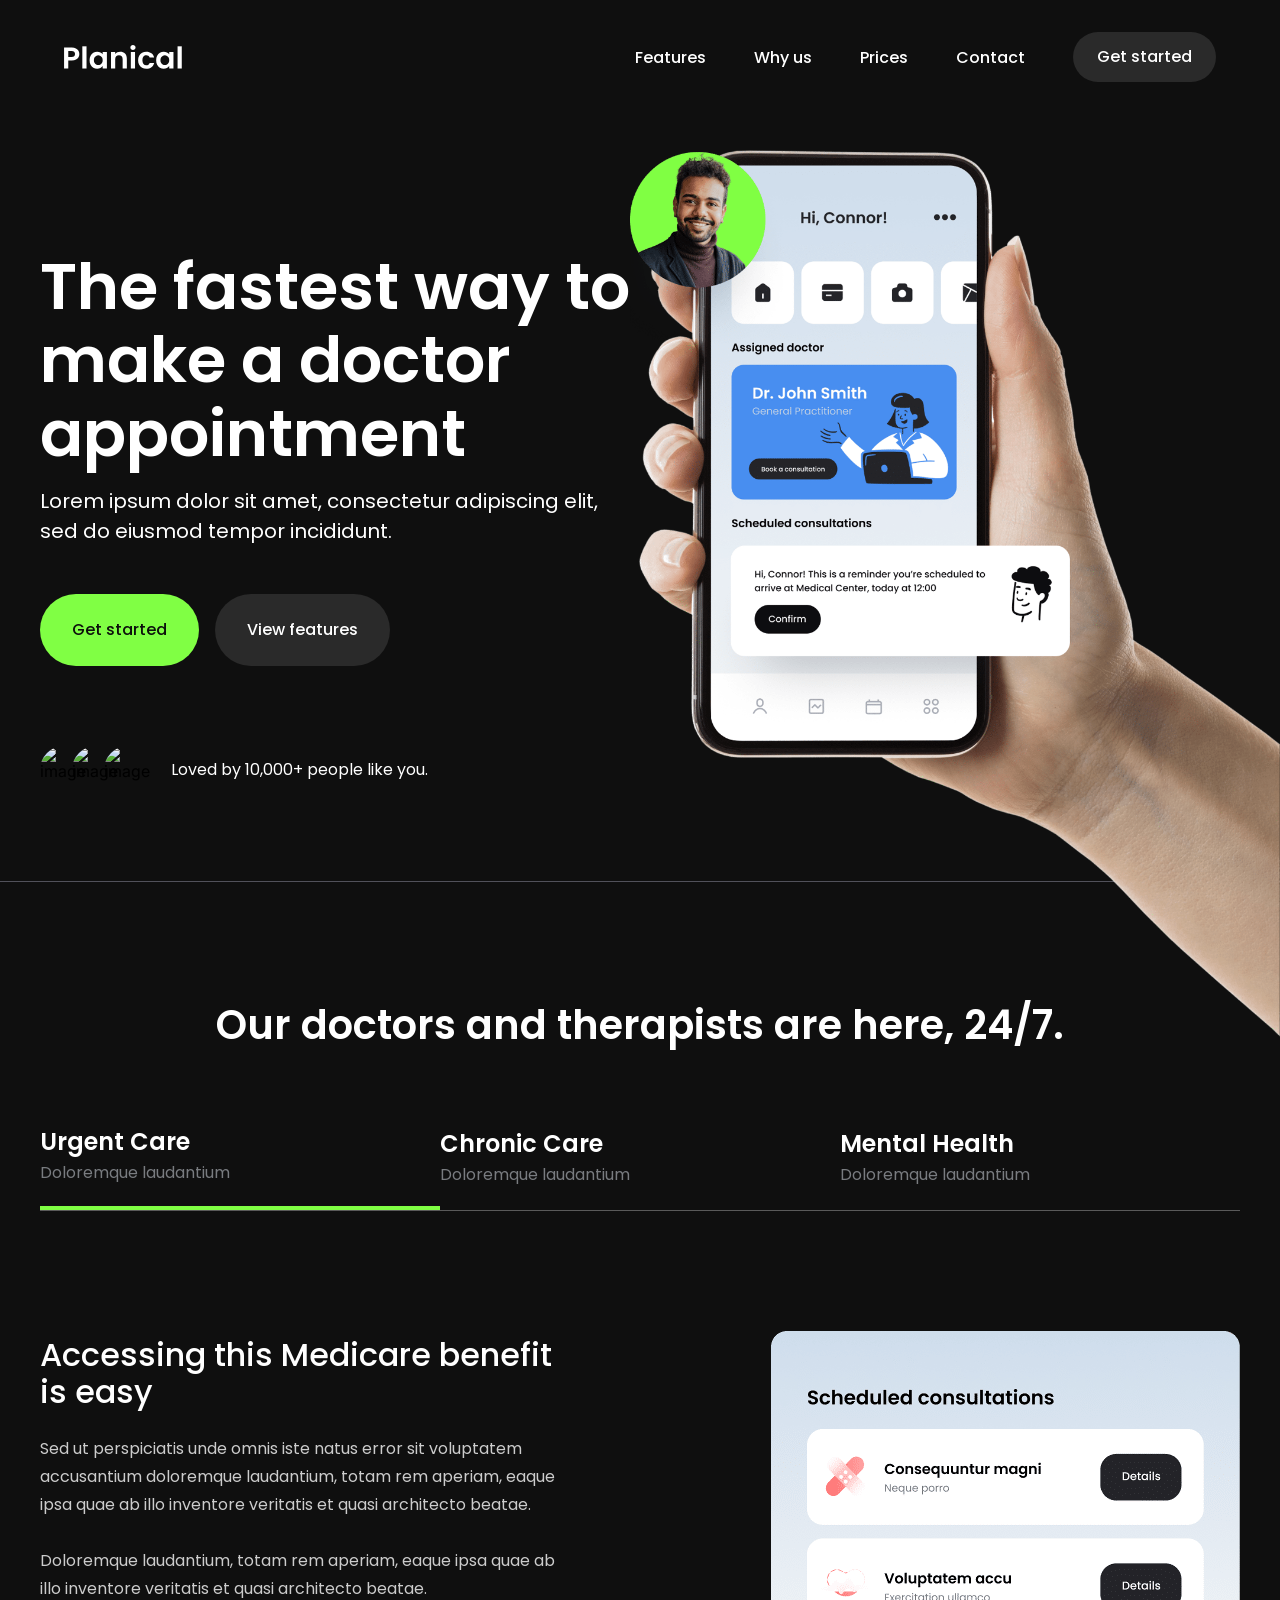
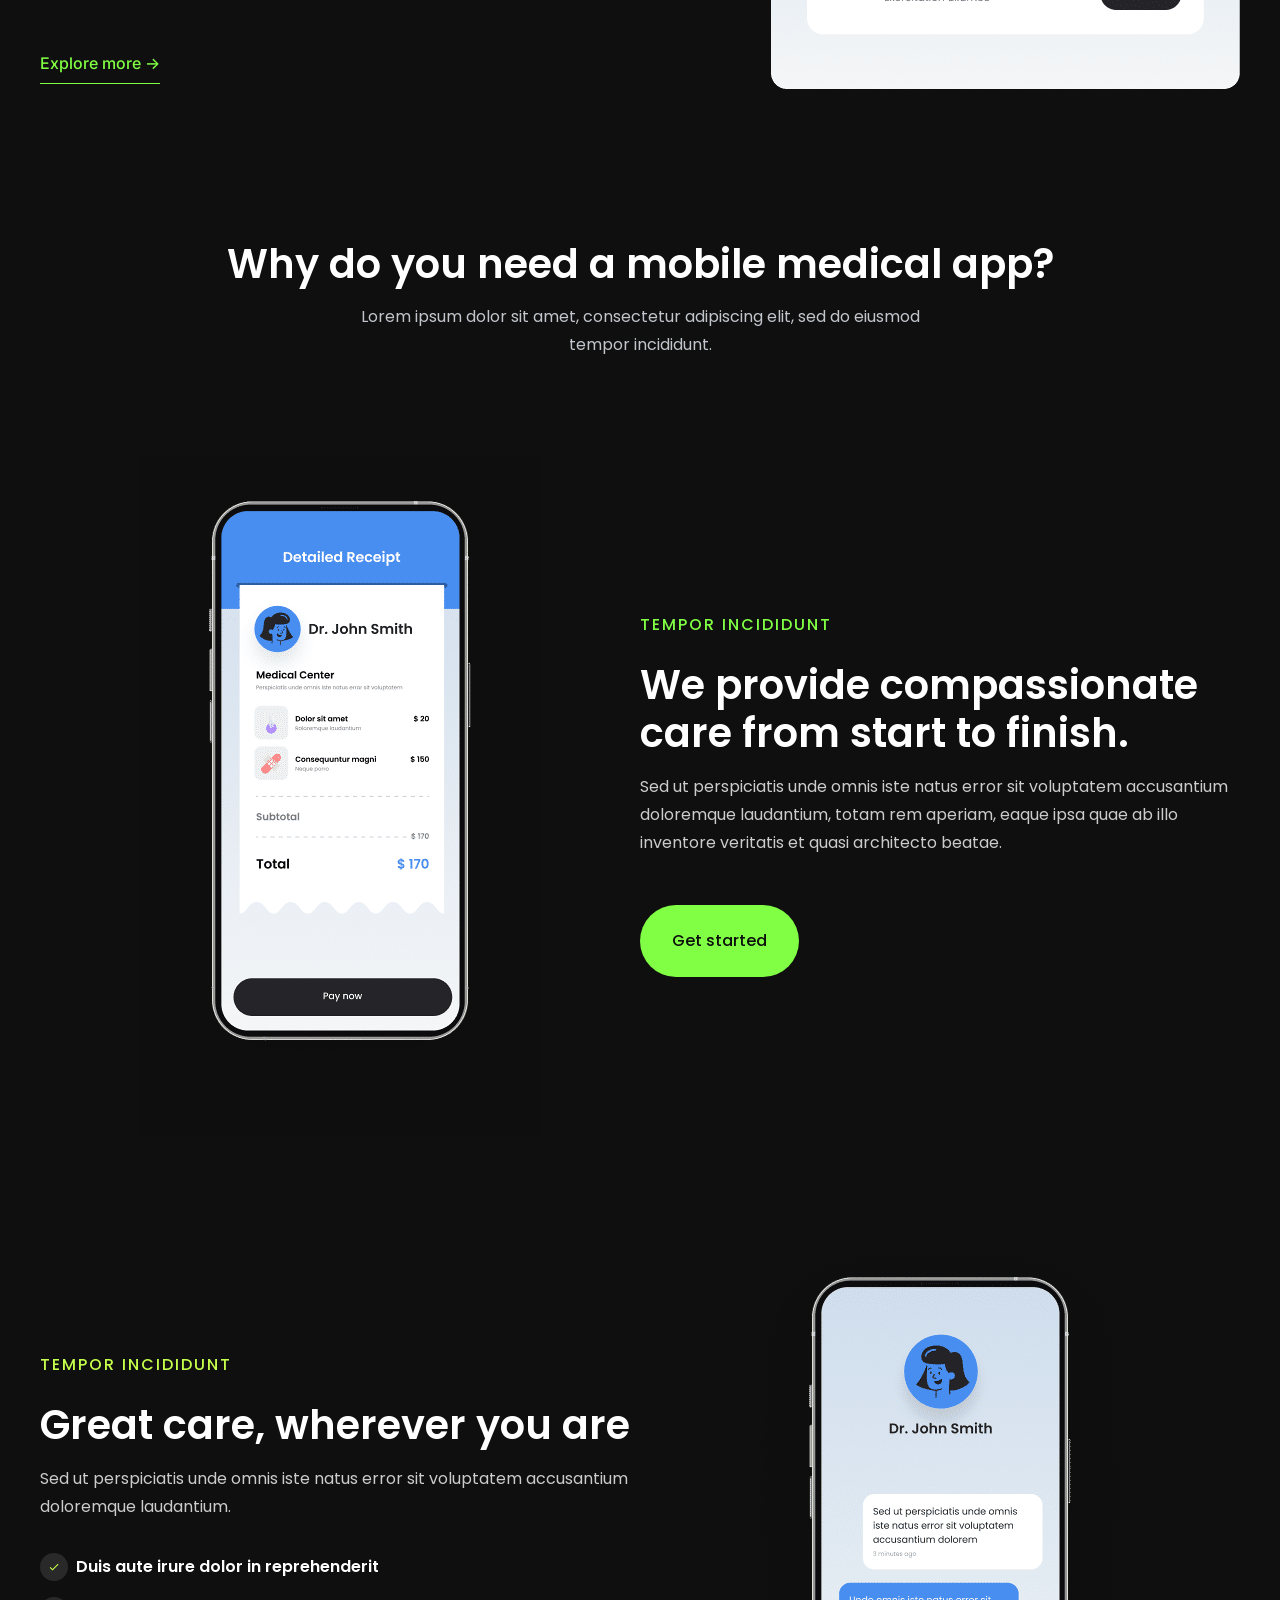
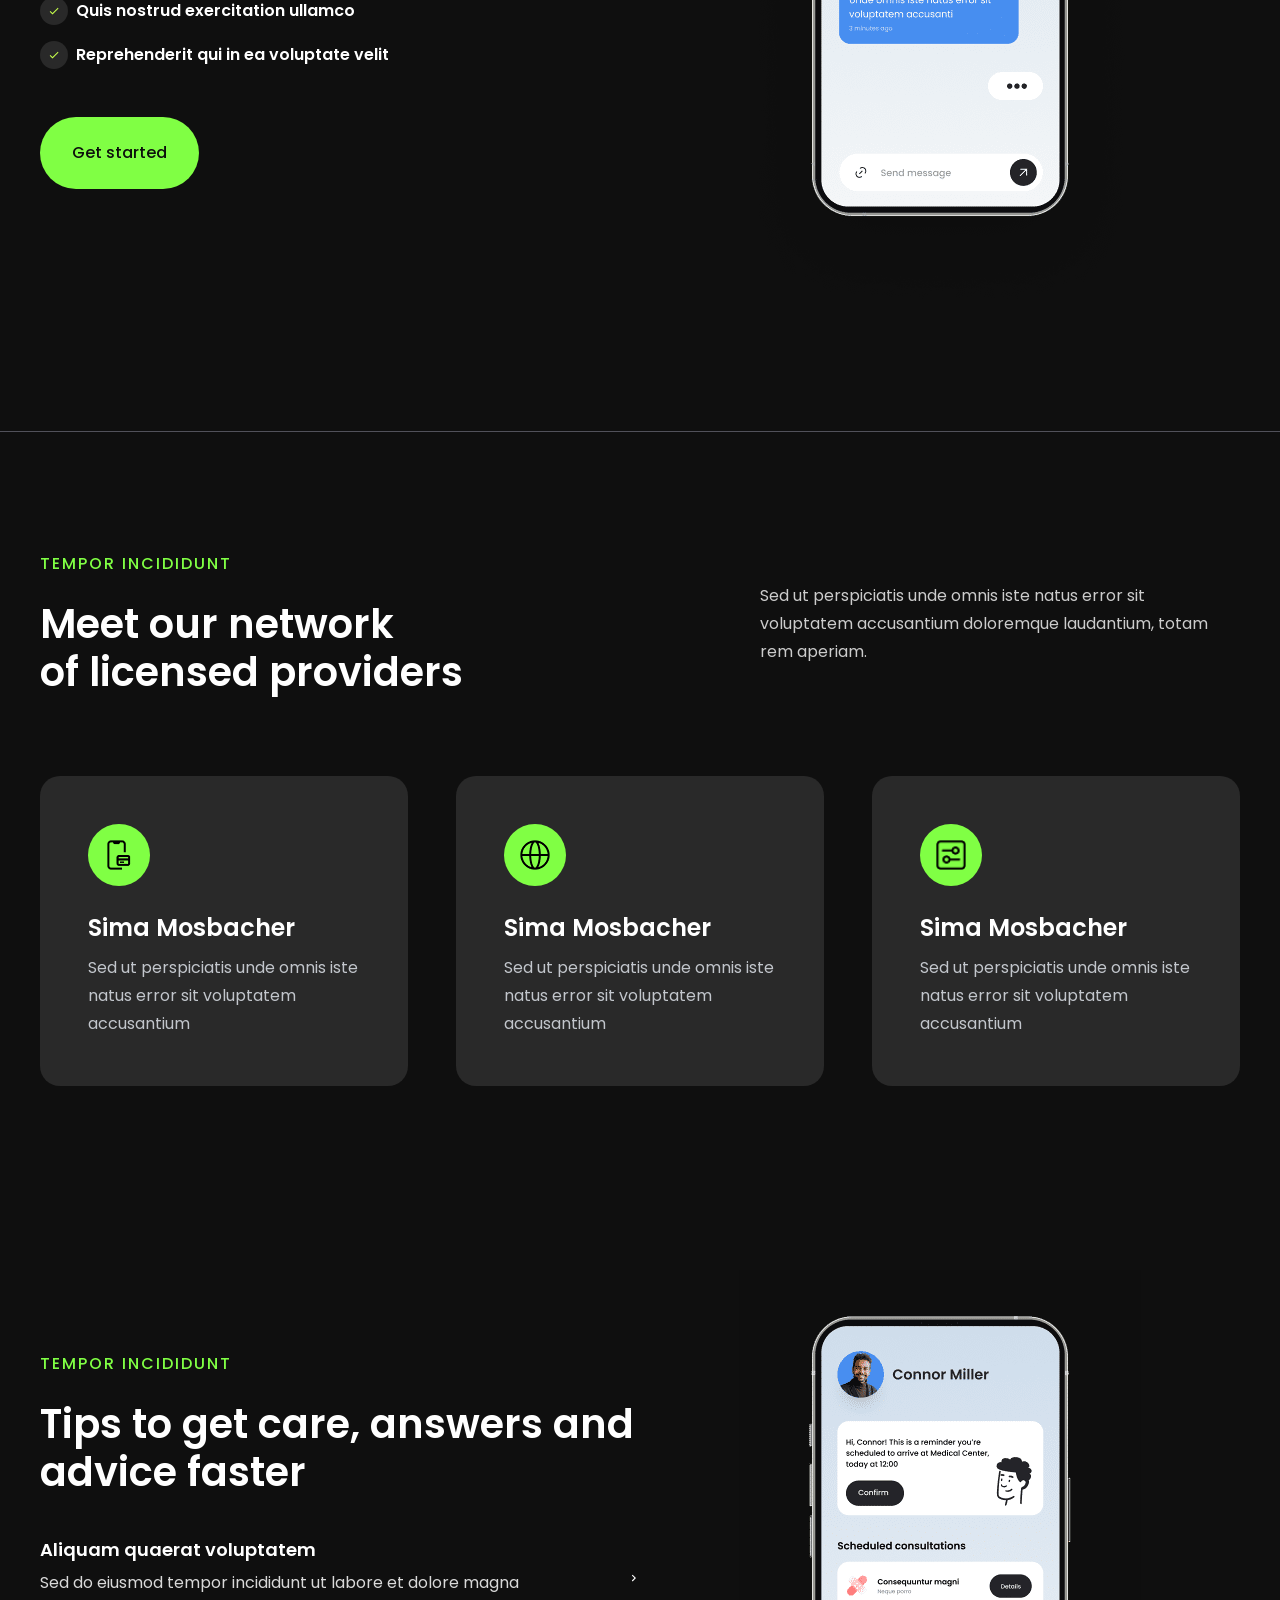
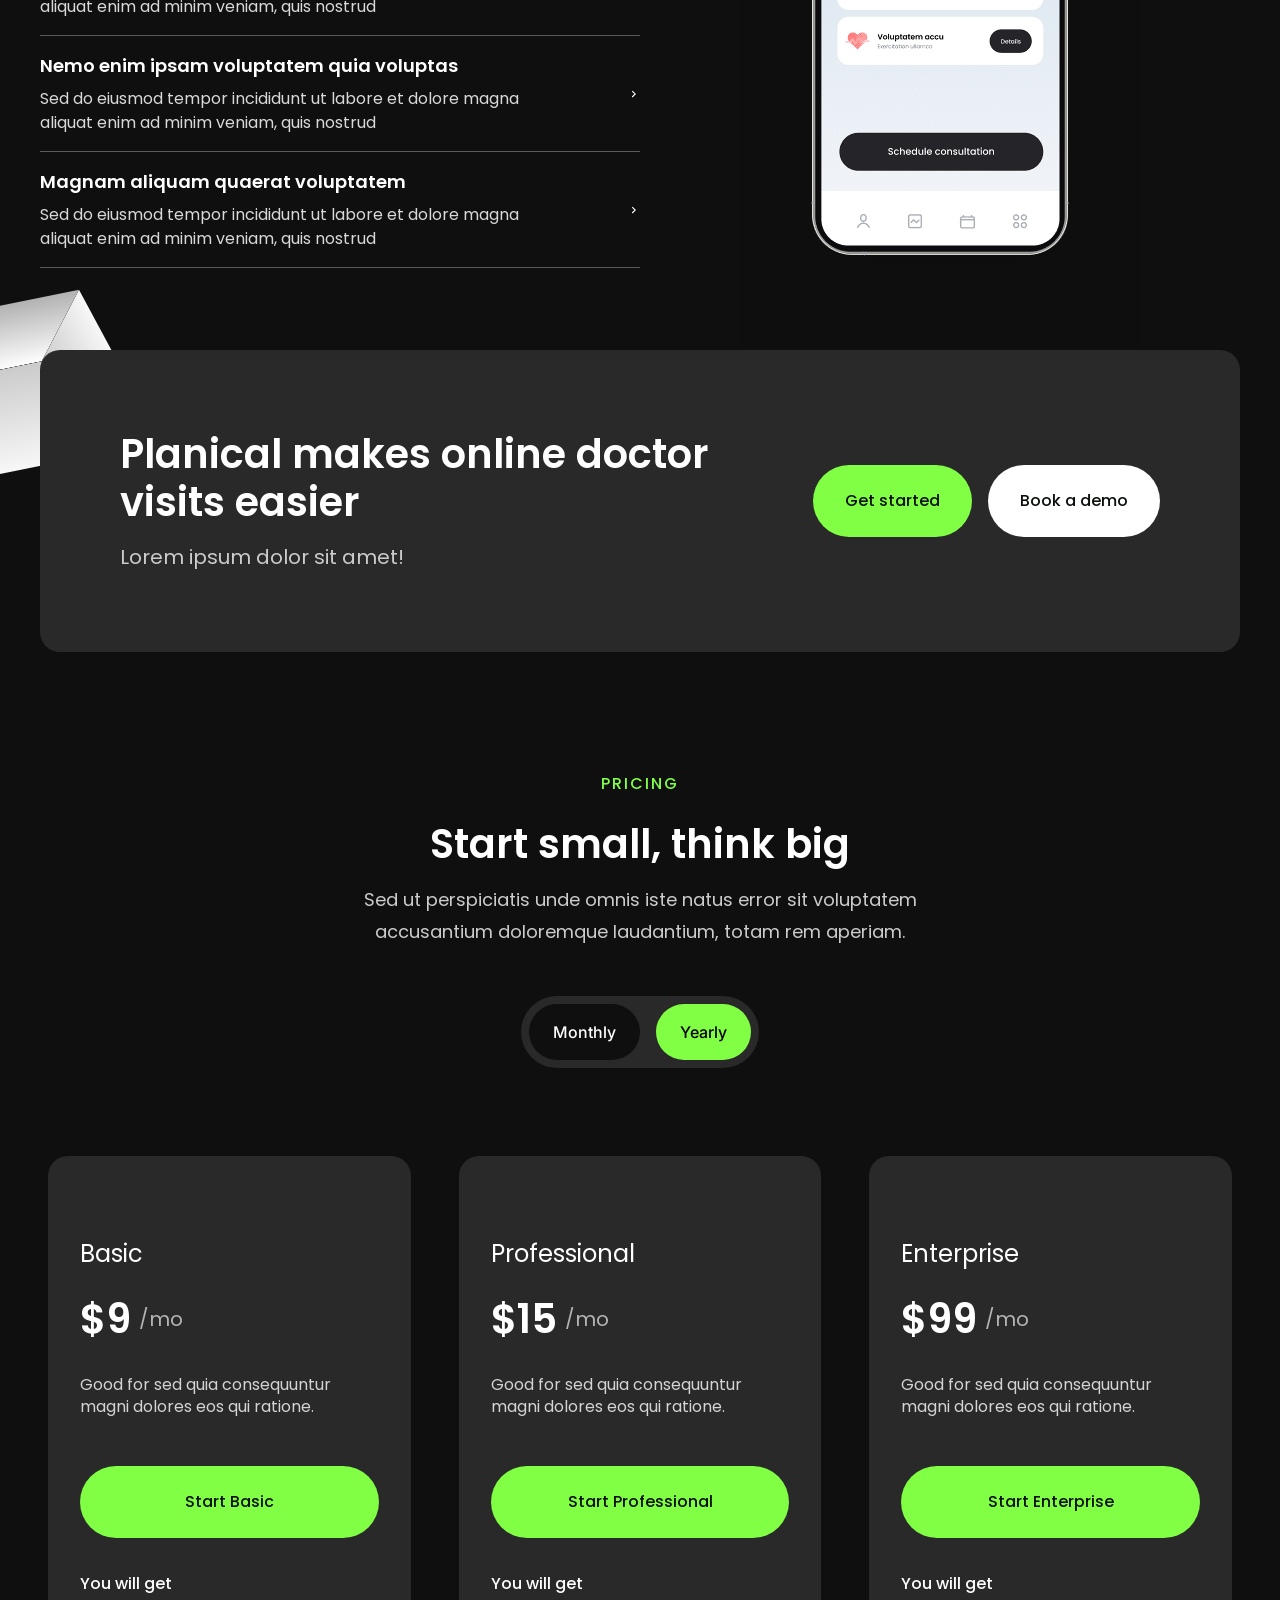
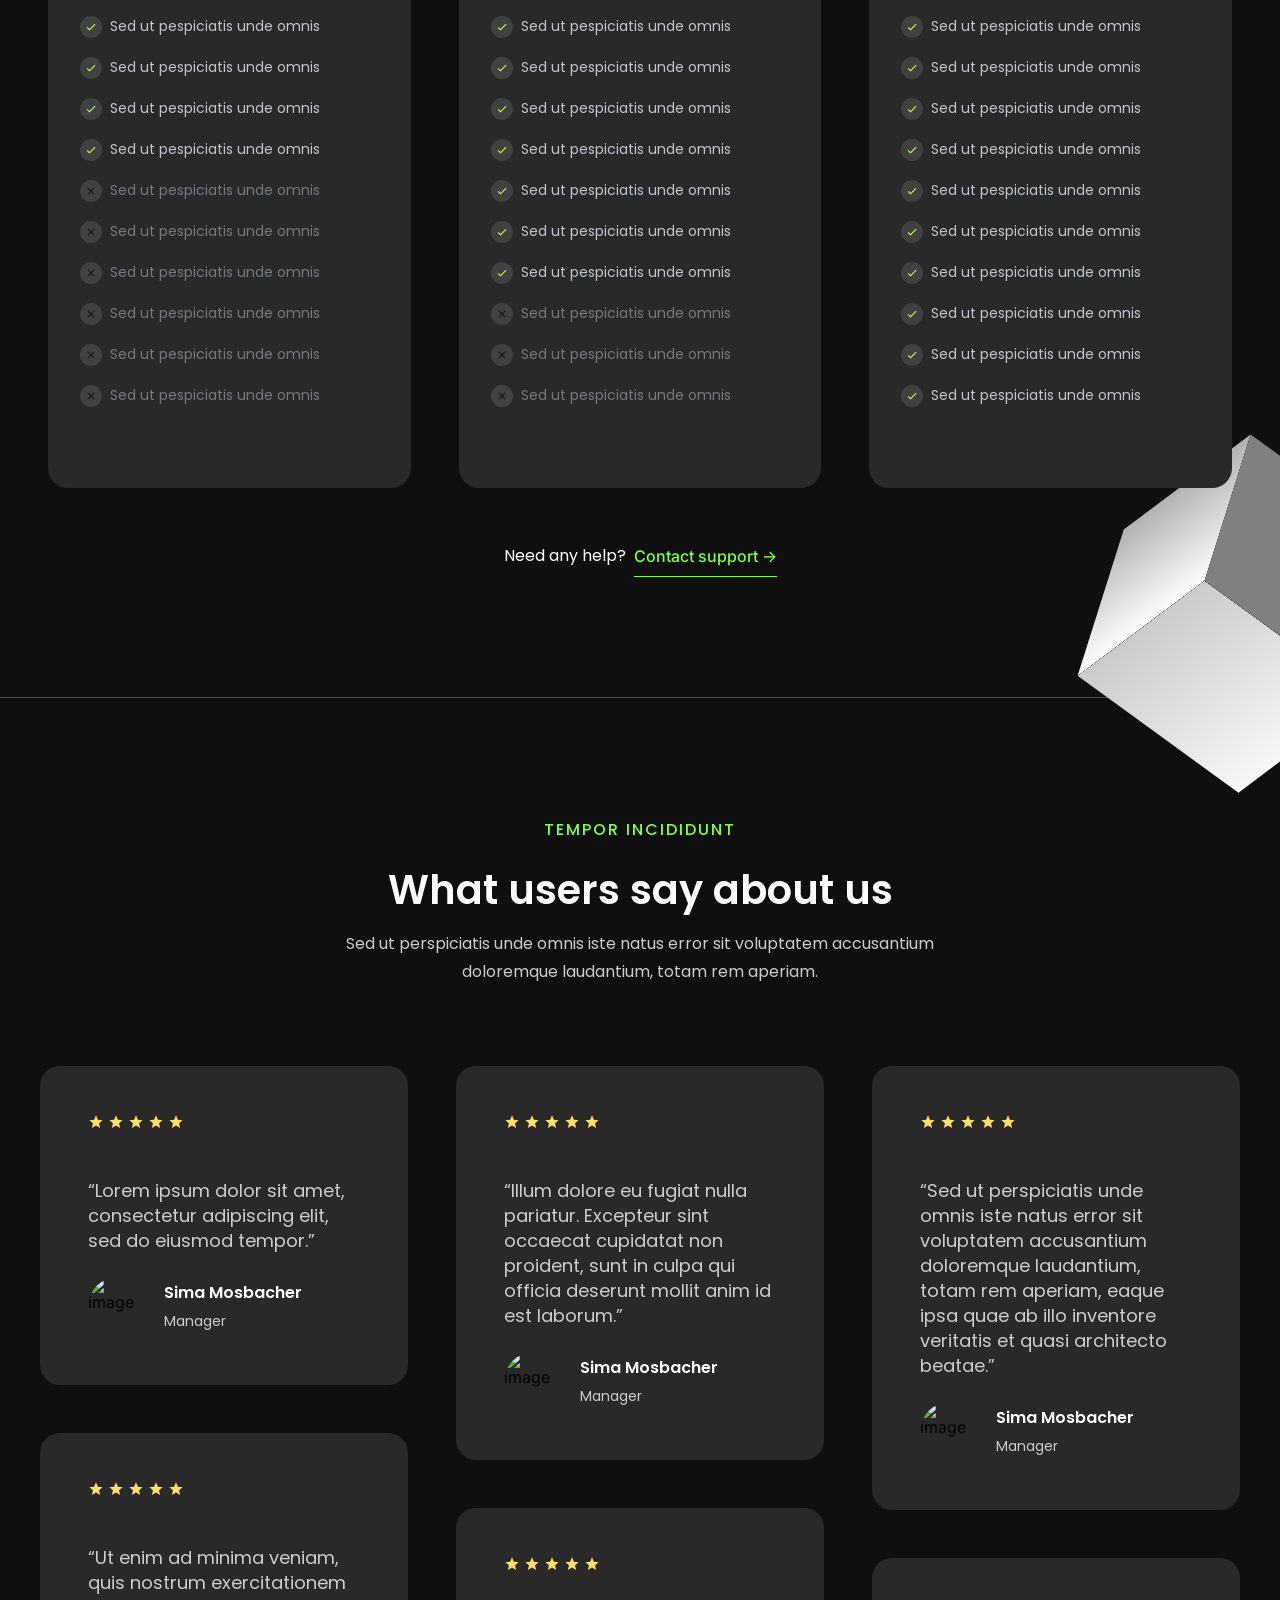
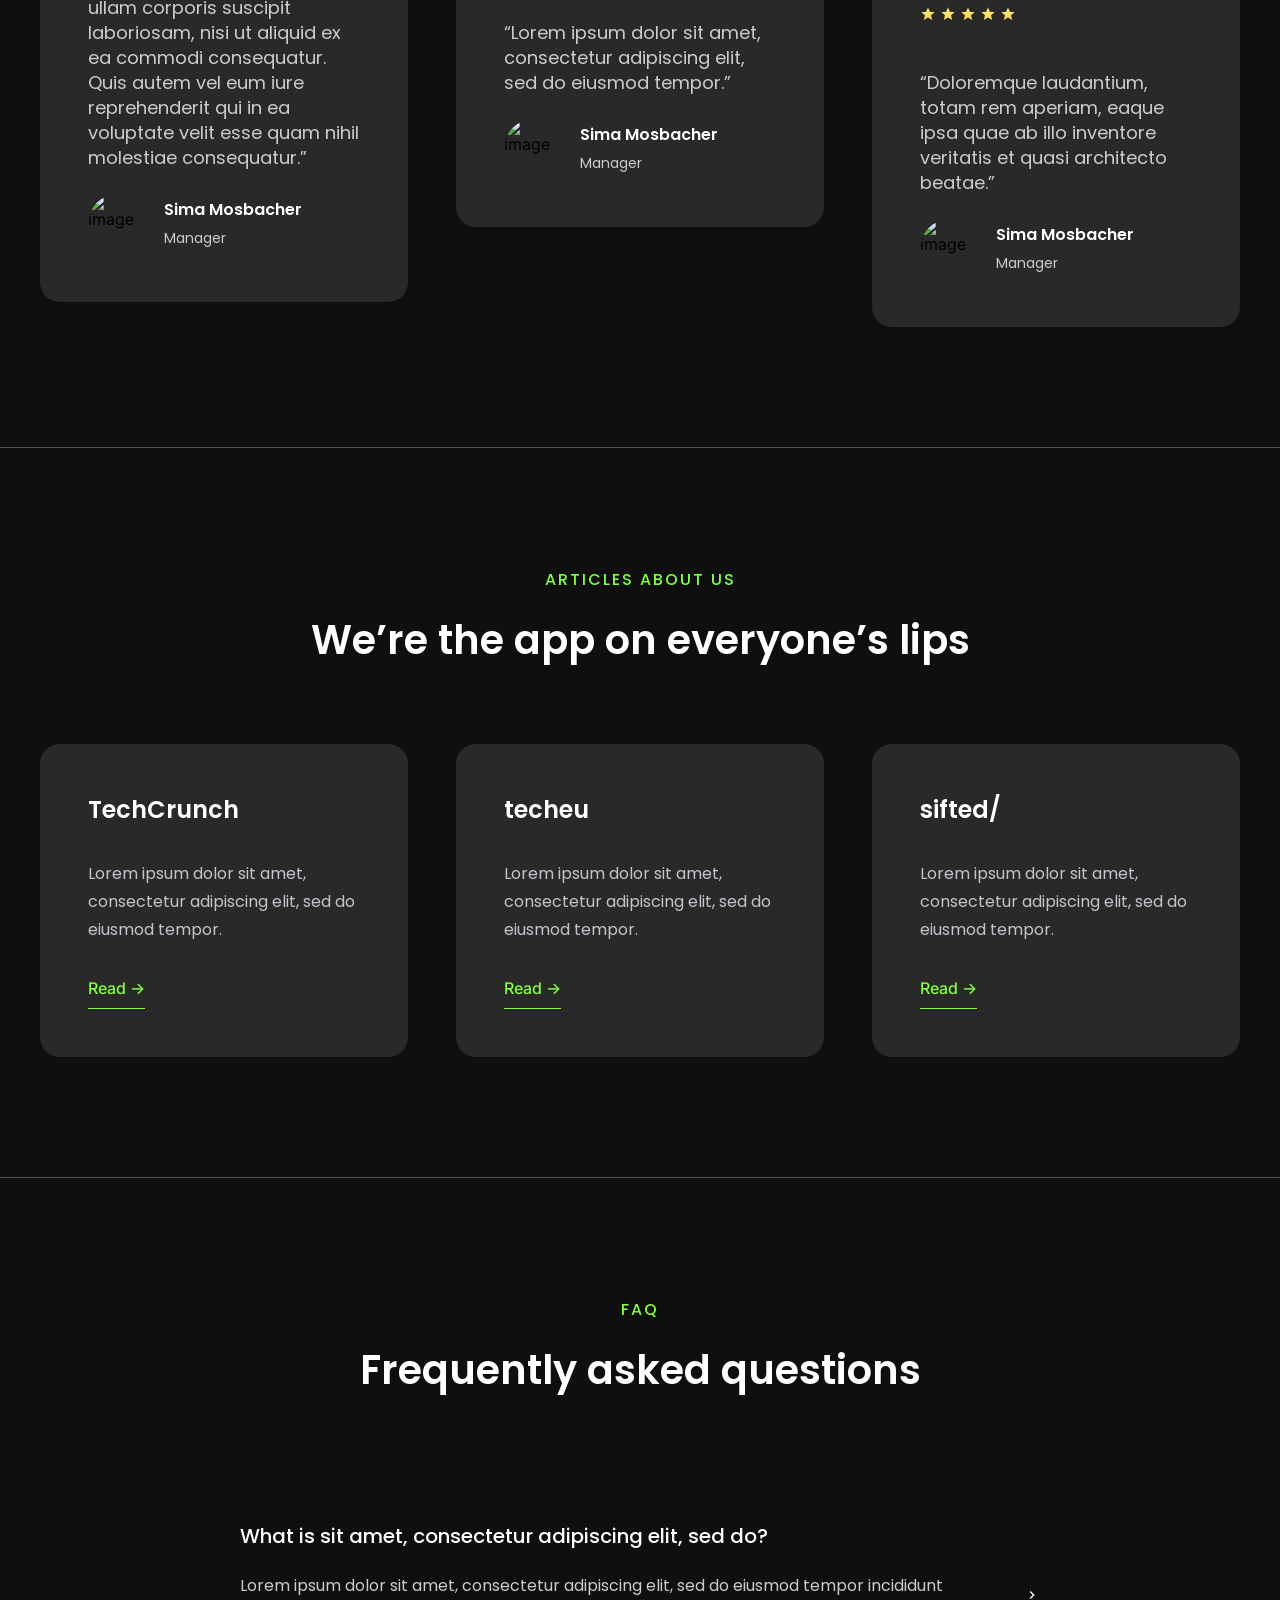
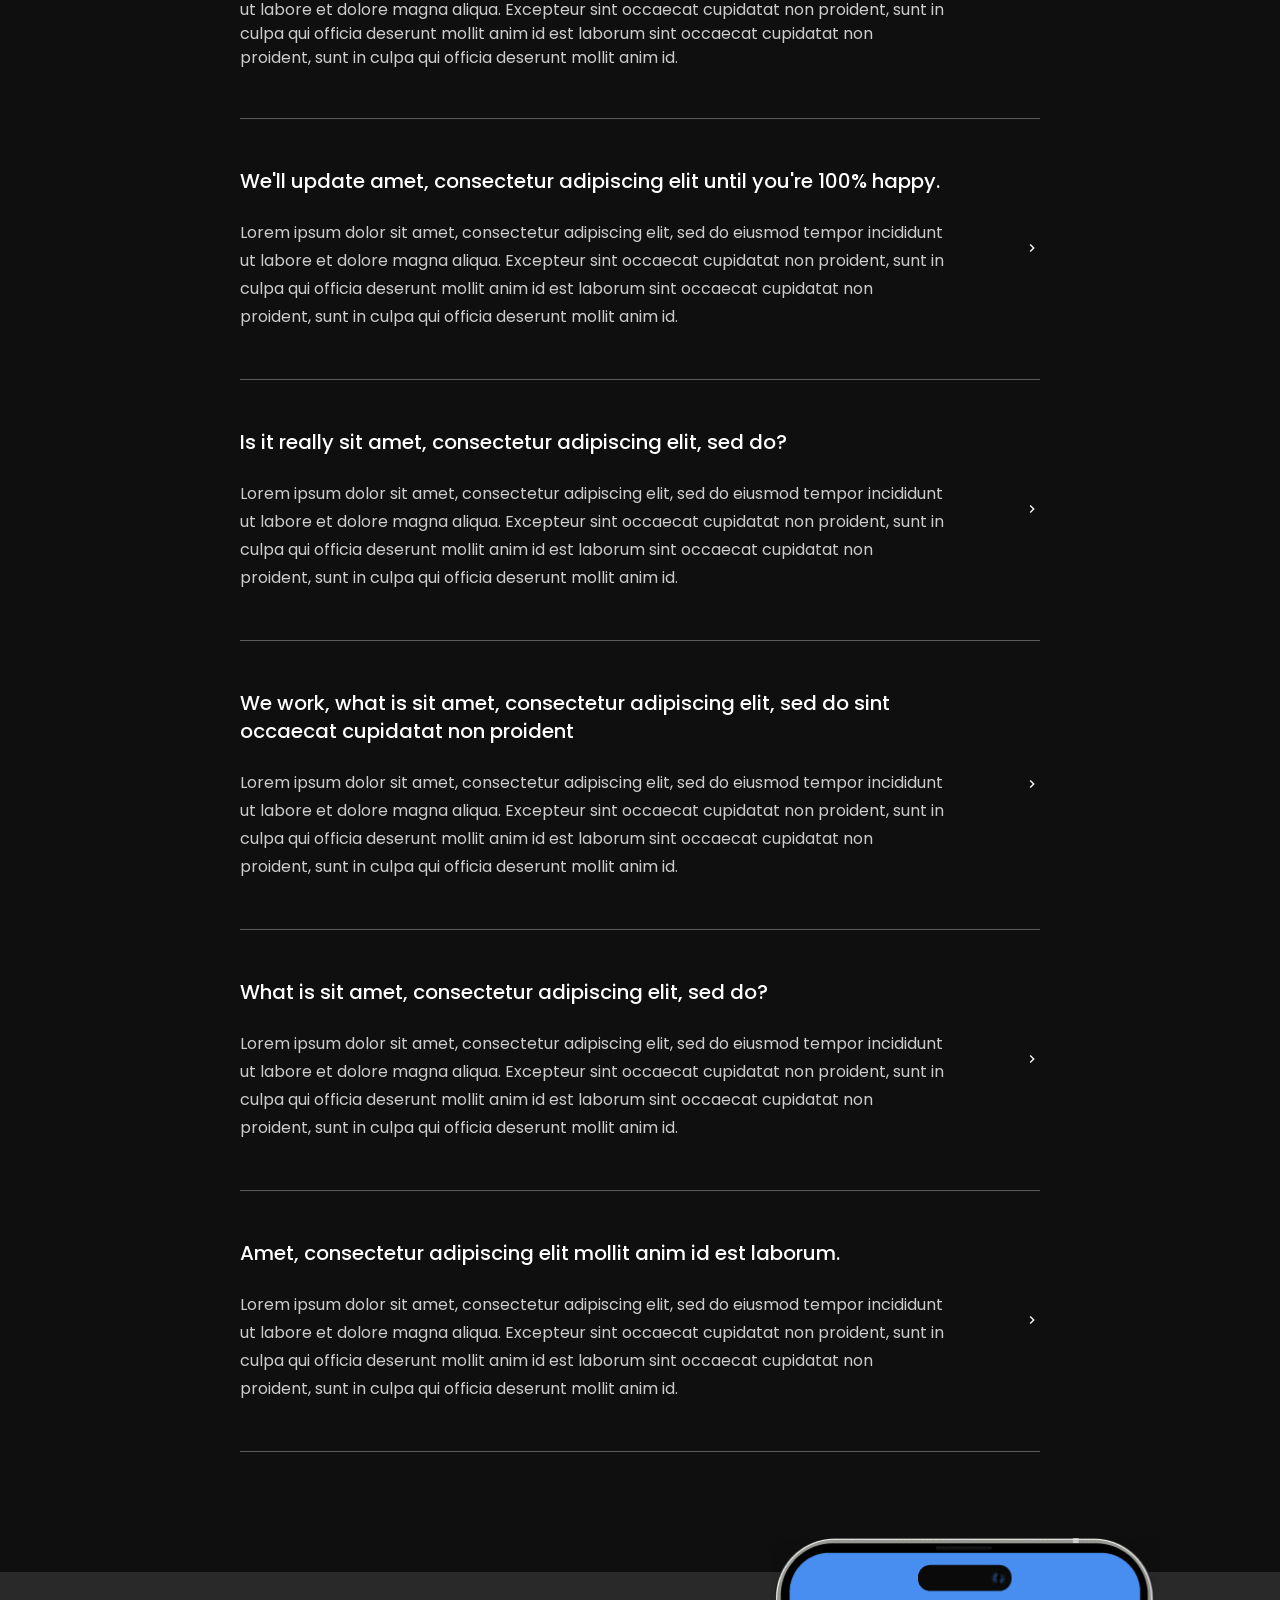
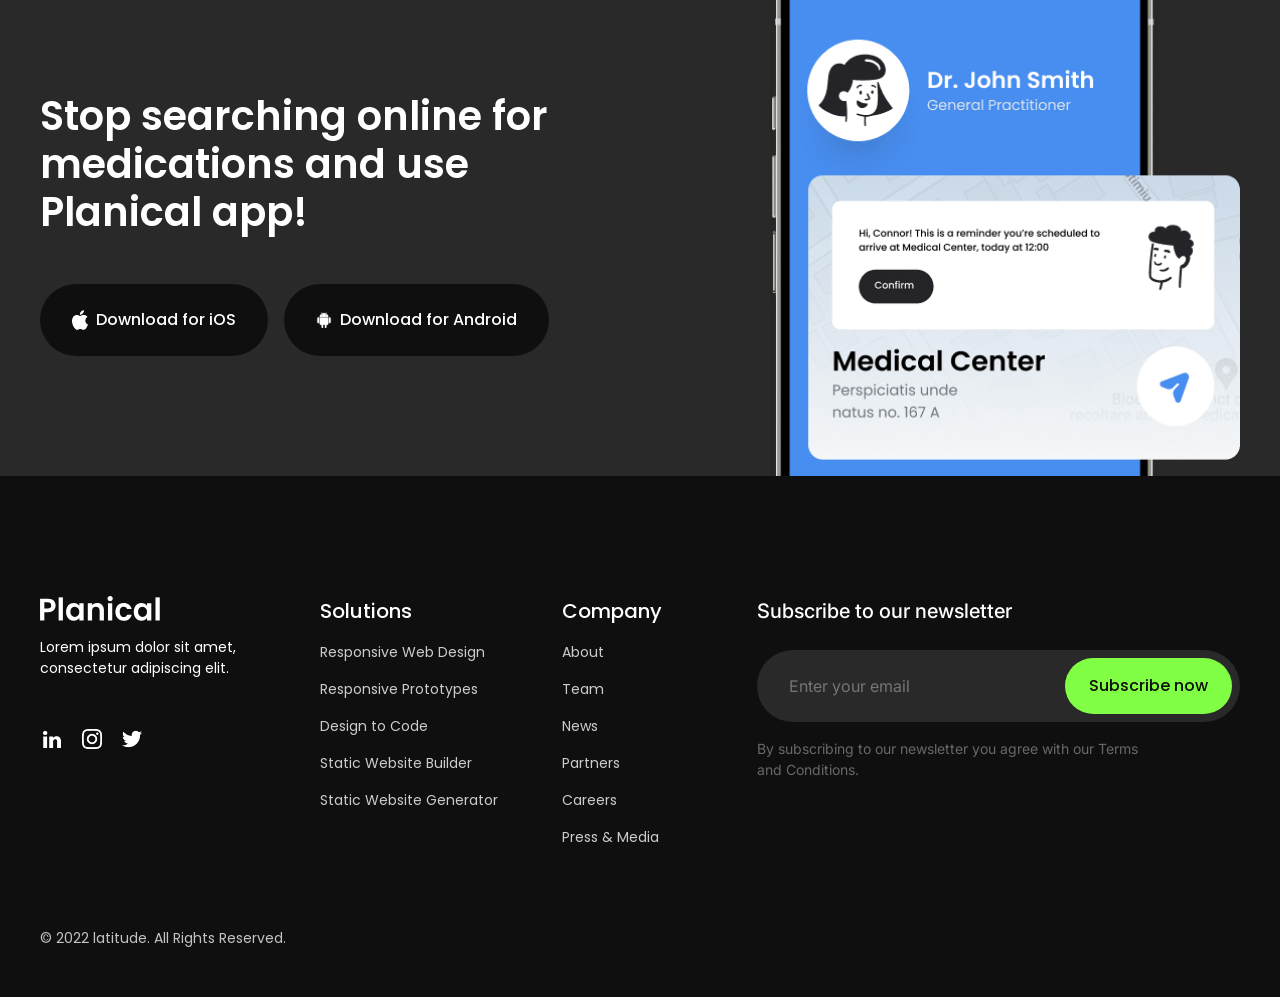
==== index.html @ e8f0781d "Add files via upload" ====
<!DOCTYPE html>
<html lang="en">
  <head>
    <title>Planical modern template</title>
    <meta property="og:title" content="Planical modern template" />
    <meta name="viewport" content="width=device-width, initial-scale=1.0" />
    <meta charset="utf-8" />
    <meta property="twitter:card" content="summary_large_image" />

    <style data-tag="reset-style-sheet">
      html {  line-height: 1.15;}body {  margin: 0;}* {  box-sizing: border-box;  border-width: 0;  border-style: solid;  -webkit-font-smoothing: antialiased;}p,li,ul,pre,div,h1,h2,h3,h4,h5,h6,figure,blockquote,figcaption {  margin: 0;  padding: 0;}button {  background-color: transparent;}button,input,optgroup,select,textarea {  font-family: inherit;  font-size: 100%;  line-height: 1.15;  margin: 0;}button,select {  text-transform: none;}button,[type="button"],[type="reset"],[type="submit"] {  -webkit-appearance: button;  color: inherit;}button::-moz-focus-inner,[type="button"]::-moz-focus-inner,[type="reset"]::-moz-focus-inner,[type="submit"]::-moz-focus-inner {  border-style: none;  padding: 0;}button:-moz-focus,[type="button"]:-moz-focus,[type="reset"]:-moz-focus,[type="submit"]:-moz-focus {  outline: 1px dotted ButtonText;}a {  color: inherit;  text-decoration: inherit;}input {  padding: 2px 4px;}img {  display: block;}details {  display: block;  margin: 0;  padding: 0;}summary::-webkit-details-marker {  display: none;}[data-thq="accordion"] [data-thq="accordion-content"] {  max-height: 0;  overflow: hidden;  transition: max-height 0.3s ease-in-out;  padding: 0;}[data-thq="accordion"] details[data-thq="accordion-trigger"][open] + [data-thq="accordion-content"] {  max-height: 300vh;}details[data-thq="accordion-trigger"][open] summary [data-thq="accordion-icon"] {  transform: rotate(180deg);}html { scroll-behavior: smooth  }
    </style>
    <style data-tag="default-style-sheet">
      html {
        font-family: Inter;
        font-size: 16px;
      }

      body {
        font-weight: 400;
        font-style:normal;
        text-decoration: none;
        text-transform: none;
        letter-spacing: normal;
        line-height: 1.15;
        color: var(--dl-color-gray-black);
        background: var(--dl-color-gray-white);

        fill: var(--dl-color-gray-black);
      }
    </style>
    <link
      rel="stylesheet"
      href="https://unpkg.com/animate.css@4.1.1/animate.css"
    />
    <link
      rel="stylesheet"
      href="https://fonts.googleapis.com/css2?family=Inter:wght@100;200;300;400;500;600;700;800;900&amp;display=swap"
      data-tag="font"
    />
    <link
      rel="stylesheet"
      href="https://fonts.googleapis.com/css2?family=Poppins:ital,wght@0,100;0,200;0,300;0,400;0,500;0,600;0,700;0,800;0,900;1,100;1,200;1,300;1,400;1,500;1,600;1,700;1,800;1,900&amp;display=swap"
      data-tag="font"
    />
    <link
      rel="stylesheet"
      href="https://unpkg.com/@teleporthq/teleport-custom-scripts/dist/style.css"
    />
  </head>
  <body>
    <link rel="stylesheet" href="./style.css" />
    <div>
      <link href="./index.css" rel="stylesheet" />

      <div class="home-container1">
        <navbar-wrapper class="navbar-wrapper" rootclassname="navbarundefined">
          <!--Navbar component-->
          <header class="navbar-navbar navbarroot-class-name">
            <img
              alt="Planical7012"
              src="public/Branding/planical7012-wzf.svg"
              class="navbar-branding-logo"
            />
            <div class="navbar-nav-content">
              <div class="navbar-nav-links1">
                <span class="navbar-link1 nav-link">Features</span>
                <span class="nav-link">Why us</span>
                <span class="nav-link">Prices</span>
                <span class="nav-link">Contact</span>
              </div>
              <div class="get-started navbar-get-started1">
                <span class="navbar-text1">Get started</span>
              </div>
              <div id="open-mobile-menu" class="navbar-hamburger get-started">
                <img
                  alt="image"
                  src="public/Icons/hamburger-200h.png"
                  class="navbar-image1"
                />
              </div>
            </div>
            <div id="mobile-menu" class="navbar-mobile-menu">
              <div class="navbar-branding">
                <img
                  alt="image"
                  src="public/Branding/planical7012-ttpb.svg"
                  class="navbar-image2"
                />
                <div id="close-mobile-menu" class="navbar-container1">
                  <svg viewBox="0 0 1024 1024" class="navbar-icon1">
                    <path
                      d="M225.835 286.165l225.835 225.835-225.835 225.835c-16.683 16.683-16.683 43.691 0 60.331s43.691 16.683 60.331 0l225.835-225.835 225.835 225.835c16.683 16.683 43.691 16.683 60.331 0s16.683-43.691 0-60.331l-225.835-225.835 225.835-225.835c16.683-16.683 16.683-43.691 0-60.331s-43.691-16.683-60.331 0l-225.835 225.835-225.835-225.835c-16.683-16.683-43.691-16.683-60.331 0s-16.683 43.691 0 60.331z"
                    ></path>
                  </svg>
                </div>
              </div>
              <div class="navbar-nav-links2">
                <span class="nav-link">Features</span>
                <span class="nav-link">Why us</span>
                <span class="nav-link">Prices</span>
                <span class="nav-link">Contact</span>
              </div>
              <div class="get-started">
                <span class="navbar-text2">Get started</span>
              </div>
            </div>
            <div>
              <div class="navbar-container3">
                <script defer="">
                      /*
                  Mobile menu - Code Embed
                  */

                  /* listenForUrlChangesMobileMenu() makes sure that if you changes pages inside your app,
                  the mobile menu will still work*/

                  const listenForUrlChangesMobileMenu = () => {
                      let url = location.href;
                      document.body.addEventListener('click', () => {
                          requestAnimationFrame(() => {
                              if (url !== location.href) {
                                  runMobileMenuCodeEmbed();
                                  url = location.href;
                              }
                          });
                      },
                      true
                      );
                  };

                  const runMobileMenuCodeEmbed = () => {
                      // Mobile menu
                      const mobileMenu = document.querySelector('#mobile-menu')

                      // Buttons
                      const closeButton = document.querySelector('#close-mobile-menu')
                      const openButton = document.querySelector('#open-mobile-menu')

                      // On openButton click, set the mobileMenu position left to -100vw
                      openButton && openButton.addEventListener('click', function() {
                          mobileMenu.style.transform = 'translateX(0%)'
                      })

                      // On closeButton click, set the mobileMenu position to 0vw
                      closeButton && closeButton.addEventListener('click', function() {
                          mobileMenu.style.transform = 'translateX(100%)'
                      })
                  }

                  runMobileMenuCodeEmbed()
                  listenForUrlChangesMobileMenu()
                </script>
              </div>
            </div>
          </header>
        </navbar-wrapper>
        <section class="home-section10">
          <div class="home-hero">
            <div class="home-content1">
              <main class="home-main1">
                <header class="home-header10">
                  <h1 class="home-heading10">
                    The fastest way to make a doctor appointment
                  </h1>
                  <span class="home-caption1">
                    Lorem ipsum dolor sit amet, consectetur adipiscing elit, sed
                    do eiusmod tempor incididunt.
                  </span>
                </header>
                <div class="home-buttons1">
                  <div class="home-get-started1 button">
                    <span class="home-text10">Get started</span>
                  </div>
                  <div class="home-get-started2 button">
                    <span class="home-text11">View features</span>
                  </div>
                </div>
              </main>
              <div class="home-highlight">
                <div class="home-avatars">
                  <img
                    alt="image"
                    src="https://images.unsplash.com/photo-1552234994-66ba234fd567?ixid=Mnw5MTMyMXwwfDF8c2VhcmNofDN8fHBvdHJhaXR8ZW58MHx8fHwxNjY3MjQ0ODcx&amp;ixlib=rb-4.0.3&amp;w=200"
                    class="home-image10 avatar"
                  />
                  <img
                    alt="image"
                    src="https://images.unsplash.com/photo-1610276198568-eb6d0ff53e48?ixid=Mnw5MTMyMXwwfDF8c2VhcmNofDF8fHBvdHJhaXR8ZW58MHx8fHwxNjY3MjQ0ODcx&amp;ixlib=rb-4.0.3&amp;w=200"
                    class="home-image11 avatar"
                  />
                  <img
                    alt="image"
                    src="https://images.unsplash.com/photo-1618151313441-bc79b11e5090?ixid=Mnw5MTMyMXwwfDF8c2VhcmNofDEzfHxwb3RyYWl0fGVufDB8fHx8MTY2NzI0NDg3MQ&amp;ixlib=rb-4.0.3&amp;w=200"
                    class="home-image12 avatar"
                  />
                </div>
                <label class="home-caption2">
                  Loved by 10,000+ people like you.
                </label>
              </div>
            </div>
            <div class="home-image13">
              <img
                alt="image"
                src="public/SectionImages/heroimage-1500h.png"
                class="home-image14"
              />
            </div>
            <div class="home-image15">
              <img
                alt="image"
                src="public/SectionImages/heroimage-1500h.png"
                class="home-image16"
              />
            </div>
          </div>
        </section>
        <section class="home-section11">
          <h2 class="home-text12">
            Our doctors and therapists are here, 24/7.
          </h2>
          <div class="home-features1">
            <header class="feature feature-active home-feature1">
              <h3 class="home-text13">Urgent Care</h3>
              <p class="home-text14">Doloremque laudantium</p>
            </header>
            <header class="feature home-feature2">
              <h3 class="home-text15">Chronic Care</h3>
              <p class="home-text16">Doloremque laudantium</p>
            </header>
            <header class="feature home-feature3">
              <h3 class="home-text17">Mental Health</h3>
              <p class="home-text18">Doloremque laudantium</p>
            </header>
          </div>
          <div class="home-note1">
            <div class="home-content2">
              <main class="home-main2">
                <h2 class="home-heading11">
                  Accessing this Medicare benefit is easy
                </h2>
                <p class="home-paragraph1">
                  <span>
                    Sed ut perspiciatis unde omnis iste natus error sit
                    voluptatem accusantium doloremque laudantium, totam rem
                    aperiam, eaque ipsa quae ab illo inventore veritatis et
                    quasi architecto beatae.
                  </span>
                  <br />
                  <br />
                  <span>
                    Doloremque laudantium, totam rem aperiam, eaque ipsa quae ab
                    illo inventore veritatis et quasi architecto beatae.
                  </span>
                  <br />
                </p>
              </main>
              <div class="home-explore-more">
                <p class="home-text24">Explore more -&gt;</p>
              </div>
            </div>
            <div class="home-image17">
              <img
                alt="image"
                src="public/SectionImages/group%201490-1200w.png"
                class="home-image18"
              />
            </div>
          </div>
        </section>
        <section class="home-section12">
          <header class="home-header11">
            <h2 class="home-text25">Why do you need a mobile medical app?</h2>
            <span class="home-text26">
              Lorem ipsum dolor sit amet, consectetur adipiscing elit, sed do
              eiusmod tempor incididunt.
            </span>
          </header>
          <section class="home-note2">
            <div class="home-image19">
              <img
                alt="image"
                src="public/SectionImages/group%201428-1200w.png"
                class="home-image20"
              />
            </div>
            <div class="home-content3">
              <div class="home-main3">
                <div class="home-caption3">
                  <span class="section-head">Tempor incididunt</span>
                </div>
                <div class="home-heading12">
                  <h2 class="section-heading">
                    We provide compassionate care from start to finish.
                  </h2>
                  <p class="section-description">
                    Sed ut perspiciatis unde omnis iste natus error sit
                    voluptatem accusantium doloremque laudantium, totam rem
                    aperiam, eaque ipsa quae ab illo inventore veritatis et
                    quasi architecto beatae.
                  </p>
                </div>
              </div>
              <div class="home-get-started3 button">
                <span class="home-text27">Get started</span>
              </div>
            </div>
          </section>
          <section class="home-note3">
            <div class="home-image21">
              <img
                alt="image"
                src="public/SectionImages/group%201449-1200w.png"
                class="home-image22"
              />
            </div>
            <div class="home-content4">
              <main class="home-main4">
                <header class="home-caption4">
                  <span class="home-section14 section-head">
                    Tempor incididunt
                  </span>
                </header>
                <main class="home-heading14">
                  <header class="home-header12">
                    <h2 class="section-heading">
                      Great care, wherever you are
                    </h2>
                    <p class="section-description">
                      Sed ut perspiciatis unde omnis iste natus error sit
                      voluptatem accusantium doloremque laudantium.
                    </p>
                  </header>
                  <div class="home-checkmarks">
                    <mark-wrapper class="mark-wrapper">
                      <!--Mark component-->
                      <div class="mark-mark">
                        <div class="mark-icon1">
                          <svg viewBox="0 0 1024 1024" class="mark-icon2">
                            <path
                              d="M384 690l452-452 60 60-512 512-238-238 60-60z"
                            ></path>
                          </svg>
                        </div>
                        <p class="mark-label">
                          <span>Duis aute irure dolor in reprehenderit</span>
                        </p>
                      </div>
                    </mark-wrapper>
                    <mark-wrapper-m7yh class="mark-wrapper-m7yh">
                      <!--Mark component-->
                      <div class="mark-mark1">
                        <div class="mark-icon4">
                          <svg viewBox="0 0 1024 1024" class="mark-icon5">
                            <path
                              d="M384 690l452-452 60 60-512 512-238-238 60-60z"
                            ></path>
                          </svg>
                        </div>
                        <p class="mark-label1">
                          <span>Quis nostrud exercitation ullamco</span>
                        </p>
                      </div>
                    </mark-wrapper-m7yh>
                    <mark-wrapper-819g class="mark-wrapper-819g">
                      <!--Mark component-->
                      <div class="mark-mark2">
                        <div class="mark-icon7">
                          <svg viewBox="0 0 1024 1024" class="mark-icon8">
                            <path
                              d="M384 690l452-452 60 60-512 512-238-238 60-60z"
                            ></path>
                          </svg>
                        </div>
                        <p class="mark-label2">
                          <span>Reprehenderit qui in ea voluptate velit</span>
                        </p>
                      </div>
                    </mark-wrapper-819g>
                  </div>
                </main>
              </main>
              <div class="home-get-started4 button">
                <span class="home-text28">Get started</span>
              </div>
            </div>
          </section>
        </section>
        <section class="home-section15">
          <header class="home-header13">
            <header class="home-left1">
              <span class="section-head">Tempor incididunt</span>
              <h2 class="section-heading">
                <span>Meet our network</span>
                <br />
                <span>of licensed providers</span>
              </h2>
            </header>
            <div class="home-right1">
              <p class="home-paragraph4 section-description">
                Sed ut perspiciatis unde omnis iste natus error sit voluptatem
                accusantium doloremque laudantium, totam rem aperiam.
              </p>
            </div>
          </header>
          <main class="home-cards1">
            <card-wrapper class="card-wrapper" rootclassname="cardundefined">
              <!--Card component-->
              <section class="card-card cardroot-class-name">
                <div class="card-icon1">
                  <img
                    alt="image"
                    src="public/Icons/group%201316-200w.png"
                    class="card-icon2"
                  />
                </div>
                <main class="card-content">
                  <h1 class="card-header"><span>Sima Mosbacher</span></h1>
                  <p class="card-description">
                    <span>
                      Sed ut perspiciatis unde omnis iste natus error sit
                      voluptatem accusantium
                    </span>
                  </p>
                </main>
              </section>
            </card-wrapper>
            <card-wrapper-cmtz
              class="card-wrapper-cmtz"
              rootclassname="cardundefined"
            >
              <!--Card component-->
              <section class="card-card1 cardroot-class-name1">
                <div class="card-icon3">
                  <img
                    alt="image"
                    src="public/Icons/group%201314-200h.png"
                    class="card-icon4"
                  />
                </div>
                <main class="card-content1">
                  <h1 class="card-header1"><span>Sima Mosbacher</span></h1>
                  <p class="card-description1">
                    <span>
                      Sed ut perspiciatis unde omnis iste natus error sit
                      voluptatem accusantium
                    </span>
                  </p>
                </main>
              </section>
            </card-wrapper-cmtz>
            <card-wrapper-cmjo
              class="card-wrapper-cmjo"
              rootclassname="cardundefined"
            >
              <!--Card component-->
              <section class="card-card2 cardroot-class-name2">
                <div class="card-icon5">
                  <img
                    alt="image"
                    src="public/Icons/group%201317-200h.png"
                    class="card-icon6"
                  />
                </div>
                <main class="card-content2">
                  <h1 class="card-header2"><span>Sima Mosbacher</span></h1>
                  <p class="card-description2">
                    <span>
                      Sed ut perspiciatis unde omnis iste natus error sit
                      voluptatem accusantium
                    </span>
                  </p>
                </main>
              </section>
            </card-wrapper-cmjo>
          </main>
        </section>
        <section class="home-section17">
          <div class="home-note4">
            <div class="home-image23">
              <img
                alt="image"
                src="public/SectionImages/iphone%2014%20pro%20max-1200w.png"
                class="home-image24"
              />
            </div>
            <div class="home-content5">
              <div class="home-caption5">
                <span class="section-head">Tempor incididunt</span>
              </div>
              <div class="home-heading17">
                <div class="home-header14">
                  <h2 class="section-heading">
                    Tips to get care, answers and advice faster
                  </h2>
                </div>
                <accordion-wrapper
                  class="accordion-wrapper"
                  rootclassname="accordionundefined"
                >
                  <!--Accordion component-->
                  <div class="accordion-accordion accordionroot-class-name">
                    <div
                      data-role="accordion-container"
                      class="accordion-element1 accordion-element"
                    >
                      <div class="accordion-details1">
                        <span class="accordion-text1">
                          <span>Aliquam quaerat voluptatem</span>
                        </span>
                        <span
                          data-role="accordion-content"
                          class="accordion-text2"
                        >
                          <span>
                            Sed do eiusmod tempor incididunt ut labore et dolore
                            magna aliquat enim ad minim veniam, quis nostrud
                          </span>
                        </span>
                      </div>
                      <svg
                        viewBox="0 0 1024 1024"
                        data-role="accordion-icon"
                        class="accordion-icon1"
                      >
                        <path
                          d="M366 708l196-196-196-196 60-60 256 256-256 256z"
                        ></path>
                      </svg>
                    </div>
                    <div
                      data-role="accordion-container"
                      class="accordion-element2 accordion-element"
                    >
                      <div class="accordion-details2">
                        <span class="accordion-text3">
                          <span>Nemo enim ipsam voluptatem quia voluptas</span>
                        </span>
                        <span
                          data-role="accordion-content"
                          class="accordion-text4"
                        >
                          <span>
                            Sed do eiusmod tempor incididunt ut labore et dolore
                            magna aliquat enim ad minim veniam, quis nostrud
                          </span>
                        </span>
                      </div>
                      <svg
                        viewBox="0 0 1024 1024"
                        data-role="accordion-icon"
                        class="accordion-icon3"
                      >
                        <path
                          d="M366 708l196-196-196-196 60-60 256 256-256 256z"
                        ></path>
                      </svg>
                    </div>
                    <div
                      data-role="accordion-container"
                      class="accordion-element3 accordion-element"
                    >
                      <div class="accordion-details3">
                        <span class="accordion-text5">
                          <span>Magnam aliquam quaerat voluptatem</span>
                        </span>
                        <span
                          data-role="accordion-content"
                          class="accordion-text6"
                        >
                          <span>
                            Sed do eiusmod tempor incididunt ut labore et dolore
                            magna aliquat enim ad minim veniam, quis nostrud
                          </span>
                        </span>
                      </div>
                      <svg
                        viewBox="0 0 1024 1024"
                        data-role="accordion-icon"
                        class="accordion-icon5"
                      >
                        <path
                          d="M366 708l196-196-196-196 60-60 256 256-256 256z"
                        ></path>
                      </svg>
                    </div>
                  </div>
                </accordion-wrapper>
              </div>
            </div>
          </div>
        </section>
        <section class="home-section19">
          <div class="home-cube1">
            <div class="home-top1 side"></div>
            <div class="home-front1 side"></div>
            <div class="home-left2 side"></div>
          </div>
          <main class="home-banner">
            <div class="home-header15">
              <h2 class="section-heading">
                Planical makes online doctor visits easier
              </h2>
              <p class="home-description1 section-description">
                Lorem ipsum dolor sit amet!
              </p>
            </div>
            <div class="home-buttons2">
              <div class="home-get-started5 button">
                <span class="home-text32">Get started</span>
              </div>
              <div class="home-book-demo button">
                <span class="home-text33">Book a demo</span>
              </div>
            </div>
          </main>
        </section>
        <section class="home-section20">
          <div class="home-cube2">
            <div class="home-top2 side"></div>
            <div class="home-front2 side"></div>
            <div class="home-left3 side"></div>
          </div>
          <main class="home-pricing1">
            <header class="home-header16">
              <header class="home-left4">
                <span class="section-head">Pricing</span>
                <h2 class="section-heading home-heading20">
                  Start small, think big
                </h2>
              </header>
              <div class="home-right2">
                <p class="home-paragraph5 section-description">
                  Sed ut perspiciatis unde omnis iste natus error sit voluptatem
                  accusantium doloremque laudantium, totam rem aperiam.
                </p>
              </div>
            </header>
            <div class="home-plans-container">
              <div class="home-switch1">
                <div class="switch">
                  <label class="home-text34">Monthly</label>
                </div>
                <div class="home-switch3 switch">
                  <label class="home-text35">Yearly</label>
                </div>
              </div>
              <main class="home-plans">
                <div class="home-plan1">
                  <div class="home-details1">
                    <div class="home-header17">
                      <label class="home-name1">Basic</label>
                      <div class="home-pricing2">
                        <h1 class="home-price1">$9</h1>
                        <span class="home-duration1">/mo</span>
                      </div>
                    </div>
                    <p class="home-description2">
                      Good for sed quia consequuntur magni dolores eos qui
                      ratione.
                    </p>
                  </div>
                  <div class="home-buy-details1">
                    <div class="home-buy1 button">
                      <span class="home-text36">
                        <span>Start Basic</span>
                        <br />
                      </span>
                    </div>
                    <div class="home-features2">
                      <span class="home-heading21">You will get</span>
                      <div class="home-list1">
                        <includes-wrapper
                          class="includes-wrapper"
                          rootclassname="includesundefined"
                        >
                          <!--Includes component-->
                          <div class="includes-mark includesroot-class-name">
                            <div class="includes-icon1">
                              <svg
                                viewBox="0 0 1024 1024"
                                class="includes-icon2"
                              >
                                <path
                                  d="M384 690l452-452 60 60-512 512-238-238 60-60z"
                                ></path>
                              </svg>
                            </div>
                            <label class="includes-label">
                              <span>Sed ut pespiciatis unde omnis</span>
                            </label>
                          </div>
                        </includes-wrapper>
                        <includes-wrapper-f7nb
                          class="includes-wrapper-f7nb"
                          rootclassname="includesundefined"
                        >
                          <!--Includes component-->
                          <div class="includes-mark1 includesroot-class-name">
                            <div class="includes-icon4">
                              <svg
                                viewBox="0 0 1024 1024"
                                class="includes-icon5"
                              >
                                <path
                                  d="M384 690l452-452 60 60-512 512-238-238 60-60z"
                                ></path>
                              </svg>
                            </div>
                            <label class="includes-label1">
                              <span>Sed ut pespiciatis unde omnis</span>
                            </label>
                          </div>
                        </includes-wrapper-f7nb>
                        <includes-wrapper-zktm
                          class="includes-wrapper-zktm"
                          rootclassname="includesundefined"
                        >
                          <!--Includes component-->
                          <div class="includes-mark2 includesroot-class-name">
                            <div class="includes-icon7">
                              <svg
                                viewBox="0 0 1024 1024"
                                class="includes-icon8"
                              >
                                <path
                                  d="M384 690l452-452 60 60-512 512-238-238 60-60z"
                                ></path>
                              </svg>
                            </div>
                            <label class="includes-label2">
                              <span>Sed ut pespiciatis unde omnis</span>
                            </label>
                          </div>
                        </includes-wrapper-zktm>
                        <includes-wrapper-bhcv
                          class="includes-wrapper-bhcv"
                          rootclassname="includesundefined"
                        >
                          <!--Includes component-->
                          <div class="includes-mark3 includesroot-class-name">
                            <div class="includes-icon10">
                              <svg
                                viewBox="0 0 1024 1024"
                                class="includes-icon11"
                              >
                                <path
                                  d="M384 690l452-452 60 60-512 512-238-238 60-60z"
                                ></path>
                              </svg>
                            </div>
                            <label class="includes-label3">
                              <span>Sed ut pespiciatis unde omnis</span>
                            </label>
                          </div>
                        </includes-wrapper-bhcv>
                        <excludes-wrapper
                          class="excludes-wrapper"
                          rootclassname="excludesundefined"
                        >
                          <!--Excludes component-->
                          <div class="excludes-mark excludesroot-class-name">
                            <div class="excludes-icon1">
                              <svg
                                viewBox="0 0 1024 1024"
                                class="excludes-icon2"
                              >
                                <path
                                  d="M225.835 286.165l225.835 225.835-225.835 225.835c-16.683 16.683-16.683 43.691 0 60.331s43.691 16.683 60.331 0l225.835-225.835 225.835 225.835c16.683 16.683 43.691 16.683 60.331 0s16.683-43.691 0-60.331l-225.835-225.835 225.835-225.835c16.683-16.683 16.683-43.691 0-60.331s-43.691-16.683-60.331 0l-225.835 225.835-225.835-225.835c-16.683-16.683-43.691-16.683-60.331 0s-16.683 43.691 0 60.331z"
                                ></path>
                              </svg>
                            </div>
                            <label class="excludes-label">
                              <span>Sed ut pespiciatis unde omnis</span>
                            </label>
                          </div>
                        </excludes-wrapper>
                        <excludes-wrapper-yqyy
                          class="excludes-wrapper-yqyy"
                          rootclassname="excludesundefined"
                        >
                          <!--Excludes component-->
                          <div class="excludes-mark1 excludesroot-class-name">
                            <div class="excludes-icon4">
                              <svg
                                viewBox="0 0 1024 1024"
                                class="excludes-icon5"
                              >
                                <path
                                  d="M225.835 286.165l225.835 225.835-225.835 225.835c-16.683 16.683-16.683 43.691 0 60.331s43.691 16.683 60.331 0l225.835-225.835 225.835 225.835c16.683 16.683 43.691 16.683 60.331 0s16.683-43.691 0-60.331l-225.835-225.835 225.835-225.835c16.683-16.683 16.683-43.691 0-60.331s-43.691-16.683-60.331 0l-225.835 225.835-225.835-225.835c-16.683-16.683-43.691-16.683-60.331 0s-16.683 43.691 0 60.331z"
                                ></path>
                              </svg>
                            </div>
                            <label class="excludes-label1">
                              <span>Sed ut pespiciatis unde omnis</span>
                            </label>
                          </div>
                        </excludes-wrapper-yqyy>
                        <excludes-wrapper-tj6a
                          class="excludes-wrapper-tj6a"
                          rootclassname="excludesundefined"
                        >
                          <!--Excludes component-->
                          <div class="excludes-mark2 excludesroot-class-name">
                            <div class="excludes-icon7">
                              <svg
                                viewBox="0 0 1024 1024"
                                class="excludes-icon8"
                              >
                                <path
                                  d="M225.835 286.165l225.835 225.835-225.835 225.835c-16.683 16.683-16.683 43.691 0 60.331s43.691 16.683 60.331 0l225.835-225.835 225.835 225.835c16.683 16.683 43.691 16.683 60.331 0s16.683-43.691 0-60.331l-225.835-225.835 225.835-225.835c16.683-16.683 16.683-43.691 0-60.331s-43.691-16.683-60.331 0l-225.835 225.835-225.835-225.835c-16.683-16.683-43.691-16.683-60.331 0s-16.683 43.691 0 60.331z"
                                ></path>
                              </svg>
                            </div>
                            <label class="excludes-label2">
                              <span>Sed ut pespiciatis unde omnis</span>
                            </label>
                          </div>
                        </excludes-wrapper-tj6a>
                        <excludes-wrapper-4jvg
                          class="excludes-wrapper-4jvg"
                          rootclassname="excludesundefined"
                        >
                          <!--Excludes component-->
                          <div class="excludes-mark3 excludesroot-class-name">
                            <div class="excludes-icon10">
                              <svg
                                viewBox="0 0 1024 1024"
                                class="excludes-icon11"
                              >
                                <path
                                  d="M225.835 286.165l225.835 225.835-225.835 225.835c-16.683 16.683-16.683 43.691 0 60.331s43.691 16.683 60.331 0l225.835-225.835 225.835 225.835c16.683 16.683 43.691 16.683 60.331 0s16.683-43.691 0-60.331l-225.835-225.835 225.835-225.835c16.683-16.683 16.683-43.691 0-60.331s-43.691-16.683-60.331 0l-225.835 225.835-225.835-225.835c-16.683-16.683-43.691-16.683-60.331 0s-16.683 43.691 0 60.331z"
                                ></path>
                              </svg>
                            </div>
                            <label class="excludes-label3">
                              <span>Sed ut pespiciatis unde omnis</span>
                            </label>
                          </div>
                        </excludes-wrapper-4jvg>
                        <excludes-wrapper-nl6t
                          class="excludes-wrapper-nl6t"
                          rootclassname="excludesundefined"
                        >
                          <!--Excludes component-->
                          <div class="excludes-mark4 excludesroot-class-name">
                            <div class="excludes-icon13">
                              <svg
                                viewBox="0 0 1024 1024"
                                class="excludes-icon14"
                              >
                                <path
                                  d="M225.835 286.165l225.835 225.835-225.835 225.835c-16.683 16.683-16.683 43.691 0 60.331s43.691 16.683 60.331 0l225.835-225.835 225.835 225.835c16.683 16.683 43.691 16.683 60.331 0s16.683-43.691 0-60.331l-225.835-225.835 225.835-225.835c16.683-16.683 16.683-43.691 0-60.331s-43.691-16.683-60.331 0l-225.835 225.835-225.835-225.835c-16.683-16.683-43.691-16.683-60.331 0s-16.683 43.691 0 60.331z"
                                ></path>
                              </svg>
                            </div>
                            <label class="excludes-label4">
                              <span>Sed ut pespiciatis unde omnis</span>
                            </label>
                          </div>
                        </excludes-wrapper-nl6t>
                        <excludes-wrapper-39gk
                          class="excludes-wrapper-39gk"
                          rootclassname="excludesundefined"
                        >
                          <!--Excludes component-->
                          <div class="excludes-mark5 excludesroot-class-name">
                            <div class="excludes-icon16">
                              <svg
                                viewBox="0 0 1024 1024"
                                class="excludes-icon17"
                              >
                                <path
                                  d="M225.835 286.165l225.835 225.835-225.835 225.835c-16.683 16.683-16.683 43.691 0 60.331s43.691 16.683 60.331 0l225.835-225.835 225.835 225.835c16.683 16.683 43.691 16.683 60.331 0s16.683-43.691 0-60.331l-225.835-225.835 225.835-225.835c16.683-16.683 16.683-43.691 0-60.331s-43.691-16.683-60.331 0l-225.835 225.835-225.835-225.835c-16.683-16.683-43.691-16.683-60.331 0s-16.683 43.691 0 60.331z"
                                ></path>
                              </svg>
                            </div>
                            <label class="excludes-label5">
                              <span>Sed ut pespiciatis unde omnis</span>
                            </label>
                          </div>
                        </excludes-wrapper-39gk>
                      </div>
                    </div>
                  </div>
                </div>
                <div class="home-plan2">
                  <div class="home-details2">
                    <div class="home-header18">
                      <label class="home-name2">Professional</label>
                      <div class="home-pricing3">
                        <h1 class="home-price2">$15</h1>
                        <span class="home-duration2">/mo</span>
                      </div>
                    </div>
                    <p class="home-description3">
                      Good for sed quia consequuntur magni dolores eos qui
                      ratione.
                    </p>
                  </div>
                  <div class="home-buy-details2">
                    <div class="home-buy2 button">
                      <span class="home-text39">
                        <span>Start Professional</span>
                        <br />
                      </span>
                    </div>
                    <div class="home-features3">
                      <span class="home-heading22">You will get</span>
                      <div class="home-list2">
                        <includes-wrapper-awgp
                          class="includes-wrapper-awgp"
                          rootclassname="includesundefined"
                        >
                          <!--Includes component-->
                          <div class="includes-mark4 includesroot-class-name">
                            <div class="includes-icon13">
                              <svg
                                viewBox="0 0 1024 1024"
                                class="includes-icon14"
                              >
                                <path
                                  d="M384 690l452-452 60 60-512 512-238-238 60-60z"
                                ></path>
                              </svg>
                            </div>
                            <label class="includes-label4">
                              <span>Sed ut pespiciatis unde omnis</span>
                            </label>
                          </div>
                        </includes-wrapper-awgp>
                        <includes-wrapper-uum3
                          class="includes-wrapper-uum3"
                          rootclassname="includesundefined"
                        >
                          <!--Includes component-->
                          <div class="includes-mark5 includesroot-class-name">
                            <div class="includes-icon16">
                              <svg
                                viewBox="0 0 1024 1024"
                                class="includes-icon17"
                              >
                                <path
                                  d="M384 690l452-452 60 60-512 512-238-238 60-60z"
                                ></path>
                              </svg>
                            </div>
                            <label class="includes-label5">
                              <span>Sed ut pespiciatis unde omnis</span>
                            </label>
                          </div>
                        </includes-wrapper-uum3>
                        <includes-wrapper-7m98
                          class="includes-wrapper-7m98"
                          rootclassname="includesundefined"
                        >
                          <!--Includes component-->
                          <div class="includes-mark6 includesroot-class-name">
                            <div class="includes-icon19">
                              <svg
                                viewBox="0 0 1024 1024"
                                class="includes-icon20"
                              >
                                <path
                                  d="M384 690l452-452 60 60-512 512-238-238 60-60z"
                                ></path>
                              </svg>
                            </div>
                            <label class="includes-label6">
                              <span>Sed ut pespiciatis unde omnis</span>
                            </label>
                          </div>
                        </includes-wrapper-7m98>
                        <includes-wrapper-pkpl
                          class="includes-wrapper-pkpl"
                          rootclassname="includesundefined"
                        >
                          <!--Includes component-->
                          <div class="includes-mark7 includesroot-class-name">
                            <div class="includes-icon22">
                              <svg
                                viewBox="0 0 1024 1024"
                                class="includes-icon23"
                              >
                                <path
                                  d="M384 690l452-452 60 60-512 512-238-238 60-60z"
                                ></path>
                              </svg>
                            </div>
                            <label class="includes-label7">
                              <span>Sed ut pespiciatis unde omnis</span>
                            </label>
                          </div>
                        </includes-wrapper-pkpl>
                        <includes-wrapper-zc9v
                          class="includes-wrapper-zc9v"
                          rootclassname="includesundefined"
                        >
                          <!--Includes component-->
                          <div class="includes-mark8 includesroot-class-name">
                            <div class="includes-icon25">
                              <svg
                                viewBox="0 0 1024 1024"
                                class="includes-icon26"
                              >
                                <path
                                  d="M384 690l452-452 60 60-512 512-238-238 60-60z"
                                ></path>
                              </svg>
                            </div>
                            <label class="includes-label8">
                              <span>Sed ut pespiciatis unde omnis</span>
                            </label>
                          </div>
                        </includes-wrapper-zc9v>
                        <includes-wrapper-5wzx
                          class="includes-wrapper-5wzx"
                          rootclassname="includesundefined"
                        >
                          <!--Includes component-->
                          <div class="includes-mark9 includesroot-class-name">
                            <div class="includes-icon28">
                              <svg
                                viewBox="0 0 1024 1024"
                                class="includes-icon29"
                              >
                                <path
                                  d="M384 690l452-452 60 60-512 512-238-238 60-60z"
                                ></path>
                              </svg>
                            </div>
                            <label class="includes-label9">
                              <span>Sed ut pespiciatis unde omnis</span>
                            </label>
                          </div>
                        </includes-wrapper-5wzx>
                        <includes-wrapper-xwz8
                          class="includes-wrapper-xwz8"
                          rootclassname="includesundefined"
                        >
                          <!--Includes component-->
                          <div class="includes-mark10 includesroot-class-name">
                            <div class="includes-icon31">
                              <svg
                                viewBox="0 0 1024 1024"
                                class="includes-icon32"
                              >
                                <path
                                  d="M384 690l452-452 60 60-512 512-238-238 60-60z"
                                ></path>
                              </svg>
                            </div>
                            <label class="includes-label10">
                              <span>Sed ut pespiciatis unde omnis</span>
                            </label>
                          </div>
                        </includes-wrapper-xwz8>
                        <excludes-wrapper-03c0
                          class="excludes-wrapper-03c0"
                          rootclassname="excludesundefined"
                        >
                          <!--Excludes component-->
                          <div class="excludes-mark6 excludesroot-class-name">
                            <div class="excludes-icon19">
                              <svg
                                viewBox="0 0 1024 1024"
                                class="excludes-icon20"
                              >
                                <path
                                  d="M225.835 286.165l225.835 225.835-225.835 225.835c-16.683 16.683-16.683 43.691 0 60.331s43.691 16.683 60.331 0l225.835-225.835 225.835 225.835c16.683 16.683 43.691 16.683 60.331 0s16.683-43.691 0-60.331l-225.835-225.835 225.835-225.835c16.683-16.683 16.683-43.691 0-60.331s-43.691-16.683-60.331 0l-225.835 225.835-225.835-225.835c-16.683-16.683-43.691-16.683-60.331 0s-16.683 43.691 0 60.331z"
                                ></path>
                              </svg>
                            </div>
                            <label class="excludes-label6">
                              <span>Sed ut pespiciatis unde omnis</span>
                            </label>
                          </div>
                        </excludes-wrapper-03c0>
                        <excludes-wrapper-dl7r
                          class="excludes-wrapper-dl7r"
                          rootclassname="excludesundefined"
                        >
                          <!--Excludes component-->
                          <div class="excludes-mark7 excludesroot-class-name">
                            <div class="excludes-icon22">
                              <svg
                                viewBox="0 0 1024 1024"
                                class="excludes-icon23"
                              >
                                <path
                                  d="M225.835 286.165l225.835 225.835-225.835 225.835c-16.683 16.683-16.683 43.691 0 60.331s43.691 16.683 60.331 0l225.835-225.835 225.835 225.835c16.683 16.683 43.691 16.683 60.331 0s16.683-43.691 0-60.331l-225.835-225.835 225.835-225.835c16.683-16.683 16.683-43.691 0-60.331s-43.691-16.683-60.331 0l-225.835 225.835-225.835-225.835c-16.683-16.683-43.691-16.683-60.331 0s-16.683 43.691 0 60.331z"
                                ></path>
                              </svg>
                            </div>
                            <label class="excludes-label7">
                              <span>Sed ut pespiciatis unde omnis</span>
                            </label>
                          </div>
                        </excludes-wrapper-dl7r>
                        <excludes-wrapper-d83i
                          class="excludes-wrapper-d83i"
                          rootclassname="excludesundefined"
                        >
                          <!--Excludes component-->
                          <div class="excludes-mark8 excludesroot-class-name">
                            <div class="excludes-icon25">
                              <svg
                                viewBox="0 0 1024 1024"
                                class="excludes-icon26"
                              >
                                <path
                                  d="M225.835 286.165l225.835 225.835-225.835 225.835c-16.683 16.683-16.683 43.691 0 60.331s43.691 16.683 60.331 0l225.835-225.835 225.835 225.835c16.683 16.683 43.691 16.683 60.331 0s16.683-43.691 0-60.331l-225.835-225.835 225.835-225.835c16.683-16.683 16.683-43.691 0-60.331s-43.691-16.683-60.331 0l-225.835 225.835-225.835-225.835c-16.683-16.683-43.691-16.683-60.331 0s-16.683 43.691 0 60.331z"
                                ></path>
                              </svg>
                            </div>
                            <label class="excludes-label8">
                              <span>Sed ut pespiciatis unde omnis</span>
                            </label>
                          </div>
                        </excludes-wrapper-d83i>
                      </div>
                    </div>
                  </div>
                </div>
                <div class="home-plan3">
                  <div class="home-details3">
                    <div class="home-header19">
                      <label class="home-name3">Enterprise</label>
                      <div class="home-pricing4">
                        <span class="home-price3">$99</span>
                        <span class="home-duration3">/mo</span>
                      </div>
                    </div>
                    <p class="home-description4">
                      Good for sed quia consequuntur magni dolores eos qui
                      ratione.
                    </p>
                  </div>
                  <div class="home-buy-details3">
                    <div class="home-buy3 button">
                      <span class="home-text42">
                        <span>Start Enterprise</span>
                        <br />
                      </span>
                    </div>
                    <div class="home-features4">
                      <span class="home-heading23">You will get</span>
                      <div class="home-list3">
                        <includes-wrapper-4val
                          class="includes-wrapper-4val"
                          rootclassname="includesundefined"
                        >
                          <!--Includes component-->
                          <div class="includes-mark11 includesroot-class-name">
                            <div class="includes-icon34">
                              <svg
                                viewBox="0 0 1024 1024"
                                class="includes-icon35"
                              >
                                <path
                                  d="M384 690l452-452 60 60-512 512-238-238 60-60z"
                                ></path>
                              </svg>
                            </div>
                            <label class="includes-label11">
                              <span>Sed ut pespiciatis unde omnis</span>
                            </label>
                          </div>
                        </includes-wrapper-4val>
                        <includes-wrapper-btws
                          class="includes-wrapper-btws"
                          rootclassname="includesundefined"
                        >
                          <!--Includes component-->
                          <div class="includes-mark12 includesroot-class-name">
                            <div class="includes-icon37">
                              <svg
                                viewBox="0 0 1024 1024"
                                class="includes-icon38"
                              >
                                <path
                                  d="M384 690l452-452 60 60-512 512-238-238 60-60z"
                                ></path>
                              </svg>
                            </div>
                            <label class="includes-label12">
                              <span>Sed ut pespiciatis unde omnis</span>
                            </label>
                          </div>
                        </includes-wrapper-btws>
                        <includes-wrapper-re3v
                          class="includes-wrapper-re3v"
                          rootclassname="includesundefined"
                        >
                          <!--Includes component-->
                          <div class="includes-mark13 includesroot-class-name">
                            <div class="includes-icon40">
                              <svg
                                viewBox="0 0 1024 1024"
                                class="includes-icon41"
                              >
                                <path
                                  d="M384 690l452-452 60 60-512 512-238-238 60-60z"
                                ></path>
                              </svg>
                            </div>
                            <label class="includes-label13">
                              <span>Sed ut pespiciatis unde omnis</span>
                            </label>
                          </div>
                        </includes-wrapper-re3v>
                        <includes-wrapper-1um7
                          class="includes-wrapper-1um7"
                          rootclassname="includesundefined"
                        >
                          <!--Includes component-->
                          <div class="includes-mark14 includesroot-class-name">
                            <div class="includes-icon43">
                              <svg
                                viewBox="0 0 1024 1024"
                                class="includes-icon44"
                              >
                                <path
                                  d="M384 690l452-452 60 60-512 512-238-238 60-60z"
                                ></path>
                              </svg>
                            </div>
                            <label class="includes-label14">
                              <span>Sed ut pespiciatis unde omnis</span>
                            </label>
                          </div>
                        </includes-wrapper-1um7>
                        <includes-wrapper-kun1
                          class="includes-wrapper-kun1"
                          rootclassname="includesundefined"
                        >
                          <!--Includes component-->
                          <div class="includes-mark15 includesroot-class-name">
                            <div class="includes-icon46">
                              <svg
                                viewBox="0 0 1024 1024"
                                class="includes-icon47"
                              >
                                <path
                                  d="M384 690l452-452 60 60-512 512-238-238 60-60z"
                                ></path>
                              </svg>
                            </div>
                            <label class="includes-label15">
                              <span>Sed ut pespiciatis unde omnis</span>
                            </label>
                          </div>
                        </includes-wrapper-kun1>
                        <includes-wrapper-mv1z
                          class="includes-wrapper-mv1z"
                          rootclassname="includesundefined"
                        >
                          <!--Includes component-->
                          <div class="includes-mark16 includesroot-class-name">
                            <div class="includes-icon49">
                              <svg
                                viewBox="0 0 1024 1024"
                                class="includes-icon50"
                              >
                                <path
                                  d="M384 690l452-452 60 60-512 512-238-238 60-60z"
                                ></path>
                              </svg>
                            </div>
                            <label class="includes-label16">
                              <span>Sed ut pespiciatis unde omnis</span>
                            </label>
                          </div>
                        </includes-wrapper-mv1z>
                        <includes-wrapper-1eo9
                          class="includes-wrapper-1eo9"
                          rootclassname="includesundefined"
                        >
                          <!--Includes component-->
                          <div class="includes-mark17 includesroot-class-name">
                            <div class="includes-icon52">
                              <svg
                                viewBox="0 0 1024 1024"
                                class="includes-icon53"
                              >
                                <path
                                  d="M384 690l452-452 60 60-512 512-238-238 60-60z"
                                ></path>
                              </svg>
                            </div>
                            <label class="includes-label17">
                              <span>Sed ut pespiciatis unde omnis</span>
                            </label>
                          </div>
                        </includes-wrapper-1eo9>
                        <includes-wrapper-yzl9
                          class="includes-wrapper-yzl9"
                          rootclassname="includesundefined"
                        >
                          <!--Includes component-->
                          <div class="includes-mark18 includesroot-class-name">
                            <div class="includes-icon55">
                              <svg
                                viewBox="0 0 1024 1024"
                                class="includes-icon56"
                              >
                                <path
                                  d="M384 690l452-452 60 60-512 512-238-238 60-60z"
                                ></path>
                              </svg>
                            </div>
                            <label class="includes-label18">
                              <span>Sed ut pespiciatis unde omnis</span>
                            </label>
                          </div>
                        </includes-wrapper-yzl9>
                        <includes-wrapper-8qqn
                          class="includes-wrapper-8qqn"
                          rootclassname="includesundefined"
                        >
                          <!--Includes component-->
                          <div class="includes-mark19 includesroot-class-name">
                            <div class="includes-icon58">
                              <svg
                                viewBox="0 0 1024 1024"
                                class="includes-icon59"
                              >
                                <path
                                  d="M384 690l452-452 60 60-512 512-238-238 60-60z"
                                ></path>
                              </svg>
                            </div>
                            <label class="includes-label19">
                              <span>Sed ut pespiciatis unde omnis</span>
                            </label>
                          </div>
                        </includes-wrapper-8qqn>
                        <includes-wrapper-sq4w
                          class="includes-wrapper-sq4w"
                          rootclassname="includesundefined"
                        >
                          <!--Includes component-->
                          <div class="includes-mark20 includesroot-class-name">
                            <div class="includes-icon61">
                              <svg
                                viewBox="0 0 1024 1024"
                                class="includes-icon62"
                              >
                                <path
                                  d="M384 690l452-452 60 60-512 512-238-238 60-60z"
                                ></path>
                              </svg>
                            </div>
                            <label class="includes-label20">
                              <span>Sed ut pespiciatis unde omnis</span>
                            </label>
                          </div>
                        </includes-wrapper-sq4w>
                      </div>
                    </div>
                  </div>
                </div>
              </main>
            </div>
          </main>
          <div class="home-help">
            <span class="home-text45">
              <span>Need any help?</span>
              <br />
            </span>
            <div class="home-contact-support">
              <p class="home-text48">Contact support -&gt;</p>
            </div>
          </div>
        </section>
        <section class="home-section22">
          <header class="home-header20">
            <header class="home-left5">
              <span class="section-head">Tempor incididunt</span>
              <h2 class="home-heading24 section-heading">
                What users say about us
              </h2>
            </header>
            <div class="home-right3">
              <p class="home-paragraph6 section-description">
                Sed ut perspiciatis unde omnis iste natus error sit voluptatem
                accusantium doloremque laudantium, totam rem aperiam.
              </p>
            </div>
          </header>
          <main class="home-cards2">
            <div class="home-container2">
              <review-wrapper
                class="review-wrapper"
                rootclassname="reviewundefined"
              >
                <!--Review component-->
                <section class="review-card reviewroot-class-name">
                  <div class="review-stars">
                    <svg viewBox="0 0 1024 1024" class="review-icon10">
                      <path
                        d="M512 736l-264 160 70-300-232-202 306-26 120-282 120 282 306 26-232 202 70 300z"
                      ></path></svg
                    ><svg viewBox="0 0 1024 1024" class="review-icon12">
                      <path
                        d="M512 736l-264 160 70-300-232-202 306-26 120-282 120 282 306 26-232 202 70 300z"
                      ></path></svg
                    ><svg viewBox="0 0 1024 1024" class="review-icon14">
                      <path
                        d="M512 736l-264 160 70-300-232-202 306-26 120-282 120 282 306 26-232 202 70 300z"
                      ></path></svg
                    ><svg viewBox="0 0 1024 1024" class="review-icon16">
                      <path
                        d="M512 736l-264 160 70-300-232-202 306-26 120-282 120 282 306 26-232 202 70 300z"
                      ></path></svg
                    ><svg viewBox="0 0 1024 1024" class="review-icon18">
                      <path
                        d="M512 736l-264 160 70-300-232-202 306-26 120-282 120 282 306 26-232 202 70 300z"
                      ></path>
                    </svg>
                  </div>
                  <main class="review-content">
                    <p class="review-quote">
                      <span>
                        “Lorem ipsum dolor sit amet, consectetur adipiscing
                        elit, sed do eiusmod tempor.”
                      </span>
                    </p>
                    <div class="review-author1">
                      <img
                        alt="image"
                        src="https://images.unsplash.com/photo-1610276198568-eb6d0ff53e48?ixid=Mnw5MTMyMXwwfDF8c2VhcmNofDF8fHBvdHJhaXR8ZW58MHx8fHwxNjY3NzU5NDE3&amp;ixlib=rb-4.0.3&amp;w=200"
                        class="review-avatar"
                      />
                      <div class="review-details">
                        <h1 class="review-author2">
                          <span>Sima Mosbacher</span>
                        </h1>
                        <label class="review-position">
                          <span>Manager</span>
                        </label>
                      </div>
                    </div>
                  </main>
                </section>
              </review-wrapper>
              <review-wrapper-hpt0
                class="review-wrapper-hpt0"
                rootclassname="reviewundefined"
              >
                <!--Review component-->
                <section class="review-card1 reviewroot-class-name">
                  <div class="review-stars1">
                    <svg viewBox="0 0 1024 1024" class="review-icon20">
                      <path
                        d="M512 736l-264 160 70-300-232-202 306-26 120-282 120 282 306 26-232 202 70 300z"
                      ></path></svg
                    ><svg viewBox="0 0 1024 1024" class="review-icon22">
                      <path
                        d="M512 736l-264 160 70-300-232-202 306-26 120-282 120 282 306 26-232 202 70 300z"
                      ></path></svg
                    ><svg viewBox="0 0 1024 1024" class="review-icon24">
                      <path
                        d="M512 736l-264 160 70-300-232-202 306-26 120-282 120 282 306 26-232 202 70 300z"
                      ></path></svg
                    ><svg viewBox="0 0 1024 1024" class="review-icon26">
                      <path
                        d="M512 736l-264 160 70-300-232-202 306-26 120-282 120 282 306 26-232 202 70 300z"
                      ></path></svg
                    ><svg viewBox="0 0 1024 1024" class="review-icon28">
                      <path
                        d="M512 736l-264 160 70-300-232-202 306-26 120-282 120 282 306 26-232 202 70 300z"
                      ></path>
                    </svg>
                  </div>
                  <main class="review-content1">
                    <p class="review-quote1">
                      <span>
                        “Ut enim ad minima veniam, quis nostrum exercitationem
                        ullam corporis suscipit laboriosam, nisi ut aliquid ex
                        ea commodi consequatur.  Quis autem vel eum iure
                        reprehenderit qui in ea voluptate velit esse quam nihil
                        molestiae consequatur.”
                      </span>
                    </p>
                    <div class="review-author3">
                      <img
                        alt="image"
                        src="https://images.unsplash.com/photo-1610276198568-eb6d0ff53e48?ixid=Mnw5MTMyMXwwfDF8c2VhcmNofDF8fHBvdHJhaXR8ZW58MHx8fHwxNjY3NzU5NDE3&amp;ixlib=rb-4.0.3&amp;w=200"
                        class="review-avatar1"
                      />
                      <div class="review-details1">
                        <h1 class="review-author4">
                          <span>Sima Mosbacher</span>
                        </h1>
                        <label class="review-position1">
                          <span>Manager</span>
                        </label>
                      </div>
                    </div>
                  </main>
                </section>
              </review-wrapper-hpt0>
            </div>
            <div class="home-container3">
              <review-wrapper-j8lt
                class="review-wrapper-j8lt"
                rootclassname="reviewundefined"
              >
                <!--Review component-->
                <section class="review-card2 reviewroot-class-name">
                  <div class="review-stars2">
                    <svg viewBox="0 0 1024 1024" class="review-icon30">
                      <path
                        d="M512 736l-264 160 70-300-232-202 306-26 120-282 120 282 306 26-232 202 70 300z"
                      ></path></svg
                    ><svg viewBox="0 0 1024 1024" class="review-icon32">
                      <path
                        d="M512 736l-264 160 70-300-232-202 306-26 120-282 120 282 306 26-232 202 70 300z"
                      ></path></svg
                    ><svg viewBox="0 0 1024 1024" class="review-icon34">
                      <path
                        d="M512 736l-264 160 70-300-232-202 306-26 120-282 120 282 306 26-232 202 70 300z"
                      ></path></svg
                    ><svg viewBox="0 0 1024 1024" class="review-icon36">
                      <path
                        d="M512 736l-264 160 70-300-232-202 306-26 120-282 120 282 306 26-232 202 70 300z"
                      ></path></svg
                    ><svg viewBox="0 0 1024 1024" class="review-icon38">
                      <path
                        d="M512 736l-264 160 70-300-232-202 306-26 120-282 120 282 306 26-232 202 70 300z"
                      ></path>
                    </svg>
                  </div>
                  <main class="review-content2">
                    <p class="review-quote2">
                      <span>
                        “Illum dolore eu fugiat nulla pariatur. Excepteur sint
                        occaecat cupidatat non proident, sunt in culpa qui
                        officia deserunt mollit anim id est laborum.”
                      </span>
                    </p>
                    <div class="review-author5">
                      <img
                        alt="image"
                        src="https://images.unsplash.com/photo-1610276198568-eb6d0ff53e48?ixid=Mnw5MTMyMXwwfDF8c2VhcmNofDF8fHBvdHJhaXR8ZW58MHx8fHwxNjY3NzU5NDE3&amp;ixlib=rb-4.0.3&amp;w=200"
                        class="review-avatar2"
                      />
                      <div class="review-details2">
                        <h1 class="review-author6">
                          <span>Sima Mosbacher</span>
                        </h1>
                        <label class="review-position2">
                          <span>Manager</span>
                        </label>
                      </div>
                    </div>
                  </main>
                </section>
              </review-wrapper-j8lt>
              <review-wrapper-nbnm
                class="review-wrapper-nbnm"
                rootclassname="reviewundefined"
              >
                <!--Review component-->
                <section class="review-card3 reviewroot-class-name">
                  <div class="review-stars3">
                    <svg viewBox="0 0 1024 1024" class="review-icon40">
                      <path
                        d="M512 736l-264 160 70-300-232-202 306-26 120-282 120 282 306 26-232 202 70 300z"
                      ></path></svg
                    ><svg viewBox="0 0 1024 1024" class="review-icon42">
                      <path
                        d="M512 736l-264 160 70-300-232-202 306-26 120-282 120 282 306 26-232 202 70 300z"
                      ></path></svg
                    ><svg viewBox="0 0 1024 1024" class="review-icon44">
                      <path
                        d="M512 736l-264 160 70-300-232-202 306-26 120-282 120 282 306 26-232 202 70 300z"
                      ></path></svg
                    ><svg viewBox="0 0 1024 1024" class="review-icon46">
                      <path
                        d="M512 736l-264 160 70-300-232-202 306-26 120-282 120 282 306 26-232 202 70 300z"
                      ></path></svg
                    ><svg viewBox="0 0 1024 1024" class="review-icon48">
                      <path
                        d="M512 736l-264 160 70-300-232-202 306-26 120-282 120 282 306 26-232 202 70 300z"
                      ></path>
                    </svg>
                  </div>
                  <main class="review-content3">
                    <p class="review-quote3">
                      <span>
                        “Lorem ipsum dolor sit amet, consectetur adipiscing
                        elit, sed do eiusmod tempor.”
                      </span>
                    </p>
                    <div class="review-author7">
                      <img
                        alt="image"
                        src="https://images.unsplash.com/photo-1610276198568-eb6d0ff53e48?ixid=Mnw5MTMyMXwwfDF8c2VhcmNofDF8fHBvdHJhaXR8ZW58MHx8fHwxNjY3NzU5NDE3&amp;ixlib=rb-4.0.3&amp;w=200"
                        class="review-avatar3"
                      />
                      <div class="review-details3">
                        <h1 class="review-author8">
                          <span>Sima Mosbacher</span>
                        </h1>
                        <label class="review-position3">
                          <span>Manager</span>
                        </label>
                      </div>
                    </div>
                  </main>
                </section>
              </review-wrapper-nbnm>
            </div>
            <div class="home-container4">
              <review-wrapper-6xx3
                class="review-wrapper-6xx3"
                rootclassname="reviewundefined"
              >
                <!--Review component-->
                <section class="review-card4 reviewroot-class-name">
                  <div class="review-stars4">
                    <svg viewBox="0 0 1024 1024" class="review-icon50">
                      <path
                        d="M512 736l-264 160 70-300-232-202 306-26 120-282 120 282 306 26-232 202 70 300z"
                      ></path></svg
                    ><svg viewBox="0 0 1024 1024" class="review-icon52">
                      <path
                        d="M512 736l-264 160 70-300-232-202 306-26 120-282 120 282 306 26-232 202 70 300z"
                      ></path></svg
                    ><svg viewBox="0 0 1024 1024" class="review-icon54">
                      <path
                        d="M512 736l-264 160 70-300-232-202 306-26 120-282 120 282 306 26-232 202 70 300z"
                      ></path></svg
                    ><svg viewBox="0 0 1024 1024" class="review-icon56">
                      <path
                        d="M512 736l-264 160 70-300-232-202 306-26 120-282 120 282 306 26-232 202 70 300z"
                      ></path></svg
                    ><svg viewBox="0 0 1024 1024" class="review-icon58">
                      <path
                        d="M512 736l-264 160 70-300-232-202 306-26 120-282 120 282 306 26-232 202 70 300z"
                      ></path>
                    </svg>
                  </div>
                  <main class="review-content4">
                    <p class="review-quote4">
                      <span>
                        “Sed ut perspiciatis unde omnis iste natus error sit
                        voluptatem accusantium doloremque laudantium, totam rem
                        aperiam, eaque ipsa quae ab illo inventore veritatis et
                        quasi architecto beatae.”
                      </span>
                    </p>
                    <div class="review-author9">
                      <img
                        alt="image"
                        src="https://images.unsplash.com/photo-1610276198568-eb6d0ff53e48?ixid=Mnw5MTMyMXwwfDF8c2VhcmNofDF8fHBvdHJhaXR8ZW58MHx8fHwxNjY3NzU5NDE3&amp;ixlib=rb-4.0.3&amp;w=200"
                        class="review-avatar4"
                      />
                      <div class="review-details4">
                        <h1 class="review-author10">
                          <span>Sima Mosbacher</span>
                        </h1>
                        <label class="review-position4">
                          <span>Manager</span>
                        </label>
                      </div>
                    </div>
                  </main>
                </section>
              </review-wrapper-6xx3>
              <review-wrapper-r7w9
                class="review-wrapper-r7w9"
                rootclassname="reviewundefined"
              >
                <!--Review component-->
                <section class="review-card5 reviewroot-class-name">
                  <div class="review-stars5">
                    <svg viewBox="0 0 1024 1024" class="review-icon60">
                      <path
                        d="M512 736l-264 160 70-300-232-202 306-26 120-282 120 282 306 26-232 202 70 300z"
                      ></path></svg
                    ><svg viewBox="0 0 1024 1024" class="review-icon62">
                      <path
                        d="M512 736l-264 160 70-300-232-202 306-26 120-282 120 282 306 26-232 202 70 300z"
                      ></path></svg
                    ><svg viewBox="0 0 1024 1024" class="review-icon64">
                      <path
                        d="M512 736l-264 160 70-300-232-202 306-26 120-282 120 282 306 26-232 202 70 300z"
                      ></path></svg
                    ><svg viewBox="0 0 1024 1024" class="review-icon66">
                      <path
                        d="M512 736l-264 160 70-300-232-202 306-26 120-282 120 282 306 26-232 202 70 300z"
                      ></path></svg
                    ><svg viewBox="0 0 1024 1024" class="review-icon68">
                      <path
                        d="M512 736l-264 160 70-300-232-202 306-26 120-282 120 282 306 26-232 202 70 300z"
                      ></path>
                    </svg>
                  </div>
                  <main class="review-content5">
                    <p class="review-quote5">
                      <span>
                        “Doloremque laudantium, totam rem aperiam, eaque ipsa
                        quae ab illo inventore veritatis et quasi architecto
                        beatae.”
                      </span>
                    </p>
                    <div class="review-author11">
                      <img
                        alt="image"
                        src="https://images.unsplash.com/photo-1610276198568-eb6d0ff53e48?ixid=Mnw5MTMyMXwwfDF8c2VhcmNofDF8fHBvdHJhaXR8ZW58MHx8fHwxNjY3NzU5NDE3&amp;ixlib=rb-4.0.3&amp;w=200"
                        class="review-avatar5"
                      />
                      <div class="review-details5">
                        <h1 class="review-author12">
                          <span>Sima Mosbacher</span>
                        </h1>
                        <label class="review-position5">
                          <span>Manager</span>
                        </label>
                      </div>
                    </div>
                  </main>
                </section>
              </review-wrapper-r7w9>
            </div>
          </main>
          <div class="home-view-more"><p class="home-text49">View more</p></div>
        </section>
        <section class="home-section24">
          <header class="home-header21">
            <span class="section-head">Articles about us</span>
            <h2 class="home-heading25 section-heading">
              We’re the app on everyone’s lips
            </h2>
          </header>
          <main class="home-cards3">
            <article-wrapper
              class="article-wrapper"
              rootclassname="articleundefined"
            >
              <!--Article component-->
              <section class="article-card articleroot-class-name">
                <main class="article-content">
                  <header class="article-header1">
                    <h1 class="article-header2"><span>TechCrunch</span></h1>
                  </header>
                  <p class="article-description">
                    <span>
                      Lorem ipsum dolor sit amet, consectetur adipiscing elit,
                      sed do eiusmod tempor.
                    </span>
                  </p>
                  <div class="article-button">
                    <a
                      href=""
                      target="_blank"
                      rel="noreferrer noopener"
                      class="article-link"
                    >
                      <p class="article-text"><span>Read -&gt;</span></p>
                    </a>
                  </div>
                </main>
              </section>
            </article-wrapper>
            <article-wrapper-gft9
              class="article-wrapper-gft9"
              rootclassname="articleundefined"
            >
              <!--Article component-->
              <section class="article-card1 articleroot-class-name">
                <main class="article-content1">
                  <header class="article-header3">
                    <h1 class="article-header4"><span>techeu</span></h1>
                  </header>
                  <p class="article-description1">
                    <span>
                      Lorem ipsum dolor sit amet, consectetur adipiscing elit,
                      sed do eiusmod tempor.
                    </span>
                  </p>
                  <div class="article-button1">
                    <a
                      href=""
                      target="_blank"
                      rel="noreferrer noopener"
                      class="article-link1"
                    >
                      <p class="article-text1"><span>Read -&gt;</span></p>
                    </a>
                  </div>
                </main>
              </section>
            </article-wrapper-gft9>
            <article-wrapper-fe9e
              class="article-wrapper-fe9e"
              rootclassname="articleundefined"
            >
              <!--Article component-->
              <section class="article-card2 articleroot-class-name">
                <main class="article-content2">
                  <header class="article-header5">
                    <h1 class="article-header6"><span>sifted/</span></h1>
                  </header>
                  <p class="article-description2">
                    <span>
                      Lorem ipsum dolor sit amet, consectetur adipiscing elit,
                      sed do eiusmod tempor.
                    </span>
                  </p>
                  <div class="article-button2">
                    <a
                      href=""
                      target="_blank"
                      rel="noreferrer noopener"
                      class="article-link2"
                    >
                      <p class="article-text2"><span>Read -&gt;</span></p>
                    </a>
                  </div>
                </main>
              </section>
            </article-wrapper-fe9e>
          </main>
        </section>
        <section class="home-section26">
          <header class="home-header22">
            <span class="section-head">FAQ</span>
            <h2 class="home-heading26 section-heading">
              Frequently asked questions
            </h2>
          </header>
          <main class="home-accordion">
            <faq-wrapper class="faq-wrapper" rootclassname="fa-qundefined">
              <!--FAQ component-->
              <div class="faq-accordion fa-qroot-class-name">
                <div
                  data-role="accordion-container"
                  class="faq-element1 accordion-element"
                >
                  <div class="faq-details1">
                    <span class="faq-text10">
                      What is sit amet, consectetur adipiscing elit, sed do?
                    </span>
                    <span data-role="accordion-content" class="faq-text11">
                      Lorem ipsum dolor sit amet, consectetur adipiscing elit,
                      sed do eiusmod tempor incididunt ut labore et dolore magna
                      aliqua. Excepteur sint occaecat cupidatat non proident,
                      sunt in culpa qui officia deserunt mollit anim id est
                      laborum sint occaecat cupidatat non proident, sunt in
                      culpa qui officia deserunt mollit anim id.
                    </span>
                  </div>
                  <div data-role="accordion-icon">
                    <svg viewBox="0 0 1024 1024" class="faq-icon10">
                      <path
                        d="M366 708l196-196-196-196 60-60 256 256-256 256z"
                      ></path>
                    </svg>
                  </div>
                </div>
                <div
                  data-role="accordion-container"
                  class="faq-element2 accordion-element"
                >
                  <div class="faq-details2">
                    <span class="faq-text12">
                      We'll update amet, consectetur adipiscing elit until
                      you're 100% happy.
                    </span>
                    <span data-role="accordion-content" class="faq-text13">
                      Lorem ipsum dolor sit amet, consectetur adipiscing elit,
                      sed do eiusmod tempor incididunt ut labore et dolore magna
                      aliqua. Excepteur sint occaecat cupidatat non proident,
                      sunt in culpa qui officia deserunt mollit anim id est
                      laborum sint occaecat cupidatat non proident, sunt in
                      culpa qui officia deserunt mollit anim id.
                    </span>
                  </div>
                  <div data-role="accordion-icon">
                    <svg viewBox="0 0 1024 1024" class="faq-icon12">
                      <path
                        d="M366 708l196-196-196-196 60-60 256 256-256 256z"
                      ></path>
                    </svg>
                  </div>
                </div>
                <div
                  data-role="accordion-container"
                  class="faq-element3 accordion-element"
                >
                  <div class="faq-details3">
                    <span class="faq-text14">
                      Is it really sit amet, consectetur adipiscing elit, sed
                      do?
                    </span>
                    <span data-role="accordion-content" class="faq-text15">
                      Lorem ipsum dolor sit amet, consectetur adipiscing elit,
                      sed do eiusmod tempor incididunt ut labore et dolore magna
                      aliqua. Excepteur sint occaecat cupidatat non proident,
                      sunt in culpa qui officia deserunt mollit anim id est
                      laborum sint occaecat cupidatat non proident, sunt in
                      culpa qui officia deserunt mollit anim id.
                    </span>
                  </div>
                  <div data-role="accordion-icon">
                    <svg viewBox="0 0 1024 1024" class="faq-icon14">
                      <path
                        d="M366 708l196-196-196-196 60-60 256 256-256 256z"
                      ></path>
                    </svg>
                  </div>
                </div>
                <div
                  data-role="accordion-container"
                  class="faq-element4 accordion-element"
                >
                  <div class="faq-details4">
                    <span class="faq-text16">
                      We work, what is sit amet, consectetur adipiscing elit,
                      sed do sint occaecat cupidatat non proident
                    </span>
                    <span data-role="accordion-content" class="faq-text17">
                      Lorem ipsum dolor sit amet, consectetur adipiscing elit,
                      sed do eiusmod tempor incididunt ut labore et dolore magna
                      aliqua. Excepteur sint occaecat cupidatat non proident,
                      sunt in culpa qui officia deserunt mollit anim id est
                      laborum sint occaecat cupidatat non proident, sunt in
                      culpa qui officia deserunt mollit anim id.
                    </span>
                  </div>
                  <div data-role="accordion-icon">
                    <svg viewBox="0 0 1024 1024" class="faq-icon16">
                      <path
                        d="M366 708l196-196-196-196 60-60 256 256-256 256z"
                      ></path>
                    </svg>
                  </div>
                </div>
                <div
                  data-role="accordion-container"
                  class="faq-element5 accordion-element"
                >
                  <div class="faq-details5">
                    <span class="faq-text18">
                      What is sit amet, consectetur adipiscing elit, sed do?
                    </span>
                    <span data-role="accordion-content" class="faq-text19">
                      Lorem ipsum dolor sit amet, consectetur adipiscing elit,
                      sed do eiusmod tempor incididunt ut labore et dolore magna
                      aliqua. Excepteur sint occaecat cupidatat non proident,
                      sunt in culpa qui officia deserunt mollit anim id est
                      laborum sint occaecat cupidatat non proident, sunt in
                      culpa qui officia deserunt mollit anim id.
                    </span>
                  </div>
                  <div data-role="accordion-icon">
                    <svg viewBox="0 0 1024 1024" class="faq-icon18">
                      <path
                        d="M366 708l196-196-196-196 60-60 256 256-256 256z"
                      ></path>
                    </svg>
                  </div>
                </div>
                <div
                  data-role="accordion-container"
                  class="faq-element6 accordion-element"
                >
                  <div class="faq-details6">
                    <span class="faq-text20">
                      Amet, consectetur adipiscing elit mollit anim id est
                      laborum.
                    </span>
                    <span data-role="accordion-content" class="faq-text21">
                      Lorem ipsum dolor sit amet, consectetur adipiscing elit,
                      sed do eiusmod tempor incididunt ut labore et dolore magna
                      aliqua. Excepteur sint occaecat cupidatat non proident,
                      sunt in culpa qui officia deserunt mollit anim id est
                      laborum sint occaecat cupidatat non proident, sunt in
                      culpa qui officia deserunt mollit anim id.
                    </span>
                  </div>
                  <div data-role="accordion-icon">
                    <svg viewBox="0 0 1024 1024" class="faq-icon20">
                      <path
                        d="M366 708l196-196-196-196 60-60 256 256-256 256z"
                      ></path>
                    </svg>
                  </div>
                </div>
              </div>
            </faq-wrapper>
          </main>
        </section>
        <section class="home-section28">
          <main class="home-content6">
            <header class="home-header23">
              <h2 class="home-heading27 section-heading">
                Stop searching online for medications and use Planical app!
              </h2>
              <div class="home-buttons3">
                <div class="home-ios button">
                  <img
                    alt="image"
                    src="public/Icons/apple-200w.png"
                    class="home-icon1"
                  />
                  <span class="home-text50">Download for iOS</span>
                </div>
                <div class="home-android button">
                  <img
                    alt="image"
                    src="public/Icons/android-200h.png"
                    class="home-icon2"
                  />
                  <span class="home-text51">Download for Android</span>
                </div>
              </div>
            </header>
            <img
              alt="image"
              src="public/SectionImages/group%201505-1200w.png"
              class="home-image25"
            />
          </main>
        </section>
        <footer class="home-footer">
          <div class="home-content7">
            <main class="home-main-content">
              <div class="home-content8">
                <header class="home-main5">
                  <div class="home-header24">
                    <img
                      alt="image"
                      src="public/Branding/planical7012-ttpb.svg"
                      class="home-branding"
                    />
                    <span class="home-text52">
                      Lorem ipsum dolor sit amet, consectetur adipiscing elit.
                    </span>
                  </div>
                  <div class="home-socials">
                    <a
                      href="https://example.com"
                      target="_blank"
                      rel="noreferrer noopener"
                      class="home-link1"
                    >
                      <img
                        alt="image"
                        src="public/Icons/linkedin-200h.png"
                        class="social"
                      />
                    </a>
                    <a
                      href="https://example.com"
                      target="_blank"
                      rel="noreferrer noopener"
                      class="home-link2"
                    >
                      <img
                        alt="image"
                        src="public/Icons/instagram-200h.png"
                        class="social"
                      />
                    </a>
                    <a
                      href="https://example.com"
                      target="_blank"
                      rel="noreferrer noopener"
                      class="home-link3"
                    >
                      <img
                        alt="image"
                        src="public/Icons/twitter-200h.png"
                        class="social"
                      />
                    </a>
                  </div>
                </header>
                <header class="home-categories">
                  <div class="home-category1">
                    <div class="home-header25">
                      <span class="footer-header">Solutions</span>
                    </div>
                    <div class="home-links1">
                      <span class="footer-link">Responsive Web Design</span>
                      <span class="footer-link">Responsive Prototypes</span>
                      <span class="footer-link">Design to Code</span>
                      <span class="footer-link">Static Website Builder</span>
                      <span class="footer-link">Static Website Generator</span>
                    </div>
                  </div>
                  <div class="home-category2">
                    <div class="home-header26">
                      <span class="footer-header">Company</span>
                    </div>
                    <div class="home-links2">
                      <span class="footer-link">About</span>
                      <span class="footer-link">Team</span>
                      <span class="footer-link">News</span>
                      <span class="footer-link">Partners</span>
                      <span class="footer-link">Careers</span>
                      <span class="footer-link">Press &amp; Media</span>
                    </div>
                  </div>
                </header>
              </div>
              <section class="home-copyright1">
                <span class="home-text66">
                  © 2022 latitude. All Rights Reserved.
                </span>
              </section>
            </main>
            <main class="home-subscribe">
              <main class="home-main6">
                <h1 class="home-heading28">Subscribe to our newsletter</h1>
                <div class="home-input-field">
                  <input
                    type="email"
                    placeholder="Enter your email"
                    class="home-textinput input"
                  />
                  <div class="home-buy4 button">
                    <span class="home-text67">-&gt;</span>
                    <span class="home-text68">
                      <span>Subscribe now</span>
                      <br />
                    </span>
                  </div>
                </div>
              </main>
              <h1 class="home-notice">
                By subscribing to our newsletter you agree with our Terms and
                Conditions.
              </h1>
            </main>
            <section class="home-copyright2">
              <span class="home-text71">
                © 2022 latitude. All Rights Reserved.
              </span>
            </section>
          </div>
        </footer>
        <div>
          <div class="home-container6">
            <script>
                  /*
              Accordion - Code Embed
              */

              /* listenForUrlChangesAccordion() makes sure that if you changes pages inside your app,
              the Accordions will still work*/

              const listenForUrlChangesAccordion = () => {
                    let url = location.href;
                    document.body.addEventListener(
                      'click',
                      () => {
                        requestAnimationFrame(() => {
                          if (url !== location.href) {
                            runAccordionCodeEmbed();
                            url = location.href;
                          }
                        });
                      },
                      true
                    );
                  };


              const runAccordionCodeEmbed = () => {
                  const accordionContainers = document.querySelectorAll('[data-role='accordion-container']'); // All accordion containers
                  const accordionContents = document.querySelectorAll('[data-role='accordion-content']'); // All accordion content
                  const accordionIcons = document.querySelectorAll('[data-role='accordion-icon']'); // All accordion icons

                  accordionContents.forEach((accordionContent) => {
                      accordionContent.style.display = 'none'; //Hides all accordion contents
                  });

                  accordionContainers.forEach((accordionContainer, index) => {
                      accordionContainer.addEventListener('click', () => {
                          accordionContents.forEach((accordionContent) => {
                          accordionContent.style.display = 'none'; //Hides all accordion contents
                          });

                          accordionIcons.forEach((accordionIcon) => {
                              accordionIcon.style.transform = 'rotate(0deg)'; // Resets all icon transforms to 0deg (default)
                          });

                          accordionContents[index].style.display = 'flex'; // Shows accordion content
                          accordionIcons[index].style.transform = 'rotate(180deg)'; // Rotates accordion icon 180deg
                      });
                  });
              }

              runAccordionCodeEmbed()
              listenForUrlChangesAccordion()

              /*
              Here's what the above is doing:
                  1. Selects all accordion containers, contents, and icons
                  2. Hides all accordion contents
                  3. Adds an event listener to each accordion container
                  4. When an accordion container is clicked, it:
                      - Hides all accordion contents
                      - Resets all icon transforms to 0deg (default)
                      - Checks if this container has class 'accordion-open'
                          - If it does, it removes class 'accordion-open'
                          - If it doesn't, it:
                              - Removes class 'accordion-open' from all containers
                              - Adds class 'accordion-open' to this container
                              - Shows accordion content
                              - Rotates accordion icon 180deg
              */
            </script>
          </div>
        </div>
      </div>
    </div>
  </body>
</html>
---- style.css ----
:root {
  --dl-color-gray-500: #595959;
  --dl-color-gray-700: #999999;
  --dl-color-gray-900: #D9D9D9;
  --dl-size-size-large: 144px;
  --dl-size-size-small: 48px;
  --dl-color-danger-300: #A22020;
  --dl-color-danger-500: #BF2626;
  --dl-color-danger-700: #E14747;
  --dl-color-gray-black: #000000;
  --dl-color-gray-white: #FFFFFF;
  --dl-size-size-medium: 96px;
  --dl-size-size-xlarge: 192px;
  --dl-size-size-xsmall: 16px;
  --dl-space-space-unit: 16px;
  --dl-color-primary-100: #003EB3;
  --dl-color-primary-300: #0074F0;
  --dl-color-primary-500: #14A9FF;
  --dl-color-primary-700: #85DCFF;
  --dl-color-success-300: #199033;
  --dl-color-success-500: #32A94C;
  --dl-color-success-700: #4CC366;
  --dl-size-size-xxlarge: 288px;
  --dl-size-size-maxwidth: 1400px;
  --dl-radius-radius-round: 50%;
  --dl-space-space-halfunit: 8px;
  --dl-space-space-sixunits: 96px;
  --dl-space-space-twounits: 32px;
  --dl-radius-radius-radius2: 2px;
  --dl-radius-radius-radius4: 4px;
  --dl-radius-radius-radius8: 8px;
  --dl-space-space-fiveunits: 80px;
  --dl-space-space-fourunits: 64px;
  --dl-space-space-threeunits: 48px;
  --dl-space-space-oneandhalfunits: 24px;
}
.button {
  cursor: pointer;
  display: flex;
  transition: 0.3s;
  align-items: center;
  padding-top: var(--dl-space-space-oneandhalfunits);
  padding-left: var(--dl-space-space-twounits);
  border-radius: 58px;
  padding-right: var(--dl-space-space-twounits);
  flex-direction: column;
  padding-bottom: var(--dl-space-space-oneandhalfunits);
}
.button:hover {
  opacity: 0.5;
}

.textarea {
  color: var(--dl-color-gray-black);
  cursor: auto;
  padding: 0.5rem;
  border-color: var(--dl-color-gray-black);
  border-width: 1px;
  border-radius: 4px;
  background-color: var(--dl-color-gray-white);
}
.list {
  width: 100%;
  margin: 1em 0px 1em 0px;
  display: block;
  padding: 0px 0px 0px 1.5rem;
  list-style-type: none;
  list-style-position: outside;
}
.list-item {
  display: list-item;
}
.teleport-show {
  display: flex !important;
  transform: none !important;
}
.nav-link {
  color: #fff;
  font-size: 16px;
  font-style: Medium;
  text-align: left;
  transition: 0.3s;
  font-family: Poppins;
  font-weight: 500;
  line-height: normal;
  font-stretch: normal;
  text-decoration: none;
}
.nav-link:hover {
  opacity: 0.5;
}
.get-started {
  cursor: pointer;
  display: flex;
  transition: 0.3s;
  align-items: center;
  padding-top: var(--dl-space-space-unit);
  border-color: transparent;
  padding-left: var(--dl-space-space-oneandhalfunits);
  border-radius: 58px;
  padding-right: var(--dl-space-space-oneandhalfunits);
  padding-bottom: var(--dl-space-space-unit);
  justify-content: center;
  text-decoration: none;
  background-color: rgba(42, 42, 42, 1);
}
.get-started:hover {
  opacity: 0.5;
}
.avatar {
  width: var(--dl-size-size-small);
  height: var(--dl-size-size-small);
  object-fit: cover;
  border-radius: var(--dl-radius-radius-round);
}
.feature {
  gap: var(--dl-space-space-halfunit);
  flex: 1;
  display: flex;
  align-items: flex-start;
  flex-direction: column;
  padding-bottom: var(--dl-space-space-oneandhalfunits);
  justify-content: center;
}
.feature-active {
  border-color: #80FF44;
  border-bottom-width: 4px;
}
.section-head {
  color: rgb(128, 255, 68);
  font-style: normal;
  font-family: Poppins;
  font-weight: 500;
  line-height: 24px;
  letter-spacing: 2px;
  text-transform: uppercase;
}
.section-heading {
  color: rgb(255, 255, 255);
  font-size: 40px;
  font-style: normal;
  font-family: Poppins;
  font-weight: 600;
  line-height: 48px;
}
.section-description {
  color: rgb(204, 204, 204);
  width: 100%;
  max-width: 600px;
  font-family: Poppins;
  line-height: 28px;
}
.accordion-element {
  gap: var(--dl-space-space-fiveunits);
  width: 100%;
  cursor: pointer;
  display: flex;
  position: relative;
  max-width: 600px;
  transition: .5s all linear;
  align-items: center;
  padding-top: var(--dl-space-space-unit);
  user-select: none;
  border-color: #5A5A5A;
  flex-direction: row;
  padding-bottom: var(--dl-space-space-unit);
  justify-content: center;
  border-bottom-width: 1px;
}
.side {
  top: 0;
  left: 0;
  width: 100%;
  height: 100%;
  position: absolute;
  backdrop-filter: blur(130px);
}
.switch {
  cursor: pointer;
  display: flex;
  transition: 0.3s;
  align-items: center;
  padding-top: var(--dl-space-space-unit);
  padding-left: var(--dl-space-space-oneandhalfunits);
  border-radius: 48px;
  padding-right: var(--dl-space-space-oneandhalfunits);
  flex-direction: column;
  padding-bottom: var(--dl-space-space-unit);
  justify-content: center;
  background-color: #0F0F0F;
}
.switch:hover {
  opacity: .5;
}
.social {
  width: 24px;
  cursor: pointer;
  height: 24px;
  object-fit: cover;
  transition: 0.3s;
  text-decoration: none;
}
.social:hover {
  opacity: 0.5;
}
.footer-header {
  color: rgb(255, 255, 255);
  width: 100%;
  font-size: 20px;
  font-style: normal;
  font-family: Poppins;
  font-weight: 500;
  line-height: 30px;
}
.footer-link {
  color: rgb(204, 204, 204);
  font-size: 14px;
  font-family: Poppins;
  line-height: 21px;
}
.Heading {
  font-size: 32px;
  font-family: Inter;
  font-weight: 700;
  line-height: 1.15;
  text-transform: none;
  text-decoration: none;
}
.Content {
  font-size: 16px;
  font-family: Inter;
  font-weight: 400;
  line-height: 1.15;
  text-transform: none;
  text-decoration: none;
}

@media(max-width: 767px) {
  .nav-link {
    color: black;
  }
  .accordion-element {
    gap: var(--dl-space-space-oneandhalfunits);
  }
}
@media(max-width: 479px) {
  .accordion-element {
    max-width: auto;
  }
}
---- index.css ----
.navbar-wrapper {
  display: contents;
}
.navbar-navbar {
  width: 100%;
  display: flex;
  z-index: 1000;
  position: relative;
  max-width: 1200px;
  align-self: auto;
  align-items: center;
  flex-shrink: 1;
  padding-top: var(--dl-space-space-twounits);
  padding-left: var(--dl-space-space-oneandhalfunits);
  padding-right: var(--dl-space-space-oneandhalfunits);
  padding-bottom: var(--dl-space-space-fiveunits);
}
.navbar-branding-logo {
  box-sizing: content-box;
}
.navbar-nav-content {
  gap: var(--dl-space-space-threeunits);
  display: flex;
  align-items: center;
  margin-left: auto;
  flex-direction: row;
  justify-content: flex-start;
}
.navbar-nav-links1 {
  gap: var(--dl-space-space-threeunits);
  display: flex;
  align-items: flex-start;
  border-color: transparent;
}
.navbar-link1 {
  text-decoration: none;
}
.navbar-text1 {
  color: rgba(255, 255, 255, 1);
  align-self: auto;
  font-style: Medium;
  text-align: left;
  font-family: Poppins;
  font-weight: 500;
  font-stretch: normal;
  text-decoration: none;
}
.navbar-hamburger {
  display: none;
}
.navbar-image1 {
  width: 100px;
  object-fit: cover;
}
.navbar-mobile-menu {
  gap: var(--dl-space-space-twounits);
  top: 0;
  left: 0;
  width: 100vw;
  height: 100vh;
  display: flex;
  padding: var(--dl-space-space-twounits);
  z-index: 100;
  position: fixed;
  transform: translateX(100%);
  transition: 0.3s;
  align-items: stretch;
  flex-direction: column;
  background-color: #fff;
}
.navbar-branding {
  display: flex;
  align-items: center;
  flex-direction: row;
  justify-content: space-between;
}
.navbar-image2 {
  width: 100px;
  filter: brightness(0) saturate(100%);
  object-fit: cover;
}
.navbar-container1 {
  display: flex;
  align-items: center;
  flex-direction: row;
  justify-content: space-between;
}
.navbar-icon1 {
  width: 24px;
  height: 24px;
}
.navbar-nav-links2 {
  gap: var(--dl-space-space-unit);
  color: var(--dl-color-gray-black);
  display: flex;
  flex-direction: column;
}
.navbar-text2 {
  color: rgba(255, 255, 255, 1);
  align-self: auto;
  font-style: Medium;
  text-align: left;
  font-family: Poppins;
  font-weight: 500;
  font-stretch: normal;
  text-decoration: none;
}
.navbar-container3 {
  display: contents;
}

@media(max-width: 767px) {
  .navbar-navbar {
    padding-bottom: var(--dl-space-space-fourunits);
  }
  .navbar-branding-logo {
    width: 80px;
  }
  .navbar-nav-links1 {
    display: none;
  }
  .navbar-get-started1 {
    display: none;
  }
  .navbar-hamburger {
    display: flex;
    padding-left: var(--dl-space-space-unit);
    padding-right: var(--dl-space-space-unit);
  }
  .navbar-image1 {
    width: 16px;
    height: 14px;
  }
  .navbar-branding {
    width: 100%;
  }
  .navbar-nav-links2 {
    margin-top: var(--dl-space-space-twounits);
    align-items: flex-start;
    margin-bottom: var(--dl-space-space-twounits);
    justify-content: center;
  }
}

.mark-wrapper {
  display: contents;
}
.mark-mark {
  gap: var(--dl-space-space-halfunit);
  display: flex;
  position: relative;
  align-items: center;
  flex-direction: row;
  justify-content: center;
}
.mark-icon1 {
  display: flex;
  padding: var(--dl-space-space-halfunit);
  align-items: center;
  border-radius: 50%;
  flex-direction: row;
  justify-content: center;
  background-color: #292929;
}
.mark-icon2 {
  fill: #C6FF4B;
  width: 12px;
  height: 12px;
}
.mark-label {
  color: rgb(255, 255, 255);
  font-style: normal;
  font-family: Poppins;
  font-weight: 600;
  line-height: 24px;
}

.mark-wrapper-m7yh {
  display: contents;
}
.mark-mark1 {
  gap: var(--dl-space-space-halfunit);
  display: flex;
  position: relative;
  align-items: center;
  flex-direction: row;
  justify-content: center;
}
.mark-icon4 {
  display: flex;
  padding: var(--dl-space-space-halfunit);
  align-items: center;
  border-radius: 50%;
  flex-direction: row;
  justify-content: center;
  background-color: #292929;
}
.mark-icon5 {
  fill: #C6FF4B;
  width: 12px;
  height: 12px;
}
.mark-label1 {
  color: rgb(255, 255, 255);
  font-style: normal;
  font-family: Poppins;
  font-weight: 600;
  line-height: 24px;
}

.mark-wrapper-819g {
  display: contents;
}
.mark-mark2 {
  gap: var(--dl-space-space-halfunit);
  display: flex;
  position: relative;
  align-items: center;
  flex-direction: row;
  justify-content: center;
}
.mark-icon7 {
  display: flex;
  padding: var(--dl-space-space-halfunit);
  align-items: center;
  border-radius: 50%;
  flex-direction: row;
  justify-content: center;
  background-color: #292929;
}
.mark-icon8 {
  fill: #C6FF4B;
  width: 12px;
  height: 12px;
}
.mark-label2 {
  color: rgb(255, 255, 255);
  font-style: normal;
  font-family: Poppins;
  font-weight: 600;
  line-height: 24px;
}

.card-wrapper {
  display: contents;
}
.card-card {
  gap: var(--dl-space-space-oneandhalfunits);
  flex: 1;
  display: flex;
  padding: var(--dl-space-space-threeunits);
  position: relative;
  align-items: flex-start;
  border-radius: 20px;
  flex-direction: column;
  justify-content: flex-start;
  background-color: #292929;
}
.card-icon1 {
  display: flex;
  padding: var(--dl-space-space-unit);
  align-items: center;
  aspect-ratio: 1;
  border-radius: 50%;
  flex-direction: column;
  justify-content: center;
  background-color: #80FF44;
}
.card-icon2 {
  height: 30px;
  object-fit: cover;
}
.card-content {
  gap: var(--dl-space-space-halfunit);
  display: flex;
  align-items: flex-start;
  flex-direction: column;
  justify-content: flex-start;
}
.card-header {
  color: rgb(255, 255, 255);
  font-size: 24px;
  font-style: normal;
  font-family: Poppins;
  font-weight: 600;
  line-height: 36px;
}
.card-description {
  color: #C2C6CC;
  font-family: Poppins;
  line-height: 28px;
}



@media(max-width: 991px) {
  .cardroot-class-name {
    flex: 0 0 auto;
    width: 100%;
  }
  .cardroot-class-name1 {
    flex: 0 0 auto;
    width: 100%;
  }
  .cardroot-class-name2 {
    flex: 0 0 auto;
    width: 100%;
  }
}

.card-wrapper-cmtz {
  display: contents;
}
.card-card1 {
  gap: var(--dl-space-space-oneandhalfunits);
  flex: 1;
  display: flex;
  padding: var(--dl-space-space-threeunits);
  position: relative;
  align-items: flex-start;
  border-radius: 20px;
  flex-direction: column;
  justify-content: flex-start;
  background-color: #292929;
}
.card-icon3 {
  display: flex;
  padding: var(--dl-space-space-unit);
  align-items: center;
  aspect-ratio: 1;
  border-radius: 50%;
  flex-direction: column;
  justify-content: center;
  background-color: #80FF44;
}
.card-icon4 {
  height: 30px;
  object-fit: cover;
}
.card-content1 {
  gap: var(--dl-space-space-halfunit);
  display: flex;
  align-items: flex-start;
  flex-direction: column;
  justify-content: flex-start;
}
.card-header1 {
  color: rgb(255, 255, 255);
  font-size: 24px;
  font-style: normal;
  font-family: Poppins;
  font-weight: 600;
  line-height: 36px;
}
.card-description1 {
  color: #C2C6CC;
  font-family: Poppins;
  line-height: 28px;
}



@media(max-width: 991px) {
  .cardroot-class-name {
    flex: 0 0 auto;
    width: 100%;
  }
  .cardroot-class-name1 {
    flex: 0 0 auto;
    width: 100%;
  }
  .cardroot-class-name2 {
    flex: 0 0 auto;
    width: 100%;
  }
}

.card-wrapper-cmjo {
  display: contents;
}
.card-card2 {
  gap: var(--dl-space-space-oneandhalfunits);
  flex: 1;
  display: flex;
  padding: var(--dl-space-space-threeunits);
  position: relative;
  align-items: flex-start;
  border-radius: 20px;
  flex-direction: column;
  justify-content: flex-start;
  background-color: #292929;
}
.card-icon5 {
  display: flex;
  padding: var(--dl-space-space-unit);
  align-items: center;
  aspect-ratio: 1;
  border-radius: 50%;
  flex-direction: column;
  justify-content: center;
  background-color: #80FF44;
}
.card-icon6 {
  height: 30px;
  object-fit: cover;
}
.card-content2 {
  gap: var(--dl-space-space-halfunit);
  display: flex;
  align-items: flex-start;
  flex-direction: column;
  justify-content: flex-start;
}
.card-header2 {
  color: rgb(255, 255, 255);
  font-size: 24px;
  font-style: normal;
  font-family: Poppins;
  font-weight: 600;
  line-height: 36px;
}
.card-description2 {
  color: #C2C6CC;
  font-family: Poppins;
  line-height: 28px;
}



@media(max-width: 991px) {
  .cardroot-class-name {
    flex: 0 0 auto;
    width: 100%;
  }
  .cardroot-class-name1 {
    flex: 0 0 auto;
    width: 100%;
  }
  .cardroot-class-name2 {
    flex: 0 0 auto;
    width: 100%;
  }
}

.accordion-wrapper {
  display: contents;
}
.accordion-accordion {
  display: flex;
  position: relative;
  align-items: flex-start;
  flex-direction: column;
  justify-content: center;
}
.accordion-element1 {
  width: 640px;
  user-select: none;
}
.accordion-details1 {
  gap: var(--dl-space-space-halfunit);
  width: 100%;
  display: flex;
  align-items: flex-start;
  flex-direction: column;
  justify-content: center;
}
.accordion-text1 {
  color: var(--dl-color-gray-white);
  width: 100%;
  font-size: 18px;
  max-width: 535px;
  font-style: normal;
  font-family: Poppins;
  font-weight: 600;
  line-height: 27px;
}
.accordion-text2 {
  color: var(--dl-color-gray-900);
  width: 100%;
  max-width: 535px;
  font-family: Poppins;
  line-height: 24px;
  user-select: text;
}
.accordion-icon1 {
  fill: var(--dl-color-gray-white);
  width: var(--dl-size-size-xsmall);
  height: var(--dl-size-size-xsmall);
}
.accordion-element2 {
  width: 640px;
  user-select: none;
}
.accordion-details2 {
  gap: var(--dl-space-space-halfunit);
  width: 100%;
  display: flex;
  align-items: flex-start;
  flex-direction: column;
  justify-content: center;
}
.accordion-text3 {
  color: var(--dl-color-gray-white);
  width: 100%;
  font-size: 18px;
  max-width: 535px;
  font-style: normal;
  font-family: Poppins;
  font-weight: 600;
  line-height: 27px;
}
.accordion-text4 {
  color: var(--dl-color-gray-900);
  width: 100%;
  max-width: 535px;
  font-family: Poppins;
  line-height: 24px;
  user-select: text;
}
.accordion-icon3 {
  fill: var(--dl-color-gray-white);
  width: var(--dl-size-size-xsmall);
  height: var(--dl-size-size-xsmall);
}
.accordion-element3 {
  width: 640px;
  user-select: none;
}
.accordion-details3 {
  gap: var(--dl-space-space-halfunit);
  width: 100%;
  display: flex;
  align-items: flex-start;
  flex-direction: column;
  justify-content: center;
}
.accordion-text5 {
  color: var(--dl-color-gray-white);
  width: 100%;
  font-size: 18px;
  max-width: 535px;
  font-style: normal;
  font-family: Poppins;
  font-weight: 600;
  line-height: 27px;
}
.accordion-text6 {
  color: var(--dl-color-gray-900);
  width: 100%;
  max-width: 535px;
  font-family: Poppins;
  line-height: 24px;
  user-select: text;
}
.accordion-icon5 {
  fill: var(--dl-color-gray-white);
  width: var(--dl-size-size-xsmall);
  height: var(--dl-size-size-xsmall);
}

@media(max-width: 767px) {
  .accordion-element1 {
    width: 100%;
    max-width: 560px;
  }
  .accordion-text1 {
    font-size: 16px;
    line-height: 24px;
  }
  .accordion-element2 {
    width: 100%;
    max-width: 560px;
  }
  .accordion-text3 {
    font-size: 16px;
  }
  .accordion-element3 {
    width: 100%;
    max-width: 560px;
  }
  .accordion-text5 {
    font-size: 16px;
  }
}
@media(max-width: 479px) {
  .accordion-element1 {
    width: 350px;
    max-width: auto;
  }
  .accordion-element2 {
    width: 350px;
    max-width: auto;
  }
  .accordion-element3 {
    width: 350px;
    max-width: auto;
  }
}

.includes-wrapper {
  display: contents;
}
.includes-mark {
  gap: var(--dl-space-space-halfunit);
  display: flex;
  position: relative;
  align-items: center;
  flex-direction: row;
  justify-content: center;
}
.includes-icon1 {
  display: flex;
  padding: 5px;
  align-items: center;
  border-radius: 50%;
  flex-direction: row;
  justify-content: center;
  background-color: #414141;
}
.includes-icon2 {
  fill: #C6FF4B;
  width: 12px;
  height: 12px;
}
.includes-label {
  color: #C2C6CC;
  font-size: 14px;
  font-family: Poppins;
  line-height: 25px;
}






















.includes-wrapper-f7nb {
  display: contents;
}
.includes-mark1 {
  gap: var(--dl-space-space-halfunit);
  display: flex;
  position: relative;
  align-items: center;
  flex-direction: row;
  justify-content: center;
}
.includes-icon4 {
  display: flex;
  padding: 5px;
  align-items: center;
  border-radius: 50%;
  flex-direction: row;
  justify-content: center;
  background-color: #414141;
}
.includes-icon5 {
  fill: #C6FF4B;
  width: 12px;
  height: 12px;
}
.includes-label1 {
  color: #C2C6CC;
  font-size: 14px;
  font-family: Poppins;
  line-height: 25px;
}






















.includes-wrapper-zktm {
  display: contents;
}
.includes-mark2 {
  gap: var(--dl-space-space-halfunit);
  display: flex;
  position: relative;
  align-items: center;
  flex-direction: row;
  justify-content: center;
}
.includes-icon7 {
  display: flex;
  padding: 5px;
  align-items: center;
  border-radius: 50%;
  flex-direction: row;
  justify-content: center;
  background-color: #414141;
}
.includes-icon8 {
  fill: #C6FF4B;
  width: 12px;
  height: 12px;
}
.includes-label2 {
  color: #C2C6CC;
  font-size: 14px;
  font-family: Poppins;
  line-height: 25px;
}






















.includes-wrapper-bhcv {
  display: contents;
}
.includes-mark3 {
  gap: var(--dl-space-space-halfunit);
  display: flex;
  position: relative;
  align-items: center;
  flex-direction: row;
  justify-content: center;
}
.includes-icon10 {
  display: flex;
  padding: 5px;
  align-items: center;
  border-radius: 50%;
  flex-direction: row;
  justify-content: center;
  background-color: #414141;
}
.includes-icon11 {
  fill: #C6FF4B;
  width: 12px;
  height: 12px;
}
.includes-label3 {
  color: #C2C6CC;
  font-size: 14px;
  font-family: Poppins;
  line-height: 25px;
}






















.excludes-wrapper {
  display: contents;
}
.excludes-mark {
  gap: var(--dl-space-space-halfunit);
  display: flex;
  position: relative;
  align-items: center;
  flex-direction: row;
  justify-content: center;
}
.excludes-icon1 {
  display: flex;
  padding: 5px;
  align-items: center;
  border-radius: 50%;
  flex-direction: row;
  justify-content: center;
  background-color: #414141;
}
.excludes-icon2 {
  fill: #0F0F0F;
  width: 12px;
  height: 12px;
}
.excludes-label {
  color: #75797E;
  font-size: 14px;
  font-family: Poppins;
  line-height: 25px;
}


















.excludes-wrapper-yqyy {
  display: contents;
}
.excludes-mark1 {
  gap: var(--dl-space-space-halfunit);
  display: flex;
  position: relative;
  align-items: center;
  flex-direction: row;
  justify-content: center;
}
.excludes-icon4 {
  display: flex;
  padding: 5px;
  align-items: center;
  border-radius: 50%;
  flex-direction: row;
  justify-content: center;
  background-color: #414141;
}
.excludes-icon5 {
  fill: #0F0F0F;
  width: 12px;
  height: 12px;
}
.excludes-label1 {
  color: #75797E;
  font-size: 14px;
  font-family: Poppins;
  line-height: 25px;
}


















.excludes-wrapper-tj6a {
  display: contents;
}
.excludes-mark2 {
  gap: var(--dl-space-space-halfunit);
  display: flex;
  position: relative;
  align-items: center;
  flex-direction: row;
  justify-content: center;
}
.excludes-icon7 {
  display: flex;
  padding: 5px;
  align-items: center;
  border-radius: 50%;
  flex-direction: row;
  justify-content: center;
  background-color: #414141;
}
.excludes-icon8 {
  fill: #0F0F0F;
  width: 12px;
  height: 12px;
}
.excludes-label2 {
  color: #75797E;
  font-size: 14px;
  font-family: Poppins;
  line-height: 25px;
}


















.excludes-wrapper-4jvg {
  display: contents;
}
.excludes-mark3 {
  gap: var(--dl-space-space-halfunit);
  display: flex;
  position: relative;
  align-items: center;
  flex-direction: row;
  justify-content: center;
}
.excludes-icon10 {
  display: flex;
  padding: 5px;
  align-items: center;
  border-radius: 50%;
  flex-direction: row;
  justify-content: center;
  background-color: #414141;
}
.excludes-icon11 {
  fill: #0F0F0F;
  width: 12px;
  height: 12px;
}
.excludes-label3 {
  color: #75797E;
  font-size: 14px;
  font-family: Poppins;
  line-height: 25px;
}


















.excludes-wrapper-nl6t {
  display: contents;
}
.excludes-mark4 {
  gap: var(--dl-space-space-halfunit);
  display: flex;
  position: relative;
  align-items: center;
  flex-direction: row;
  justify-content: center;
}
.excludes-icon13 {
  display: flex;
  padding: 5px;
  align-items: center;
  border-radius: 50%;
  flex-direction: row;
  justify-content: center;
  background-color: #414141;
}
.excludes-icon14 {
  fill: #0F0F0F;
  width: 12px;
  height: 12px;
}
.excludes-label4 {
  color: #75797E;
  font-size: 14px;
  font-family: Poppins;
  line-height: 25px;
}


















.excludes-wrapper-39gk {
  display: contents;
}
.excludes-mark5 {
  gap: var(--dl-space-space-halfunit);
  display: flex;
  position: relative;
  align-items: center;
  flex-direction: row;
  justify-content: center;
}
.excludes-icon16 {
  display: flex;
  padding: 5px;
  align-items: center;
  border-radius: 50%;
  flex-direction: row;
  justify-content: center;
  background-color: #414141;
}
.excludes-icon17 {
  fill: #0F0F0F;
  width: 12px;
  height: 12px;
}
.excludes-label5 {
  color: #75797E;
  font-size: 14px;
  font-family: Poppins;
  line-height: 25px;
}


















.includes-wrapper-awgp {
  display: contents;
}
.includes-mark4 {
  gap: var(--dl-space-space-halfunit);
  display: flex;
  position: relative;
  align-items: center;
  flex-direction: row;
  justify-content: center;
}
.includes-icon13 {
  display: flex;
  padding: 5px;
  align-items: center;
  border-radius: 50%;
  flex-direction: row;
  justify-content: center;
  background-color: #414141;
}
.includes-icon14 {
  fill: #C6FF4B;
  width: 12px;
  height: 12px;
}
.includes-label4 {
  color: #C2C6CC;
  font-size: 14px;
  font-family: Poppins;
  line-height: 25px;
}






















.includes-wrapper-uum3 {
  display: contents;
}
.includes-mark5 {
  gap: var(--dl-space-space-halfunit);
  display: flex;
  position: relative;
  align-items: center;
  flex-direction: row;
  justify-content: center;
}
.includes-icon16 {
  display: flex;
  padding: 5px;
  align-items: center;
  border-radius: 50%;
  flex-direction: row;
  justify-content: center;
  background-color: #414141;
}
.includes-icon17 {
  fill: #C6FF4B;
  width: 12px;
  height: 12px;
}
.includes-label5 {
  color: #C2C6CC;
  font-size: 14px;
  font-family: Poppins;
  line-height: 25px;
}






















.includes-wrapper-7m98 {
  display: contents;
}
.includes-mark6 {
  gap: var(--dl-space-space-halfunit);
  display: flex;
  position: relative;
  align-items: center;
  flex-direction: row;
  justify-content: center;
}
.includes-icon19 {
  display: flex;
  padding: 5px;
  align-items: center;
  border-radius: 50%;
  flex-direction: row;
  justify-content: center;
  background-color: #414141;
}
.includes-icon20 {
  fill: #C6FF4B;
  width: 12px;
  height: 12px;
}
.includes-label6 {
  color: #C2C6CC;
  font-size: 14px;
  font-family: Poppins;
  line-height: 25px;
}






















.includes-wrapper-pkpl {
  display: contents;
}
.includes-mark7 {
  gap: var(--dl-space-space-halfunit);
  display: flex;
  position: relative;
  align-items: center;
  flex-direction: row;
  justify-content: center;
}
.includes-icon22 {
  display: flex;
  padding: 5px;
  align-items: center;
  border-radius: 50%;
  flex-direction: row;
  justify-content: center;
  background-color: #414141;
}
.includes-icon23 {
  fill: #C6FF4B;
  width: 12px;
  height: 12px;
}
.includes-label7 {
  color: #C2C6CC;
  font-size: 14px;
  font-family: Poppins;
  line-height: 25px;
}






















.includes-wrapper-zc9v {
  display: contents;
}
.includes-mark8 {
  gap: var(--dl-space-space-halfunit);
  display: flex;
  position: relative;
  align-items: center;
  flex-direction: row;
  justify-content: center;
}
.includes-icon25 {
  display: flex;
  padding: 5px;
  align-items: center;
  border-radius: 50%;
  flex-direction: row;
  justify-content: center;
  background-color: #414141;
}
.includes-icon26 {
  fill: #C6FF4B;
  width: 12px;
  height: 12px;
}
.includes-label8 {
  color: #C2C6CC;
  font-size: 14px;
  font-family: Poppins;
  line-height: 25px;
}






















.includes-wrapper-5wzx {
  display: contents;
}
.includes-mark9 {
  gap: var(--dl-space-space-halfunit);
  display: flex;
  position: relative;
  align-items: center;
  flex-direction: row;
  justify-content: center;
}
.includes-icon28 {
  display: flex;
  padding: 5px;
  align-items: center;
  border-radius: 50%;
  flex-direction: row;
  justify-content: center;
  background-color: #414141;
}
.includes-icon29 {
  fill: #C6FF4B;
  width: 12px;
  height: 12px;
}
.includes-label9 {
  color: #C2C6CC;
  font-size: 14px;
  font-family: Poppins;
  line-height: 25px;
}






















.includes-wrapper-xwz8 {
  display: contents;
}
.includes-mark10 {
  gap: var(--dl-space-space-halfunit);
  display: flex;
  position: relative;
  align-items: center;
  flex-direction: row;
  justify-content: center;
}
.includes-icon31 {
  display: flex;
  padding: 5px;
  align-items: center;
  border-radius: 50%;
  flex-direction: row;
  justify-content: center;
  background-color: #414141;
}
.includes-icon32 {
  fill: #C6FF4B;
  width: 12px;
  height: 12px;
}
.includes-label10 {
  color: #C2C6CC;
  font-size: 14px;
  font-family: Poppins;
  line-height: 25px;
}






















.excludes-wrapper-03c0 {
  display: contents;
}
.excludes-mark6 {
  gap: var(--dl-space-space-halfunit);
  display: flex;
  position: relative;
  align-items: center;
  flex-direction: row;
  justify-content: center;
}
.excludes-icon19 {
  display: flex;
  padding: 5px;
  align-items: center;
  border-radius: 50%;
  flex-direction: row;
  justify-content: center;
  background-color: #414141;
}
.excludes-icon20 {
  fill: #0F0F0F;
  width: 12px;
  height: 12px;
}
.excludes-label6 {
  color: #75797E;
  font-size: 14px;
  font-family: Poppins;
  line-height: 25px;
}


















.excludes-wrapper-dl7r {
  display: contents;
}
.excludes-mark7 {
  gap: var(--dl-space-space-halfunit);
  display: flex;
  position: relative;
  align-items: center;
  flex-direction: row;
  justify-content: center;
}
.excludes-icon22 {
  display: flex;
  padding: 5px;
  align-items: center;
  border-radius: 50%;
  flex-direction: row;
  justify-content: center;
  background-color: #414141;
}
.excludes-icon23 {
  fill: #0F0F0F;
  width: 12px;
  height: 12px;
}
.excludes-label7 {
  color: #75797E;
  font-size: 14px;
  font-family: Poppins;
  line-height: 25px;
}


















.excludes-wrapper-d83i {
  display: contents;
}
.excludes-mark8 {
  gap: var(--dl-space-space-halfunit);
  display: flex;
  position: relative;
  align-items: center;
  flex-direction: row;
  justify-content: center;
}
.excludes-icon25 {
  display: flex;
  padding: 5px;
  align-items: center;
  border-radius: 50%;
  flex-direction: row;
  justify-content: center;
  background-color: #414141;
}
.excludes-icon26 {
  fill: #0F0F0F;
  width: 12px;
  height: 12px;
}
.excludes-label8 {
  color: #75797E;
  font-size: 14px;
  font-family: Poppins;
  line-height: 25px;
}


















.includes-wrapper-4val {
  display: contents;
}
.includes-mark11 {
  gap: var(--dl-space-space-halfunit);
  display: flex;
  position: relative;
  align-items: center;
  flex-direction: row;
  justify-content: center;
}
.includes-icon34 {
  display: flex;
  padding: 5px;
  align-items: center;
  border-radius: 50%;
  flex-direction: row;
  justify-content: center;
  background-color: #414141;
}
.includes-icon35 {
  fill: #C6FF4B;
  width: 12px;
  height: 12px;
}
.includes-label11 {
  color: #C2C6CC;
  font-size: 14px;
  font-family: Poppins;
  line-height: 25px;
}






















.includes-wrapper-btws {
  display: contents;
}
.includes-mark12 {
  gap: var(--dl-space-space-halfunit);
  display: flex;
  position: relative;
  align-items: center;
  flex-direction: row;
  justify-content: center;
}
.includes-icon37 {
  display: flex;
  padding: 5px;
  align-items: center;
  border-radius: 50%;
  flex-direction: row;
  justify-content: center;
  background-color: #414141;
}
.includes-icon38 {
  fill: #C6FF4B;
  width: 12px;
  height: 12px;
}
.includes-label12 {
  color: #C2C6CC;
  font-size: 14px;
  font-family: Poppins;
  line-height: 25px;
}






















.includes-wrapper-re3v {
  display: contents;
}
.includes-mark13 {
  gap: var(--dl-space-space-halfunit);
  display: flex;
  position: relative;
  align-items: center;
  flex-direction: row;
  justify-content: center;
}
.includes-icon40 {
  display: flex;
  padding: 5px;
  align-items: center;
  border-radius: 50%;
  flex-direction: row;
  justify-content: center;
  background-color: #414141;
}
.includes-icon41 {
  fill: #C6FF4B;
  width: 12px;
  height: 12px;
}
.includes-label13 {
  color: #C2C6CC;
  font-size: 14px;
  font-family: Poppins;
  line-height: 25px;
}






















.includes-wrapper-1um7 {
  display: contents;
}
.includes-mark14 {
  gap: var(--dl-space-space-halfunit);
  display: flex;
  position: relative;
  align-items: center;
  flex-direction: row;
  justify-content: center;
}
.includes-icon43 {
  display: flex;
  padding: 5px;
  align-items: center;
  border-radius: 50%;
  flex-direction: row;
  justify-content: center;
  background-color: #414141;
}
.includes-icon44 {
  fill: #C6FF4B;
  width: 12px;
  height: 12px;
}
.includes-label14 {
  color: #C2C6CC;
  font-size: 14px;
  font-family: Poppins;
  line-height: 25px;
}






















.includes-wrapper-kun1 {
  display: contents;
}
.includes-mark15 {
  gap: var(--dl-space-space-halfunit);
  display: flex;
  position: relative;
  align-items: center;
  flex-direction: row;
  justify-content: center;
}
.includes-icon46 {
  display: flex;
  padding: 5px;
  align-items: center;
  border-radius: 50%;
  flex-direction: row;
  justify-content: center;
  background-color: #414141;
}
.includes-icon47 {
  fill: #C6FF4B;
  width: 12px;
  height: 12px;
}
.includes-label15 {
  color: #C2C6CC;
  font-size: 14px;
  font-family: Poppins;
  line-height: 25px;
}






















.includes-wrapper-mv1z {
  display: contents;
}
.includes-mark16 {
  gap: var(--dl-space-space-halfunit);
  display: flex;
  position: relative;
  align-items: center;
  flex-direction: row;
  justify-content: center;
}
.includes-icon49 {
  display: flex;
  padding: 5px;
  align-items: center;
  border-radius: 50%;
  flex-direction: row;
  justify-content: center;
  background-color: #414141;
}
.includes-icon50 {
  fill: #C6FF4B;
  width: 12px;
  height: 12px;
}
.includes-label16 {
  color: #C2C6CC;
  font-size: 14px;
  font-family: Poppins;
  line-height: 25px;
}






















.includes-wrapper-1eo9 {
  display: contents;
}
.includes-mark17 {
  gap: var(--dl-space-space-halfunit);
  display: flex;
  position: relative;
  align-items: center;
  flex-direction: row;
  justify-content: center;
}
.includes-icon52 {
  display: flex;
  padding: 5px;
  align-items: center;
  border-radius: 50%;
  flex-direction: row;
  justify-content: center;
  background-color: #414141;
}
.includes-icon53 {
  fill: #C6FF4B;
  width: 12px;
  height: 12px;
}
.includes-label17 {
  color: #C2C6CC;
  font-size: 14px;
  font-family: Poppins;
  line-height: 25px;
}






















.includes-wrapper-yzl9 {
  display: contents;
}
.includes-mark18 {
  gap: var(--dl-space-space-halfunit);
  display: flex;
  position: relative;
  align-items: center;
  flex-direction: row;
  justify-content: center;
}
.includes-icon55 {
  display: flex;
  padding: 5px;
  align-items: center;
  border-radius: 50%;
  flex-direction: row;
  justify-content: center;
  background-color: #414141;
}
.includes-icon56 {
  fill: #C6FF4B;
  width: 12px;
  height: 12px;
}
.includes-label18 {
  color: #C2C6CC;
  font-size: 14px;
  font-family: Poppins;
  line-height: 25px;
}






















.includes-wrapper-8qqn {
  display: contents;
}
.includes-mark19 {
  gap: var(--dl-space-space-halfunit);
  display: flex;
  position: relative;
  align-items: center;
  flex-direction: row;
  justify-content: center;
}
.includes-icon58 {
  display: flex;
  padding: 5px;
  align-items: center;
  border-radius: 50%;
  flex-direction: row;
  justify-content: center;
  background-color: #414141;
}
.includes-icon59 {
  fill: #C6FF4B;
  width: 12px;
  height: 12px;
}
.includes-label19 {
  color: #C2C6CC;
  font-size: 14px;
  font-family: Poppins;
  line-height: 25px;
}






















.includes-wrapper-sq4w {
  display: contents;
}
.includes-mark20 {
  gap: var(--dl-space-space-halfunit);
  display: flex;
  position: relative;
  align-items: center;
  flex-direction: row;
  justify-content: center;
}
.includes-icon61 {
  display: flex;
  padding: 5px;
  align-items: center;
  border-radius: 50%;
  flex-direction: row;
  justify-content: center;
  background-color: #414141;
}
.includes-icon62 {
  fill: #C6FF4B;
  width: 12px;
  height: 12px;
}
.includes-label20 {
  color: #C2C6CC;
  font-size: 14px;
  font-family: Poppins;
  line-height: 25px;
}






















.review-wrapper {
  display: contents;
}
.review-card {
  gap: var(--dl-space-space-threeunits);
  flex: 1;
  display: flex;
  padding: var(--dl-space-space-threeunits);
  position: relative;
  align-items: flex-start;
  border-radius: 20px;
  flex-direction: column;
  justify-content: flex-start;
  background-color: #292929;
}
.review-stars {
  gap: 4px;
  display: flex;
  align-items: center;
  justify-content: center;
}
.review-icon10 {
  fill: #FFDE6A;
  width: 16px;
  height: 16px;
}
.review-icon12 {
  fill: #FFDE6A;
  width: 16px;
  height: 16px;
}
.review-icon14 {
  fill: #FFDE6A;
  width: 16px;
  height: 16px;
}
.review-icon16 {
  fill: #FFDE6A;
  width: 16px;
  height: 16px;
}
.review-icon18 {
  fill: #FFDE6A;
  width: 16px;
  height: 16px;
}
.review-content {
  gap: var(--dl-space-space-oneandhalfunits);
  display: flex;
  align-items: flex-start;
  flex-direction: column;
  justify-content: flex-start;
}
.review-quote {
  color: #CCCCCC;
  font-size: 18px;
  font-family: Poppins;
  line-height: 25px;
}
.review-author1 {
  gap: var(--dl-space-space-unit);
  display: flex;
  align-items: center;
  flex-direction: row;
  justify-content: flex-start;
}
.review-avatar {
  width: 60px;
  height: 60px;
  object-fit: cover;
  border-radius: 50%;
}
.review-details {
  gap: var(--dl-space-space-halfunit);
  display: flex;
  align-items: flex-start;
  flex-direction: column;
  justify-content: flex-start;
}
.review-author2 {
  color: rgb(255, 255, 255);
  font-size: 16px;
  font-style: normal;
  font-family: Poppins;
  font-weight: 600;
}
.review-position {
  color: #CCCCCC;
  font-size: 14px;
  font-family: Poppins;
  line-height: 20px;
}






@media(max-width: 991px) {
  .review-card {
    padding-top: var(--dl-space-space-twounits);
    padding-left: var(--dl-space-space-oneandhalfunits);
    padding-right: var(--dl-space-space-oneandhalfunits);
    padding-bottom: var(--dl-space-space-twounits);
  }
}

.review-wrapper-hpt0 {
  display: contents;
}
.review-card1 {
  gap: var(--dl-space-space-threeunits);
  flex: 1;
  display: flex;
  padding: var(--dl-space-space-threeunits);
  position: relative;
  align-items: flex-start;
  border-radius: 20px;
  flex-direction: column;
  justify-content: flex-start;
  background-color: #292929;
}
.review-stars1 {
  gap: 4px;
  display: flex;
  align-items: center;
  justify-content: center;
}
.review-icon20 {
  fill: #FFDE6A;
  width: 16px;
  height: 16px;
}
.review-icon22 {
  fill: #FFDE6A;
  width: 16px;
  height: 16px;
}
.review-icon24 {
  fill: #FFDE6A;
  width: 16px;
  height: 16px;
}
.review-icon26 {
  fill: #FFDE6A;
  width: 16px;
  height: 16px;
}
.review-icon28 {
  fill: #FFDE6A;
  width: 16px;
  height: 16px;
}
.review-content1 {
  gap: var(--dl-space-space-oneandhalfunits);
  display: flex;
  align-items: flex-start;
  flex-direction: column;
  justify-content: flex-start;
}
.review-quote1 {
  color: #CCCCCC;
  font-size: 18px;
  font-family: Poppins;
  line-height: 25px;
}
.review-author3 {
  gap: var(--dl-space-space-unit);
  display: flex;
  align-items: center;
  flex-direction: row;
  justify-content: flex-start;
}
.review-avatar1 {
  width: 60px;
  height: 60px;
  object-fit: cover;
  border-radius: 50%;
}
.review-details1 {
  gap: var(--dl-space-space-halfunit);
  display: flex;
  align-items: flex-start;
  flex-direction: column;
  justify-content: flex-start;
}
.review-author4 {
  color: rgb(255, 255, 255);
  font-size: 16px;
  font-style: normal;
  font-family: Poppins;
  font-weight: 600;
}
.review-position1 {
  color: #CCCCCC;
  font-size: 14px;
  font-family: Poppins;
  line-height: 20px;
}






@media(max-width: 991px) {
  .review-card1 {
    padding-top: var(--dl-space-space-twounits);
    padding-left: var(--dl-space-space-oneandhalfunits);
    padding-right: var(--dl-space-space-oneandhalfunits);
    padding-bottom: var(--dl-space-space-twounits);
  }
}

.review-wrapper-j8lt {
  display: contents;
}
.review-card2 {
  gap: var(--dl-space-space-threeunits);
  flex: 1;
  display: flex;
  padding: var(--dl-space-space-threeunits);
  position: relative;
  align-items: flex-start;
  border-radius: 20px;
  flex-direction: column;
  justify-content: flex-start;
  background-color: #292929;
}
.review-stars2 {
  gap: 4px;
  display: flex;
  align-items: center;
  justify-content: center;
}
.review-icon30 {
  fill: #FFDE6A;
  width: 16px;
  height: 16px;
}
.review-icon32 {
  fill: #FFDE6A;
  width: 16px;
  height: 16px;
}
.review-icon34 {
  fill: #FFDE6A;
  width: 16px;
  height: 16px;
}
.review-icon36 {
  fill: #FFDE6A;
  width: 16px;
  height: 16px;
}
.review-icon38 {
  fill: #FFDE6A;
  width: 16px;
  height: 16px;
}
.review-content2 {
  gap: var(--dl-space-space-oneandhalfunits);
  display: flex;
  align-items: flex-start;
  flex-direction: column;
  justify-content: flex-start;
}
.review-quote2 {
  color: #CCCCCC;
  font-size: 18px;
  font-family: Poppins;
  line-height: 25px;
}
.review-author5 {
  gap: var(--dl-space-space-unit);
  display: flex;
  align-items: center;
  flex-direction: row;
  justify-content: flex-start;
}
.review-avatar2 {
  width: 60px;
  height: 60px;
  object-fit: cover;
  border-radius: 50%;
}
.review-details2 {
  gap: var(--dl-space-space-halfunit);
  display: flex;
  align-items: flex-start;
  flex-direction: column;
  justify-content: flex-start;
}
.review-author6 {
  color: rgb(255, 255, 255);
  font-size: 16px;
  font-style: normal;
  font-family: Poppins;
  font-weight: 600;
}
.review-position2 {
  color: #CCCCCC;
  font-size: 14px;
  font-family: Poppins;
  line-height: 20px;
}






@media(max-width: 991px) {
  .review-card2 {
    padding-top: var(--dl-space-space-twounits);
    padding-left: var(--dl-space-space-oneandhalfunits);
    padding-right: var(--dl-space-space-oneandhalfunits);
    padding-bottom: var(--dl-space-space-twounits);
  }
}

.review-wrapper-nbnm {
  display: contents;
}
.review-card3 {
  gap: var(--dl-space-space-threeunits);
  flex: 1;
  display: flex;
  padding: var(--dl-space-space-threeunits);
  position: relative;
  align-items: flex-start;
  border-radius: 20px;
  flex-direction: column;
  justify-content: flex-start;
  background-color: #292929;
}
.review-stars3 {
  gap: 4px;
  display: flex;
  align-items: center;
  justify-content: center;
}
.review-icon40 {
  fill: #FFDE6A;
  width: 16px;
  height: 16px;
}
.review-icon42 {
  fill: #FFDE6A;
  width: 16px;
  height: 16px;
}
.review-icon44 {
  fill: #FFDE6A;
  width: 16px;
  height: 16px;
}
.review-icon46 {
  fill: #FFDE6A;
  width: 16px;
  height: 16px;
}
.review-icon48 {
  fill: #FFDE6A;
  width: 16px;
  height: 16px;
}
.review-content3 {
  gap: var(--dl-space-space-oneandhalfunits);
  display: flex;
  align-items: flex-start;
  flex-direction: column;
  justify-content: flex-start;
}
.review-quote3 {
  color: #CCCCCC;
  font-size: 18px;
  font-family: Poppins;
  line-height: 25px;
}
.review-author7 {
  gap: var(--dl-space-space-unit);
  display: flex;
  align-items: center;
  flex-direction: row;
  justify-content: flex-start;
}
.review-avatar3 {
  width: 60px;
  height: 60px;
  object-fit: cover;
  border-radius: 50%;
}
.review-details3 {
  gap: var(--dl-space-space-halfunit);
  display: flex;
  align-items: flex-start;
  flex-direction: column;
  justify-content: flex-start;
}
.review-author8 {
  color: rgb(255, 255, 255);
  font-size: 16px;
  font-style: normal;
  font-family: Poppins;
  font-weight: 600;
}
.review-position3 {
  color: #CCCCCC;
  font-size: 14px;
  font-family: Poppins;
  line-height: 20px;
}






@media(max-width: 991px) {
  .review-card3 {
    padding-top: var(--dl-space-space-twounits);
    padding-left: var(--dl-space-space-oneandhalfunits);
    padding-right: var(--dl-space-space-oneandhalfunits);
    padding-bottom: var(--dl-space-space-twounits);
  }
}

.review-wrapper-6xx3 {
  display: contents;
}
.review-card4 {
  gap: var(--dl-space-space-threeunits);
  flex: 1;
  display: flex;
  padding: var(--dl-space-space-threeunits);
  position: relative;
  align-items: flex-start;
  border-radius: 20px;
  flex-direction: column;
  justify-content: flex-start;
  background-color: #292929;
}
.review-stars4 {
  gap: 4px;
  display: flex;
  align-items: center;
  justify-content: center;
}
.review-icon50 {
  fill: #FFDE6A;
  width: 16px;
  height: 16px;
}
.review-icon52 {
  fill: #FFDE6A;
  width: 16px;
  height: 16px;
}
.review-icon54 {
  fill: #FFDE6A;
  width: 16px;
  height: 16px;
}
.review-icon56 {
  fill: #FFDE6A;
  width: 16px;
  height: 16px;
}
.review-icon58 {
  fill: #FFDE6A;
  width: 16px;
  height: 16px;
}
.review-content4 {
  gap: var(--dl-space-space-oneandhalfunits);
  display: flex;
  align-items: flex-start;
  flex-direction: column;
  justify-content: flex-start;
}
.review-quote4 {
  color: #CCCCCC;
  font-size: 18px;
  font-family: Poppins;
  line-height: 25px;
}
.review-author9 {
  gap: var(--dl-space-space-unit);
  display: flex;
  align-items: center;
  flex-direction: row;
  justify-content: flex-start;
}
.review-avatar4 {
  width: 60px;
  height: 60px;
  object-fit: cover;
  border-radius: 50%;
}
.review-details4 {
  gap: var(--dl-space-space-halfunit);
  display: flex;
  align-items: flex-start;
  flex-direction: column;
  justify-content: flex-start;
}
.review-author10 {
  color: rgb(255, 255, 255);
  font-size: 16px;
  font-style: normal;
  font-family: Poppins;
  font-weight: 600;
}
.review-position4 {
  color: #CCCCCC;
  font-size: 14px;
  font-family: Poppins;
  line-height: 20px;
}






@media(max-width: 991px) {
  .review-card4 {
    padding-top: var(--dl-space-space-twounits);
    padding-left: var(--dl-space-space-oneandhalfunits);
    padding-right: var(--dl-space-space-oneandhalfunits);
    padding-bottom: var(--dl-space-space-twounits);
  }
}

.review-wrapper-r7w9 {
  display: contents;
}
.review-card5 {
  gap: var(--dl-space-space-threeunits);
  flex: 1;
  display: flex;
  padding: var(--dl-space-space-threeunits);
  position: relative;
  align-items: flex-start;
  border-radius: 20px;
  flex-direction: column;
  justify-content: flex-start;
  background-color: #292929;
}
.review-stars5 {
  gap: 4px;
  display: flex;
  align-items: center;
  justify-content: center;
}
.review-icon60 {
  fill: #FFDE6A;
  width: 16px;
  height: 16px;
}
.review-icon62 {
  fill: #FFDE6A;
  width: 16px;
  height: 16px;
}
.review-icon64 {
  fill: #FFDE6A;
  width: 16px;
  height: 16px;
}
.review-icon66 {
  fill: #FFDE6A;
  width: 16px;
  height: 16px;
}
.review-icon68 {
  fill: #FFDE6A;
  width: 16px;
  height: 16px;
}
.review-content5 {
  gap: var(--dl-space-space-oneandhalfunits);
  display: flex;
  align-items: flex-start;
  flex-direction: column;
  justify-content: flex-start;
}
.review-quote5 {
  color: #CCCCCC;
  font-size: 18px;
  font-family: Poppins;
  line-height: 25px;
}
.review-author11 {
  gap: var(--dl-space-space-unit);
  display: flex;
  align-items: center;
  flex-direction: row;
  justify-content: flex-start;
}
.review-avatar5 {
  width: 60px;
  height: 60px;
  object-fit: cover;
  border-radius: 50%;
}
.review-details5 {
  gap: var(--dl-space-space-halfunit);
  display: flex;
  align-items: flex-start;
  flex-direction: column;
  justify-content: flex-start;
}
.review-author12 {
  color: rgb(255, 255, 255);
  font-size: 16px;
  font-style: normal;
  font-family: Poppins;
  font-weight: 600;
}
.review-position5 {
  color: #CCCCCC;
  font-size: 14px;
  font-family: Poppins;
  line-height: 20px;
}






@media(max-width: 991px) {
  .review-card5 {
    padding-top: var(--dl-space-space-twounits);
    padding-left: var(--dl-space-space-oneandhalfunits);
    padding-right: var(--dl-space-space-oneandhalfunits);
    padding-bottom: var(--dl-space-space-twounits);
  }
}

.article-wrapper {
  display: contents;
}
.article-card {
  gap: var(--dl-space-space-oneandhalfunits);
  flex: 1;
  display: flex;
  padding: var(--dl-space-space-threeunits);
  position: relative;
  align-items: flex-start;
  border-radius: 20px;
  flex-direction: column;
  justify-content: flex-start;
  background-color: #292929;
}
.article-content {
  gap: var(--dl-space-space-twounits);
  display: flex;
  align-items: flex-start;
  flex-direction: column;
  justify-content: flex-start;
}
.article-header1 {
  display: flex;
  align-items: flex-start;
  flex-direction: row;
  justify-content: flex-start;
}
.article-header2 {
  color: rgb(255, 255, 255);
  font-size: 24px;
  font-style: normal;
  font-family: Poppins;
  font-weight: 600;
  line-height: 36px;
}
.article-description {
  color: #C2C6CC;
  font-family: Poppins;
  line-height: 28px;
}
.article-button {
  gap: var(--dl-space-space-oneandhalfunits);
  cursor: pointer;
  display: flex;
  transition: 0.3s;
  align-items: center;
  border-color: #80FF44;
  flex-direction: column;
  padding-bottom: var(--dl-space-space-halfunit);
  justify-content: center;
  border-bottom-width: 1px;
}
.article-button:hover {
  opacity: 0.5;
}
.article-link {
  display: contents;
}
.article-text {
  color: #80FF44;
  font-style: normal;
  font-weight: 500;
  line-height: 24px;
  text-decoration: none;
}





@media(max-width: 991px) {
  .article-card {
    padding-top: var(--dl-space-space-twounits);
    padding-left: var(--dl-space-space-oneandhalfunits);
    padding-right: var(--dl-space-space-oneandhalfunits);
    padding-bottom: var(--dl-space-space-twounits);
  }
}

.article-wrapper-gft9 {
  display: contents;
}
.article-card1 {
  gap: var(--dl-space-space-oneandhalfunits);
  flex: 1;
  display: flex;
  padding: var(--dl-space-space-threeunits);
  position: relative;
  align-items: flex-start;
  border-radius: 20px;
  flex-direction: column;
  justify-content: flex-start;
  background-color: #292929;
}
.article-content1 {
  gap: var(--dl-space-space-twounits);
  display: flex;
  align-items: flex-start;
  flex-direction: column;
  justify-content: flex-start;
}
.article-header3 {
  display: flex;
  align-items: flex-start;
  flex-direction: row;
  justify-content: flex-start;
}
.article-header4 {
  color: rgb(255, 255, 255);
  font-size: 24px;
  font-style: normal;
  font-family: Poppins;
  font-weight: 600;
  line-height: 36px;
}
.article-description1 {
  color: #C2C6CC;
  font-family: Poppins;
  line-height: 28px;
}
.article-button1 {
  gap: var(--dl-space-space-oneandhalfunits);
  cursor: pointer;
  display: flex;
  transition: 0.3s;
  align-items: center;
  border-color: #80FF44;
  flex-direction: column;
  padding-bottom: var(--dl-space-space-halfunit);
  justify-content: center;
  border-bottom-width: 1px;
}
.article-button1:hover {
  opacity: 0.5;
}
.article-link1 {
  display: contents;
}
.article-text1 {
  color: #80FF44;
  font-style: normal;
  font-weight: 500;
  line-height: 24px;
  text-decoration: none;
}





@media(max-width: 991px) {
  .article-card1 {
    padding-top: var(--dl-space-space-twounits);
    padding-left: var(--dl-space-space-oneandhalfunits);
    padding-right: var(--dl-space-space-oneandhalfunits);
    padding-bottom: var(--dl-space-space-twounits);
  }
}

.article-wrapper-fe9e {
  display: contents;
}
.article-card2 {
  gap: var(--dl-space-space-oneandhalfunits);
  flex: 1;
  display: flex;
  padding: var(--dl-space-space-threeunits);
  position: relative;
  align-items: flex-start;
  border-radius: 20px;
  flex-direction: column;
  justify-content: flex-start;
  background-color: #292929;
}
.article-content2 {
  gap: var(--dl-space-space-twounits);
  display: flex;
  align-items: flex-start;
  flex-direction: column;
  justify-content: flex-start;
}
.article-header5 {
  display: flex;
  align-items: flex-start;
  flex-direction: row;
  justify-content: flex-start;
}
.article-header6 {
  color: rgb(255, 255, 255);
  font-size: 24px;
  font-style: normal;
  font-family: Poppins;
  font-weight: 600;
  line-height: 36px;
}
.article-description2 {
  color: #C2C6CC;
  font-family: Poppins;
  line-height: 28px;
}
.article-button2 {
  gap: var(--dl-space-space-oneandhalfunits);
  cursor: pointer;
  display: flex;
  transition: 0.3s;
  align-items: center;
  border-color: #80FF44;
  flex-direction: column;
  padding-bottom: var(--dl-space-space-halfunit);
  justify-content: center;
  border-bottom-width: 1px;
}
.article-button2:hover {
  opacity: 0.5;
}
.article-link2 {
  display: contents;
}
.article-text2 {
  color: #80FF44;
  font-style: normal;
  font-weight: 500;
  line-height: 24px;
  text-decoration: none;
}





@media(max-width: 991px) {
  .article-card2 {
    padding-top: var(--dl-space-space-twounits);
    padding-left: var(--dl-space-space-oneandhalfunits);
    padding-right: var(--dl-space-space-oneandhalfunits);
    padding-bottom: var(--dl-space-space-twounits);
  }
}

.faq-wrapper {
  display: contents;
}
.faq-accordion {
  width: 100%;
  display: flex;
  position: relative;
  align-items: center;
  flex-direction: column;
  justify-content: center;
}
.faq-element1 {
  width: 100%;
  max-width: 800px;
  padding-top: var(--dl-space-space-threeunits);
  padding-bottom: var(--dl-space-space-threeunits);
}
.faq-details1 {
  gap: var(--dl-space-space-oneandhalfunits);
  width: 100%;
  display: flex;
  align-items: flex-start;
  flex-direction: column;
  justify-content: center;
}
.faq-text10 {
  color: rgb(255, 255, 255);
  width: 100%;
  font-size: 20px;
  font-style: normal;
  font-family: Poppins;
  font-weight: 500;
  line-height: 28px;
}
.faq-text11 {
  color: rgb(204, 204, 204);
  width: 100%;
  font-family: Poppins;
  line-height: 24px;
  user-select: text;
}
.faq-icon10 {
  fill: var(--dl-color-gray-white);
  width: var(--dl-size-size-xsmall);
  height: var(--dl-size-size-xsmall);
}
.faq-element2 {
  width: 100%;
  max-width: 800px;
  padding-top: var(--dl-space-space-threeunits);
  padding-bottom: var(--dl-space-space-threeunits);
}
.faq-details2 {
  gap: var(--dl-space-space-oneandhalfunits);
  width: 100%;
  display: flex;
  align-items: flex-start;
  flex-direction: column;
  justify-content: center;
}
.faq-text12 {
  color: rgb(255, 255, 255);
  width: 100%;
  font-size: 20px;
  font-style: normal;
  font-family: Poppins;
  font-weight: 500;
  line-height: 28px;
}
.faq-text13 {
  color: rgb(204, 204, 204);
  width: 100%;
  font-family: Poppins;
  line-height: 28px;
  user-select: text;
}
.faq-icon12 {
  fill: var(--dl-color-gray-white);
  width: var(--dl-size-size-xsmall);
  height: var(--dl-size-size-xsmall);
}
.faq-element3 {
  width: 100%;
  max-width: 800px;
  padding-top: var(--dl-space-space-threeunits);
  padding-bottom: var(--dl-space-space-threeunits);
}
.faq-details3 {
  gap: var(--dl-space-space-oneandhalfunits);
  width: 100%;
  display: flex;
  align-items: flex-start;
  flex-direction: column;
  justify-content: center;
}
.faq-text14 {
  color: rgb(255, 255, 255);
  width: 100%;
  font-size: 20px;
  font-style: normal;
  font-family: Poppins;
  font-weight: 500;
  line-height: 28px;
}
.faq-text15 {
  color: rgb(204, 204, 204);
  width: 100%;
  font-family: Poppins;
  line-height: 28px;
  user-select: text;
}
.faq-icon14 {
  fill: var(--dl-color-gray-white);
  width: var(--dl-size-size-xsmall);
  height: var(--dl-size-size-xsmall);
}
.faq-element4 {
  width: 100%;
  max-width: 800px;
  padding-top: var(--dl-space-space-threeunits);
  padding-bottom: var(--dl-space-space-threeunits);
}
.faq-details4 {
  gap: var(--dl-space-space-oneandhalfunits);
  width: 100%;
  display: flex;
  align-items: flex-start;
  flex-direction: column;
  justify-content: center;
}
.faq-text16 {
  color: rgb(255, 255, 255);
  width: 100%;
  font-size: 20px;
  font-style: normal;
  font-family: Poppins;
  font-weight: 500;
  line-height: 28px;
}
.faq-text17 {
  color: rgb(204, 204, 204);
  width: 100%;
  font-family: Poppins;
  line-height: 28px;
  user-select: text;
}
.faq-icon16 {
  fill: var(--dl-color-gray-white);
  width: var(--dl-size-size-xsmall);
  height: var(--dl-size-size-xsmall);
}
.faq-element5 {
  width: 100%;
  max-width: 800px;
  padding-top: var(--dl-space-space-threeunits);
  padding-bottom: var(--dl-space-space-threeunits);
}
.faq-details5 {
  gap: var(--dl-space-space-oneandhalfunits);
  width: 100%;
  display: flex;
  align-items: flex-start;
  flex-direction: column;
  justify-content: center;
}
.faq-text18 {
  color: rgb(255, 255, 255);
  width: 100%;
  font-size: 20px;
  font-style: normal;
  font-family: Poppins;
  font-weight: 500;
  line-height: 28px;
}
.faq-text19 {
  color: rgb(204, 204, 204);
  width: 100%;
  font-family: Poppins;
  line-height: 28px;
  user-select: text;
}
.faq-icon18 {
  fill: var(--dl-color-gray-white);
  width: var(--dl-size-size-xsmall);
  height: var(--dl-size-size-xsmall);
}
.faq-element6 {
  width: 100%;
  max-width: 800px;
  padding-top: var(--dl-space-space-threeunits);
  padding-bottom: var(--dl-space-space-threeunits);
}
.faq-details6 {
  gap: var(--dl-space-space-oneandhalfunits);
  width: 100%;
  display: flex;
  align-items: flex-start;
  flex-direction: column;
  justify-content: center;
}
.faq-text20 {
  color: rgb(255, 255, 255);
  width: 100%;
  font-size: 20px;
  font-style: normal;
  font-family: Poppins;
  font-weight: 500;
  line-height: 28px;
}
.faq-text21 {
  color: rgb(204, 204, 204);
  width: 100%;
  font-family: Poppins;
  line-height: 28px;
  user-select: text;
}
.faq-icon20 {
  fill: var(--dl-color-gray-white);
  width: var(--dl-size-size-xsmall);
  height: var(--dl-size-size-xsmall);
}

@media(max-width: 767px) {
  .faq-text10 {
    font-size: 16px;
    line-height: 24px;
  }
  .faq-text12 {
    font-size: 16px;
    line-height: 24px;
  }
  .faq-text14 {
    font-size: 16px;
    line-height: 24px;
  }
  .faq-text16 {
    font-size: 16px;
    line-height: 24px;
  }
  .faq-text18 {
    font-size: 16px;
    line-height: 24px;
  }
  .faq-text20 {
    font-size: 16px;
    line-height: 24px;
  }
}

.home-container1 {
  width: 100%;
  display: flex;
  overflow: auto;
  min-height: 100vh;
  overflow-x: hidden;
  align-items: center;
  flex-direction: column;
  background-color: #0F0F0F;
}
.home-section10 {
  width: 100%;
  height: 80vh;
  display: flex;
  align-items: center;
  border-color: #51515A;
  padding-left: var(--dl-space-space-oneandhalfunits);
  padding-right: var(--dl-space-space-oneandhalfunits);
  flex-direction: column;
  justify-content: center;
  border-bottom-width: 1px;
}
.home-hero {
  width: 100%;
  display: flex;
  max-width: 1200px;
  align-items: center;
  flex-direction: row;
  justify-content: space-between;
}
.home-content1 {
  gap: var(--dl-space-space-fiveunits);
  width: 100%;
  display: flex;
  max-width: 600px;
  align-items: flex-start;
  flex-direction: column;
}
.home-main1 {
  gap: var(--dl-space-space-threeunits);
  display: flex;
  align-items: flex-start;
  flex-direction: column;
}
.home-header10 {
  gap: var(--dl-space-space-unit);
  display: flex;
  align-items: center;
  flex-direction: column;
}
.home-heading10 {
  color: rgb(255, 255, 255);
  font-size: 64px;
  font-style: normal;
  font-family: Poppins;
  font-weight: 600;
}
.home-caption1 {
  color: rgb(255, 255, 255);
  font-size: 20px;
  font-family: Poppins;
  line-height: 30px;
}
.home-buttons1 {
  gap: var(--dl-space-space-unit);
  display: flex;
  align-items: center;
  flex-direction: row;
}
.home-get-started1 {
  display: flex;
  background-color: #80FF44;
}
.home-text10 {
  color: #0C100C;
  font-size: 16px;
  font-style: normal;
  font-family: Poppins;
  font-weight: 500;
  line-height: 24px;
}
.home-get-started2 {
  background-color: #2A2A2A;
}
.home-text11 {
  color: #ffffff;
  font-size: 16px;
  font-style: normal;
  font-family: Poppins;
  font-weight: 500;
  line-height: 24px;
}
.home-highlight {
  gap: var(--dl-space-space-unit);
  display: flex;
  align-items: center;
  flex-direction: row;
}
.home-avatars {
  width: 115px;
  height: var(--dl-size-size-small);
  display: flex;
  position: relative;
  align-items: center;
  flex-direction: row;
}
.home-image10 {
  left: 0px;
  position: absolute;
}
.home-image11 {
  left: var(--dl-space-space-twounits);
  position: absolute;
  object-fit: cover;
}
.home-image12 {
  left: var(--dl-space-space-fourunits);
  position: absolute;
  object-fit: cover;
}
.home-caption2 {
  color: rgb(255, 255, 255);
  font-family: Poppins;
  line-height: 24px;
}
.home-image13 {
  top: 150px;
  right: 0px;
  width: 650px;
  height: 900px;
  margin: auto;
  display: flex;
  position: absolute;
  align-items: center;
  flex-direction: row;
  justify-content: space-between;
}
.home-image14 {
  top: 0px;
  right: 0px;
  width: 100%;
  margin: auto;
  position: absolute;
  object-fit: cover;
}
.home-image15 {
  display: none;
}
.home-section11 {
  flex: 1;
  width: 100%;
  display: flex;
  align-items: center;
  padding-top: 120px;
  padding-left: var(--dl-space-space-oneandhalfunits);
  padding-right: var(--dl-space-space-oneandhalfunits);
  flex-direction: column;
  padding-bottom: 120px;
  justify-content: center;
}
.home-text12 {
  color: #ffffff;
  font-size: 40px;
  font-style: normal;
  font-family: Poppins;
  font-weight: 600;
}
.home-features1 {
  width: 100%;
  display: flex;
  max-width: 1200px;
  margin-top: var(--dl-space-space-fiveunits);
  align-items: center;
  user-select: none;
  border-color: #5A5A5A;
  margin-bottom: 120px;
  flex-direction: row;
  justify-content: center;
  border-bottom-width: 1px;
}
.home-text13 {
  color: rgb(255, 255, 255);
  font-size: 24px;
  font-style: normal;
  font-family: Poppins;
  font-weight: 600;
}
.home-text14 {
  color: rgb(121, 124, 128);
  font-family: Poppins;
}
.home-text15 {
  color: rgb(255, 255, 255);
  font-size: 24px;
  font-style: normal;
  font-family: Poppins;
  font-weight: 600;
}
.home-text16 {
  color: rgb(121, 124, 128);
  font-family: Poppins;
}
.home-text17 {
  color: rgb(255, 255, 255);
  font-size: 24px;
  font-style: normal;
  font-family: Poppins;
  font-weight: 600;
}
.home-text18 {
  color: rgb(121, 124, 128);
  font-family: Poppins;
}
.home-note1 {
  gap: 140px;
  width: 100%;
  display: flex;
  max-width: 1200px;
  align-items: center;
  flex-direction: row;
  justify-content: center;
}
.home-content2 {
  gap: var(--dl-space-space-threeunits);
  flex: 1;
  display: flex;
  max-width: 520px;
  align-items: flex-start;
  flex-direction: column;
  justify-content: center;
}
.home-main2 {
  gap: var(--dl-space-space-oneandhalfunits);
  display: flex;
  align-items: center;
  flex-direction: column;
  justify-content: center;
}
.home-heading11 {
  color: rgb(255, 255, 255);
  font-size: 32px;
  font-style: normal;
  font-family: Poppins;
  font-weight: 500;
}
.home-paragraph1 {
  color: #CCCCCC;
  font-family: Poppins;
  line-height: 28px;
}
.home-explore-more {
  gap: var(--dl-space-space-oneandhalfunits);
  cursor: pointer;
  display: flex;
  transition: 0.3s;
  align-items: center;
  border-color: #80FF44;
  flex-direction: column;
  padding-bottom: var(--dl-space-space-halfunit);
  justify-content: center;
  border-bottom-width: 1px;
}
.home-explore-more:hover {
  opacity: 0.5;
}
.home-text24 {
  color: #80FF44;
  font-style: normal;
  font-weight: 500;
  line-height: 24px;
}
.home-image17 {
  flex: 1;
  display: flex;
  align-items: center;
  flex-direction: row;
  justify-content: flex-end;
}
.home-image18 {
  object-fit: cover;
}
.home-section12 {
  gap: var(--dl-space-space-sixunits);
  flex: 1;
  width: 100%;
  display: flex;
  align-items: center;
  padding-top: var(--dl-space-space-twounits);
  padding-left: var(--dl-space-space-oneandhalfunits);
  padding-right: var(--dl-space-space-oneandhalfunits);
  flex-direction: column;
  padding-bottom: 120px;
  justify-content: center;
}
.home-header11 {
  gap: var(--dl-space-space-unit);
  width: 100%;
  display: flex;
  max-width: 900px;
  align-items: center;
  flex-direction: column;
  justify-content: center;
}
.home-text25 {
  color: rgb(255, 255, 255);
  font-size: 40px;
  font-style: normal;
  font-family: Poppins;
  font-weight: 600;
}
.home-text26 {
  color: #C2C6CC;
  width: 100%;
  max-width: 600px;
  text-align: center;
  font-family: Poppins;
  line-height: 28px;
}
.home-note2 {
  width: 100%;
  display: flex;
  max-width: 1200px;
  align-items: center;
  flex-direction: row;
  justify-content: center;
}
.home-image19 {
  flex: 1;
  display: flex;
  align-items: center;
  flex-direction: row;
  justify-content: center;
}
.home-image20 {
  object-fit: cover;
}
.home-content3 {
  gap: var(--dl-space-space-threeunits);
  flex: 1;
  display: flex;
  max-width: 600px;
  align-items: flex-start;
  flex-direction: column;
  justify-content: center;
}
.home-main3 {
  gap: var(--dl-space-space-oneandhalfunits);
  display: flex;
  align-items: flex-start;
  flex-direction: column;
  justify-content: center;
}
.home-caption3 {
  display: flex;
  align-items: center;
  flex-direction: column;
  justify-content: center;
}
.home-heading12 {
  gap: var(--dl-space-space-unit);
  width: 100%;
  display: flex;
  max-width: 600px;
  align-items: flex-start;
  flex-direction: column;
  justify-content: center;
}
.home-get-started3 {
  display: flex;
  background-color: #80FF44;
}
.home-text27 {
  color: #0C100C;
  font-size: 16px;
  font-style: normal;
  font-family: Poppins;
  font-weight: 500;
  line-height: 24px;
}
.home-note3 {
  width: 100%;
  display: flex;
  max-width: 1200px;
  align-items: center;
  flex-direction: row-reverse;
  justify-content: center;
}
.home-image21 {
  flex: 1;
  display: flex;
  align-items: center;
  flex-direction: row;
  justify-content: center;
}
.home-image22 {
  object-fit: cover;
}
.home-content4 {
  gap: var(--dl-space-space-threeunits);
  flex: 1;
  display: flex;
  max-width: 600px;
  align-items: flex-start;
  flex-direction: column;
  justify-content: center;
}
.home-main4 {
  gap: var(--dl-space-space-oneandhalfunits);
  display: flex;
  align-items: flex-start;
  flex-direction: column;
  justify-content: center;
}
.home-caption4 {
  display: flex;
  align-items: center;
  flex-direction: column;
  justify-content: center;
}
.home-section14 {
  color: rgb(198, 255, 75);
}
.home-heading14 {
  gap: var(--dl-space-space-twounits);
  width: 100%;
  display: flex;
  max-width: 600px;
  align-items: flex-start;
  flex-direction: column;
  justify-content: center;
}
.home-header12 {
  gap: var(--dl-space-space-unit);
  display: flex;
  align-items: flex-start;
  flex-direction: column;
  justify-content: center;
}
.home-checkmarks {
  gap: var(--dl-space-space-unit);
  display: flex;
  align-items: flex-start;
  flex-direction: column;
  justify-content: flex-start;
}
.home-get-started4 {
  display: flex;
  background-color: #80FF44;
}
.home-text28 {
  color: #0C100C;
  font-size: 16px;
  font-style: normal;
  font-family: Poppins;
  font-weight: 500;
  line-height: 24px;
}
.home-section15 {
  gap: var(--dl-space-space-fiveunits);
  flex: 1;
  width: 100%;
  display: flex;
  align-items: center;
  padding-top: 120px;
  border-color: #51515A;
  padding-left: var(--dl-space-space-oneandhalfunits);
  padding-right: var(--dl-space-space-oneandhalfunits);
  flex-direction: column;
  padding-bottom: 120px;
  justify-content: center;
  border-top-width: 1px;
}
.home-header13 {
  width: 100%;
  display: flex;
  max-width: 1200px;
  align-items: center;
  flex-direction: row;
  justify-content: space-between;
}
.home-left1 {
  gap: var(--dl-space-space-oneandhalfunits);
  width: 100%;
  display: flex;
  max-width: 600px;
  align-items: flex-start;
  flex-direction: column;
  justify-content: center;
}
.home-right1 {
  gap: var(--dl-space-space-unit);
  display: flex;
  align-items: center;
  flex-direction: column;
  justify-content: center;
}
.home-paragraph4 {
  width: 100%;
  max-width: 480px;
}
.home-cards1 {
  gap: var(--dl-space-space-threeunits);
  width: 100%;
  display: flex;
  max-width: 1200px;
  align-items: center;
  flex-direction: row;
  justify-content: center;
}
.home-section17 {
  gap: var(--dl-space-space-fiveunits);
  flex: 1;
  width: 100%;
  display: flex;
  align-items: center;
  padding-top: var(--dl-space-space-fourunits);
  padding-left: var(--dl-space-space-oneandhalfunits);
  padding-right: var(--dl-space-space-oneandhalfunits);
  flex-direction: column;
  justify-content: center;
}
.home-note4 {
  width: 100%;
  display: flex;
  max-width: 1200px;
  align-items: center;
  flex-direction: row-reverse;
  justify-content: center;
}
.home-image23 {
  flex: 1;
  display: flex;
  align-items: center;
  flex-direction: row;
  justify-content: center;
}
.home-image24 {
  object-fit: cover;
}
.home-content5 {
  gap: var(--dl-space-space-oneandhalfunits);
  flex: 1;
  display: flex;
  max-width: 600px;
  align-items: flex-start;
  flex-direction: column;
  justify-content: center;
}
.home-caption5 {
  display: flex;
  align-items: center;
  flex-direction: column;
  justify-content: center;
}
.home-heading17 {
  gap: var(--dl-space-space-oneandhalfunits);
  width: 100%;
  display: flex;
  max-width: 600px;
  align-items: flex-start;
  flex-direction: column;
  justify-content: center;
}
.home-header14 {
  gap: var(--dl-space-space-unit);
  display: flex;
  align-items: flex-start;
  flex-direction: column;
  justify-content: center;
}
.home-section19 {
  gap: var(--dl-space-space-fiveunits);
  flex: 1;
  width: 100%;
  display: flex;
  position: relative;
  align-items: center;
  padding-left: var(--dl-space-space-oneandhalfunits);
  padding-right: var(--dl-space-space-oneandhalfunits);
  flex-direction: column;
  padding-bottom: 120px;
  justify-content: center;
}
.home-cube1 {
  top: 20px;
  left: 0px;
  width: 120px;
  height: 120px;
  display: flex;
  position: absolute;
  transform: rotateX(240deg) rotateY(25deg) rotateZ(-110deg);
  align-items: center;
  flex-direction: column;
  justify-content: center;
  transform-style: preserve-3d;
}
.home-top1 {
  transform: translateZ(-120px);
  background-image: linear-gradient(270deg, rgb(253, 253, 253) 0.00%,rgb(178, 178, 178) 100.00%);
}
.home-front1 {
  transform: rotateX(90deg);
  background: grey;
  background-image: linear-gradient(90deg, rgb(247, 247, 247) 0.00%,rgb(203, 203, 203) 100.00%);
  transform-origin: bottom;
}
.home-left2 {
  width: 120px;
  transform: translateZ(-120px) rotateY(90deg);
  background-image: linear-gradient(90deg, rgb(247, 247, 247) 0.00%,rgb(203, 203, 203) 100.00%);
  transform-origin: right;
}
.home-banner {
  width: 100%;
  display: flex;
  padding: var(--dl-space-space-fiveunits);
  z-index: 50;
  max-width: 1200px;
  align-items: center;
  border-radius: 20px;
  justify-content: space-between;
  background-color: #292929;
}
.home-header15 {
  gap: var(--dl-space-space-unit);
  width: 100%;
  display: flex;
  max-width: 600px;
  align-items: flex-start;
  flex-direction: column;
  justify-content: flex-start;
}
.home-description1 {
  font-size: 20px;
  line-height: 30px;
}
.home-buttons2 {
  gap: var(--dl-space-space-unit);
  display: flex;
  align-items: center;
  justify-content: center;
}
.home-get-started5 {
  display: flex;
  background-color: #80FF44;
}
.home-text32 {
  color: #0C100C;
  font-size: 16px;
  font-style: normal;
  font-family: Poppins;
  font-weight: 500;
  line-height: 24px;
  white-space: nowrap;
}
.home-book-demo {
  display: flex;
  background-color: #ffffff;
}
.home-text33 {
  color: rgb(12, 16, 12);
  font-size: 16px;
  font-style: normal;
  font-family: Poppins;
  font-weight: 500;
  line-height: 24px;
  white-space: nowrap;
}
.home-section20 {
  gap: var(--dl-space-space-threeunits);
  flex: 1;
  width: 100%;
  display: flex;
  position: relative;
  align-items: center;
  padding-left: var(--dl-space-space-oneandhalfunits);
  padding-right: var(--dl-space-space-oneandhalfunits);
  flex-direction: column;
  padding-bottom: 120px;
  justify-content: center;
}
.home-cube2 {
  right: -150px;
  width: 210px;
  bottom: -80px;
  height: 210px;
  margin: auto;
  display: flex;
  position: absolute;
  transform: rotateX(240deg) rotateY(50deg) rotateZ(-110deg);
  align-items: center;
  flex-direction: column;
  justify-content: center;
  transform-style: preserve-3d;
}
.home-top2 {
  transform: translateZ(-210px);
  background-image: linear-gradient(270deg, rgb(253, 253, 253) 0.00%,rgb(178, 178, 178) 100.00%);
}
.home-front2 {
  transform: rotateX(90deg);
  background: grey;
  background-image: linear-gradient(90deg, rgb(247, 247, 247) 0.00%,rgb(203, 203, 203) 100.00%);
  transform-origin: bottom;
}
.home-left3 {
  width: 210px;
  transform: translateZ(-210px) rotateY(90deg);
  background-image: linear-gradient(90deg, rgb(247, 247, 247) 0.00%,rgb(203, 203, 203) 100.00%);
  transform-origin: right;
}
.home-pricing1 {
  gap: var(--dl-space-space-threeunits);
  width: 100%;
  display: flex;
  z-index: 50;
  max-width: 1200px;
  align-items: center;
  border-radius: 20px;
  flex-direction: column;
  justify-content: center;
}
.home-header16 {
  gap: var(--dl-space-space-unit);
  width: 100%;
  display: flex;
  max-width: 900px;
  align-items: center;
  flex-direction: column;
  justify-content: center;
}
.home-left4 {
  gap: var(--dl-space-space-oneandhalfunits);
  width: 100%;
  display: flex;
  max-width: 600px;
  align-items: center;
  flex-direction: column;
  justify-content: center;
}
.home-right2 {
  gap: var(--dl-space-space-unit);
  display: flex;
  align-items: center;
  flex-direction: column;
  justify-content: center;
}
.home-paragraph5 {
  width: 100%;
  font-size: 18px;
  max-width: 600px;
  text-align: center;
  line-height: 32px;
}
.home-plans-container {
  gap: var(--dl-space-space-fiveunits);
  width: 100%;
  display: flex;
  align-items: center;
  flex-direction: column;
  justify-content: center;
}
.home-switch1 {
  gap: var(--dl-space-space-unit);
  display: flex;
  padding: var(--dl-space-space-halfunit);
  align-items: center;
  border-radius: 50px;
  flex-direction: row;
  justify-content: center;
  background-color: #292929;
}
.home-text34 {
  color: #ffffff;
  font-style: normal;
  font-weight: 500;
  line-height: 24px;
}
.home-switch3 {
  padding-top: var(--dl-space-space-unit);
  background-color: #80FF44;
}
.home-text35 {
  color: rgb(0, 0, 0);
  font-style: normal;
  font-weight: 500;
  line-height: 24px;
}
.home-plans {
  gap: var(--dl-space-space-threeunits);
  width: 100%;
  display: flex;
  padding: var(--dl-space-space-halfunit);
  z-index: 50;
  max-width: 1200px;
  align-items: center;
  border-radius: 50px;
  flex-direction: row;
  justify-content: center;
}
.home-plan1 {
  gap: var(--dl-space-space-threeunits);
  flex: 1;
  display: flex;
  align-items: flex-start;
  padding-top: var(--dl-space-space-fiveunits);
  padding-left: var(--dl-space-space-twounits);
  border-radius: 20px;
  padding-right: var(--dl-space-space-twounits);
  flex-direction: column;
  padding-bottom: var(--dl-space-space-fiveunits);
  justify-content: flex-start;
  background-color: #292929;
}
.home-details1 {
  gap: var(--dl-space-space-twounits);
  display: flex;
  align-items: flex-start;
  flex-direction: column;
  justify-content: flex-start;
}
.home-header17 {
  gap: var(--dl-space-space-oneandhalfunits);
  display: flex;
  align-items: flex-start;
  flex-direction: column;
  justify-content: flex-start;
}
.home-name1 {
  color: rgb(255, 255, 255);
  font-size: 24px;
  font-family: Poppins;
  line-height: 36px;
}
.home-pricing2 {
  gap: var(--dl-space-space-halfunit);
  display: flex;
  align-items: center;
  flex-direction: row;
  justify-content: center;
}
.home-price1 {
  color: #ffffff;
  font-size: 40px;
  font-style: normal;
  font-family: Poppins;
  font-weight: 600;
}
.home-duration1 {
  color: #B3B3B3;
  font-size: 20px;
  font-family: Poppins;
  line-height: 40px;
}
.home-description2 {
  color: rgba(255, 255, 255, 0.8);
  font-family: Poppins;
  line-height: 22px;
}
.home-buy-details1 {
  gap: var(--dl-space-space-twounits);
  width: 100%;
  display: flex;
  align-items: flex-start;
  flex-direction: column;
  justify-content: flex-start;
}
.home-buy1 {
  width: 100%;
  display: flex;
  background-color: #80FF44;
}
.home-text36 {
  color: rgb(12, 16, 12);
  font-size: 16px;
  font-style: normal;
  font-family: Poppins;
  font-weight: 500;
  line-height: 24px;
}
.home-features2 {
  gap: var(--dl-space-space-unit);
  display: flex;
  align-items: flex-start;
  flex-direction: column;
  justify-content: flex-start;
}
.home-heading21 {
  color: rgb(255, 255, 255);
  font-style: normal;
  font-family: Poppins;
  font-weight: 500;
  line-height: 28px;
}
.home-list1 {
  gap: var(--dl-space-space-unit);
  display: flex;
  align-items: flex-start;
  flex-direction: column;
  justify-content: flex-start;
}
.home-plan2 {
  gap: var(--dl-space-space-threeunits);
  flex: 1;
  display: flex;
  align-items: flex-start;
  padding-top: var(--dl-space-space-fiveunits);
  padding-left: var(--dl-space-space-twounits);
  border-radius: 20px;
  padding-right: var(--dl-space-space-twounits);
  flex-direction: column;
  padding-bottom: var(--dl-space-space-fiveunits);
  justify-content: flex-start;
  background-color: #292929;
}
.home-details2 {
  gap: var(--dl-space-space-twounits);
  display: flex;
  align-items: flex-start;
  flex-direction: column;
  justify-content: flex-start;
}
.home-header18 {
  gap: var(--dl-space-space-oneandhalfunits);
  display: flex;
  align-items: flex-start;
  flex-direction: column;
  justify-content: flex-start;
}
.home-name2 {
  color: rgb(255, 255, 255);
  font-size: 24px;
  font-family: Poppins;
  line-height: 36px;
}
.home-pricing3 {
  gap: var(--dl-space-space-halfunit);
  display: flex;
  align-items: center;
  flex-direction: row;
  justify-content: center;
}
.home-price2 {
  color: rgb(255, 255, 255);
  font-size: 40px;
  font-style: normal;
  font-family: Poppins;
  font-weight: 600;
}
.home-duration2 {
  color: #B3B3B3;
  font-size: 20px;
  font-family: Poppins;
  line-height: 40px;
}
.home-description3 {
  color: rgba(255, 255, 255, 0.8);
  font-family: Poppins;
  line-height: 22px;
}
.home-buy-details2 {
  gap: var(--dl-space-space-twounits);
  width: 100%;
  display: flex;
  align-items: flex-start;
  flex-direction: column;
  justify-content: flex-start;
}
.home-buy2 {
  width: 100%;
  display: flex;
  background-color: #80FF44;
}
.home-text39 {
  color: rgb(12, 16, 12);
  font-size: 16px;
  font-style: normal;
  font-family: Poppins;
  font-weight: 500;
  line-height: 24px;
}
.home-features3 {
  gap: var(--dl-space-space-unit);
  display: flex;
  align-items: flex-start;
  flex-direction: column;
  justify-content: flex-start;
}
.home-heading22 {
  color: rgb(255, 255, 255);
  font-style: normal;
  font-family: Poppins;
  font-weight: 500;
  line-height: 28px;
}
.home-list2 {
  gap: var(--dl-space-space-unit);
  display: flex;
  align-items: flex-start;
  flex-direction: column;
  justify-content: flex-start;
}
.home-plan3 {
  gap: var(--dl-space-space-threeunits);
  flex: 1;
  display: flex;
  align-items: flex-start;
  padding-top: var(--dl-space-space-fiveunits);
  padding-left: var(--dl-space-space-twounits);
  border-radius: 20px;
  padding-right: var(--dl-space-space-twounits);
  flex-direction: column;
  padding-bottom: var(--dl-space-space-fiveunits);
  justify-content: flex-start;
  background-color: #292929;
}
.home-details3 {
  gap: var(--dl-space-space-twounits);
  display: flex;
  align-items: flex-start;
  flex-direction: column;
  justify-content: flex-start;
}
.home-header19 {
  gap: var(--dl-space-space-oneandhalfunits);
  display: flex;
  align-items: flex-start;
  flex-direction: column;
  justify-content: flex-start;
}
.home-name3 {
  color: rgb(255, 255, 255);
  font-size: 24px;
  font-family: Poppins;
  line-height: 36px;
}
.home-pricing4 {
  gap: var(--dl-space-space-halfunit);
  display: flex;
  align-items: center;
  flex-direction: row;
  justify-content: center;
}
.home-price3 {
  color: rgb(255, 255, 255);
  font-size: 40px;
  font-style: normal;
  font-family: Poppins;
  font-weight: 600;
}
.home-duration3 {
  color: #B3B3B3;
  font-size: 20px;
  font-family: Poppins;
  line-height: 40px;
}
.home-description4 {
  color: rgba(255, 255, 255, 0.8);
  font-family: Poppins;
  line-height: 22px;
}
.home-buy-details3 {
  gap: var(--dl-space-space-twounits);
  width: 100%;
  display: flex;
  align-items: flex-start;
  flex-direction: column;
  justify-content: flex-start;
}
.home-buy3 {
  width: 100%;
  display: flex;
  background-color: #80FF44;
}
.home-text42 {
  color: rgb(12, 16, 12);
  font-size: 16px;
  font-style: normal;
  font-family: Poppins;
  font-weight: 500;
  line-height: 24px;
}
.home-features4 {
  gap: var(--dl-space-space-unit);
  display: flex;
  align-items: flex-start;
  flex-direction: column;
  justify-content: flex-start;
}
.home-heading23 {
  color: rgb(255, 255, 255);
  font-style: normal;
  font-family: Poppins;
  font-weight: 500;
  line-height: 28px;
}
.home-list3 {
  gap: var(--dl-space-space-unit);
  display: flex;
  align-items: flex-start;
  flex-direction: column;
  justify-content: flex-start;
}
.home-help {
  gap: var(--dl-space-space-halfunit);
  display: flex;
  align-items: flex-start;
  flex-direction: row;
  justify-content: flex-start;
}
.home-text45 {
  color: #ffffff;
  font-family: Poppins;
  line-height: 24px;
}
.home-contact-support {
  gap: var(--dl-space-space-oneandhalfunits);
  cursor: pointer;
  display: flex;
  transition: 0.3s;
  align-items: center;
  border-color: #80FF44;
  flex-direction: column;
  padding-bottom: var(--dl-space-space-halfunit);
  justify-content: center;
  border-bottom-width: 1px;
}
.home-contact-support:hover {
  opacity: 0.5;
}
.home-text48 {
  color: rgb(128, 255, 68);
  font-style: normal;
  font-weight: 500;
  line-height: 24px;
}
.home-section22 {
  gap: var(--dl-space-space-fiveunits);
  flex: 1;
  width: 100%;
  display: flex;
  align-items: center;
  padding-top: 120px;
  border-color: #51515A;
  padding-left: var(--dl-space-space-oneandhalfunits);
  padding-right: var(--dl-space-space-oneandhalfunits);
  flex-direction: column;
  padding-bottom: 120px;
  justify-content: center;
  border-top-width: 1px;
}
.home-header20 {
  gap: var(--dl-space-space-unit);
  width: 100%;
  display: flex;
  max-width: 1200px;
  align-items: center;
  flex-direction: column;
  justify-content: center;
}
.home-left5 {
  gap: var(--dl-space-space-oneandhalfunits);
  width: 100%;
  display: flex;
  max-width: 600px;
  align-items: center;
  flex-direction: column;
  justify-content: center;
}
.home-heading24 {
  text-align: center;
}
.home-right3 {
  gap: var(--dl-space-space-unit);
  display: flex;
  align-items: center;
  flex-direction: column;
  justify-content: center;
}
.home-paragraph6 {
  width: 100%;
  max-width: 600px;
  text-align: center;
}
.home-cards2 {
  width: 100%;
  display: grid;
  grid-gap: var(--dl-space-space-threeunits);
  max-width: 1200px;
  align-items: flex-start;
  flex-direction: row;
  grid-template-columns: auto auto auto;
}
.home-container2 {
  gap: var(--dl-space-space-threeunits);
  display: flex;
  flex-direction: column;
}
.home-container3 {
  gap: var(--dl-space-space-threeunits);
  display: flex;
  flex-direction: column;
}
.home-container4 {
  gap: var(--dl-space-space-threeunits);
  display: flex;
  flex-direction: column;
}
.home-view-more {
  gap: var(--dl-space-space-oneandhalfunits);
  cursor: pointer;
  display: none;
  transition: 0.3s;
  align-items: center;
  border-color: #80FF44;
  flex-direction: column;
  padding-bottom: var(--dl-space-space-halfunit);
  justify-content: center;
  border-bottom-width: 1px;
}
.home-view-more:hover {
  opacity: 0.5;
}
.home-text49 {
  color: rgb(128, 255, 68);
  font-style: normal;
  font-weight: 500;
  line-height: 24px;
}
.home-section24 {
  gap: var(--dl-space-space-fiveunits);
  flex: 1;
  width: 100%;
  display: flex;
  align-items: center;
  padding-top: 120px;
  border-color: #51515A;
  padding-left: var(--dl-space-space-oneandhalfunits);
  padding-right: var(--dl-space-space-oneandhalfunits);
  flex-direction: column;
  padding-bottom: 120px;
  justify-content: center;
  border-top-width: 1px;
}
.home-header21 {
  gap: var(--dl-space-space-oneandhalfunits);
  width: 100%;
  display: flex;
  max-width: 1200px;
  align-items: center;
  flex-direction: column;
  justify-content: center;
}
.home-heading25 {
  text-align: center;
}
.home-cards3 {
  gap: var(--dl-space-space-threeunits);
  width: 100%;
  display: flex;
  max-width: 1200px;
  align-items: center;
  flex-direction: row;
  justify-content: center;
}
.home-section26 {
  gap: var(--dl-space-space-fiveunits);
  flex: 1;
  width: 100%;
  display: flex;
  align-items: center;
  padding-top: 120px;
  border-color: #51515A;
  padding-left: var(--dl-space-space-oneandhalfunits);
  padding-right: var(--dl-space-space-oneandhalfunits);
  flex-direction: column;
  padding-bottom: 120px;
  justify-content: center;
  border-top-width: 1px;
}
.home-header22 {
  gap: var(--dl-space-space-oneandhalfunits);
  width: 100%;
  display: flex;
  max-width: 1200px;
  align-items: center;
  flex-direction: column;
  justify-content: center;
}
.home-heading26 {
  text-align: center;
}
.home-accordion {
  gap: var(--dl-space-space-threeunits);
  width: 100%;
  display: flex;
  max-width: 800px;
  align-items: center;
  flex-direction: row;
  justify-content: center;
}
.home-section28 {
  gap: var(--dl-space-space-fiveunits);
  flex: 1;
  width: 100%;
  display: flex;
  align-items: center;
  padding-top: 120px;
  padding-left: var(--dl-space-space-oneandhalfunits);
  padding-right: var(--dl-space-space-oneandhalfunits);
  flex-direction: column;
  justify-content: center;
  background-color: #292929;
}
.home-content6 {
  width: 100%;
  display: flex;
  position: relative;
  max-width: 1200px;
  align-items: flex-start;
  flex-direction: row;
  justify-content: space-between;
}
.home-header23 {
  gap: var(--dl-space-space-threeunits);
  width: 100%;
  display: flex;
  max-width: 600px;
  align-items: flex-start;
  flex-direction: column;
  padding-bottom: 120px;
  justify-content: flex-start;
}
.home-heading27 {
  text-align: left;
}
.home-buttons3 {
  gap: var(--dl-space-space-unit);
  display: flex;
  align-items: center;
  flex-direction: row;
  justify-content: center;
}
.home-ios {
  gap: var(--dl-space-space-halfunit);
  display: flex;
  flex-direction: row;
  background-color: #0F0F0F;
}
.home-icon1 {
  width: 16px;
  object-fit: cover;
}
.home-text50 {
  color: #ffffff;
  font-size: 16px;
  font-style: normal;
  font-family: Poppins;
  font-weight: 500;
  line-height: 24px;
}
.home-android {
  gap: var(--dl-space-space-halfunit);
  display: flex;
  flex-direction: row;
  background-color: #0F0F0F;
}
.home-icon2 {
  width: 16px;
  object-fit: cover;
}
.home-text51 {
  color: rgb(255, 255, 255);
  font-size: 16px;
  font-style: normal;
  font-family: Poppins;
  font-weight: 500;
  line-height: 24px;
}
.home-image25 {
  right: 0px;
  width: 470px;
  bottom: 0px;
  position: absolute;
  object-fit: cover;
}
.home-footer {
  gap: var(--dl-space-space-fiveunits);
  flex: 1;
  width: 100%;
  display: flex;
  align-items: center;
  padding-top: 120px;
  padding-left: var(--dl-space-space-oneandhalfunits);
  padding-right: var(--dl-space-space-oneandhalfunits);
  flex-direction: column;
  padding-bottom: var(--dl-space-space-threeunits);
  justify-content: center;
}
.home-content7 {
  width: 100%;
  display: flex;
  max-width: 1200px;
  align-items: flex-start;
  flex-direction: row;
  justify-content: space-between;
}
.home-main-content {
  gap: var(--dl-space-space-fiveunits);
  flex: 1;
  height: 100%;
  display: flex;
  align-items: flex-start;
  flex-direction: column;
  justify-content: flex-start;
}
.home-content8 {
  width: 100%;
  display: flex;
  align-items: flex-start;
  flex-direction: row;
  justify-content: flex-start;
}
.home-main5 {
  gap: var(--dl-space-space-threeunits);
  display: flex;
  align-items: flex-start;
  flex-direction: column;
  justify-content: center;
}
.home-header24 {
  gap: var(--dl-space-space-unit);
  display: flex;
  align-items: flex-start;
  flex-direction: column;
  justify-content: center;
}
.home-branding {
  width: 120px;
  object-fit: cover;
}
.home-text52 {
  color: rgb(255, 255, 255);
  width: 100%;
  font-size: 14px;
  max-width: 260px;
  font-family: Poppins;
  line-height: 21px;
}
.home-socials {
  gap: var(--dl-space-space-unit);
  width: 100%;
  display: flex;
  align-items: flex-start;
  flex-direction: row;
  justify-content: flex-start;
}
.home-link1 {
  display: contents;
}
.home-link2 {
  display: contents;
}
.home-link3 {
  display: contents;
}
.home-categories {
  gap: var(--dl-space-space-fourunits);
  flex: 1;
  display: flex;
  align-items: flex-start;
  flex-direction: row;
  justify-content: center;
}
.home-category1 {
  gap: var(--dl-space-space-unit);
  display: flex;
  align-items: flex-start;
  flex-direction: column;
  justify-content: center;
}
.home-header25 {
  gap: var(--dl-space-space-unit);
  display: flex;
  align-items: flex-start;
  flex-direction: column;
  justify-content: center;
}
.home-links1 {
  gap: var(--dl-space-space-unit);
  width: 100%;
  display: flex;
  align-items: flex-start;
  flex-direction: column;
  justify-content: flex-start;
}
.home-category2 {
  gap: var(--dl-space-space-unit);
  width: 100%;
  display: flex;
  max-width: 175px;
  align-items: flex-start;
  flex-direction: column;
  justify-content: center;
}
.home-header26 {
  gap: var(--dl-space-space-unit);
  display: flex;
  align-items: flex-start;
  flex-direction: column;
  justify-content: center;
}
.home-links2 {
  gap: var(--dl-space-space-unit);
  display: flex;
  align-items: flex-start;
  flex-direction: column;
  justify-content: flex-start;
}
.home-copyright1 {
  gap: var(--dl-space-space-fiveunits);
  flex: 1;
  width: 100%;
  display: flex;
  align-items: center;
  flex-direction: column;
  justify-content: center;
}
.home-text66 {
  color: #C4C4C4;
  width: 100%;
  font-size: 14px;
  font-family: Poppins;
  line-height: 21px;
}
.home-subscribe {
  gap: var(--dl-space-space-unit);
  height: 100%;
  display: flex;
  align-items: flex-start;
  flex-direction: column;
  justify-content: flex-start;
}
.home-main6 {
  gap: var(--dl-space-space-oneandhalfunits);
  display: flex;
  align-items: flex-start;
  flex-direction: column;
  justify-content: flex-start;
}
.home-heading28 {
  color: rgb(255, 255, 255);
  font-size: 20px;
  max-width: 275px;
  font-style: normal;
  text-align: left;
  font-weight: 500;
  line-height: 30px;
}
.home-input-field {
  gap: var(--dl-space-space-oneandhalfunits);
  display: flex;
  padding: var(--dl-space-space-halfunit);
  align-items: center;
  border-radius: 50px;
  flex-direction: row;
  justify-content: center;
  background-color: #292929;
}
.home-textinput {
  flex: 1;
  color: #ffffff;
  height: 24px;
  line-height: 24px;
  padding-left: var(--dl-space-space-oneandhalfunits);
  outline-style: none;
  background-color: rgba(217, 217, 217, 0);
}
.home-buy4 {
  display: flex;
  padding-top: var(--dl-space-space-unit);
  padding-left: var(--dl-space-space-oneandhalfunits);
  padding-right: var(--dl-space-space-oneandhalfunits);
  padding-bottom: var(--dl-space-space-unit);
  background-color: #80FF44;
}
.home-text67 {
  color: rgb(12, 16, 12);
  display: none;
  font-size: 16px;
  font-style: normal;
  font-family: Poppins;
  font-weight: 500;
  line-height: 24px;
}
.home-text68 {
  color: rgb(12, 16, 12);
  display: flex;
  font-size: 16px;
  font-style: normal;
  font-family: Poppins;
  font-weight: 500;
  line-height: 24px;
}
.home-notice {
  color: #686868;
  font-size: 14px;
  max-width: 400px;
  font-style: normal;
  text-align: left;
  font-weight: 400;
  line-height: 21px;
}
.home-copyright2 {
  gap: var(--dl-space-space-fiveunits);
  flex: 1;
  width: 100%;
  display: none;
  align-items: center;
  flex-direction: column;
  justify-content: center;
}
.home-text71 {
  color: #C4C4C4;
  width: 100%;
  font-size: 14px;
  font-family: Poppins;
  line-height: 21px;
}
.home-container6 {
  display: contents;
}
@media(max-width: 991px) {
  .home-section10 {
    height: auto;
    padding-left: 0px;
    padding-right: 0px;
  }
  .home-hero {
    gap: var(--dl-space-space-fourunits);
    flex: 1;
    position: relative;
    max-width: auto;
    align-items: center;
    flex-direction: column;
    justify-content: center;
  }
  .home-content1 {
    position: relative;
    align-items: center;
  }
  .home-main1 {
    align-items: center;
  }
  .home-heading10 {
    text-align: left;
  }
  .home-caption1 {
    text-align: left;
  }
  .home-buttons1 {
    width: 100%;
  }
  .home-get-started1 {
    flex: 1;
  }
  .home-get-started2 {
    flex: 1;
  }
  .home-highlight {
    width: 100%;
    flex-direction: column;
  }
  .home-image13 {
    right: 0px;
    display: none;
    position: absolute;
    flex-direction: column;
  }
  .home-image15 {
    width: 100%;
    display: flex;
    align-items: flex-end;
    flex-direction: column;
  }
  .home-image16 {
    width: 600px;
  }
  .home-text12 {
    text-align: center;
  }
  .home-note1 {
    gap: var(--dl-space-space-fourunits);
    flex-direction: column;
  }
  .home-content2 {
    max-width: 100%;
  }
  .home-main2 {
    align-items: flex-start;
  }
  .home-text25 {
    text-align: center;
  }
  .home-section15 {
    gap: var(--dl-space-space-threeunits);
    padding-top: 100px;
    padding-bottom: 100px;
  }
  .home-header13 {
    gap: var(--dl-space-space-unit);
    align-items: flex-start;
    flex-direction: column;
    justify-content: flex-start;
  }
  .home-cards1 {
    gap: var(--dl-space-space-oneandhalfunits);
    flex-direction: column;
  }
  .home-section17 {
    padding-top: 0px;
  }
  .home-note4 {
    flex-direction: column-reverse;
  }
  .home-banner {
    gap: var(--dl-space-space-twounits);
    flex-direction: column;
    justify-content: center;
  }
  .home-buttons2 {
    width: 100%;
    flex-direction: column;
  }
  .home-get-started5 {
    width: 100%;
  }
  .home-book-demo {
    width: 100%;
  }
  .home-plans {
    flex-direction: column;
  }
  .home-section22 {
    gap: var(--dl-space-space-oneandhalfunits);
  }
  .home-cards2 {
    grid-template-columns: auto;
  }
  .home-container4 {
    display: none;
  }
  .home-view-more {
    display: flex;
    border-color: #CCCCCC;
  }
  .home-text49 {
    color: #CCCCCC;
    font-style: normal;
    font-weight: 500;
    line-height: 24px;
  }
  .home-cards3 {
    gap: var(--dl-space-space-halfunit);
  }
  .home-content6 {
    align-items: center;
    flex-direction: column;
  }
  .home-buttons3 {
    width: 100%;
  }
  .home-ios {
    flex: 1;
    justify-content: center;
  }
  .home-android {
    flex: 1;
    justify-content: center;
  }
  .home-image25 {
    position: static;
  }
  .home-content7 {
    gap: var(--dl-space-space-threeunits);
    align-items: flex-start;
    flex-direction: column;
    justify-content: flex-start;
  }
  .home-copyright1 {
    display: none;
  }
  .home-copyright2 {
    display: flex;
  }
}
@media(max-width: 767px) {
  .home-content1 {
    gap: var(--dl-space-space-threeunits);
    padding-left: var(--dl-space-space-oneandhalfunits);
    padding-right: var(--dl-space-space-oneandhalfunits);
  }
  .home-heading10 {
    font-size: 40px;
  }
  .home-caption1 {
    color: rgb(255, 255, 255);
    font-size: 16px;
    font-family: Poppins;
    line-height: 24px;
  }
  .home-get-started1 {
    padding-top: var(--dl-space-space-unit);
    padding-bottom: var(--dl-space-space-unit);
  }
  .home-get-started2 {
    display: none;
  }
  .home-caption2 {
    font-size: 14px;
    line-height: 21px;
  }
  .home-image16 {
    width: 500px;
  }
  .home-section11 {
    padding-top: 100px;
    padding-bottom: 100px;
  }
  .home-text12 {
    font-size: 32px;
    text-align: center;
  }
  .home-features1 {
    gap: var(--dl-space-space-oneandhalfunits);
    margin-top: var(--dl-space-space-threeunits);
    border-color: #5A5A5A;
    margin-bottom: var(--dl-space-space-threeunits);
    flex-direction: column;
  }
  .home-feature1 {
    width: 100%;
    padding-bottom: var(--dl-space-space-unit);
  }
  .home-text13 {
    font-size: 20px;
  }
  .home-feature2 {
    width: 100%;
    border-color: #5A5A5A;
    padding-bottom: var(--dl-space-space-unit);
    border-bottom-width: 1px;
  }
  .home-text15 {
    font-size: 20px;
  }
  .home-feature3 {
    width: 100%;
    padding-bottom: var(--dl-space-space-unit);
  }
  .home-text17 {
    font-size: 20px;
  }
  .home-note1 {
    gap: var(--dl-space-space-threeunits);
  }
  .home-main2 {
    width: 100%;
    align-items: flex-start;
  }
  .home-heading11 {
    font-size: 28px;
  }
  .home-paragraph1 {
    line-height: 24px;
  }
  .home-section12 {
    gap: var(--dl-space-space-fourunits);
    padding-bottom: var(--dl-space-space-twounits);
  }
  .home-text25 {
    font-size: 32px;
    text-align: center;
  }
  .home-note2 {
    flex-direction: column-reverse;
  }
  .home-note3 {
    flex-direction: column-reverse;
  }
  .home-left1 {
    gap: var(--dl-space-space-unit);
  }
  .home-content5 {
    width: 100%;
  }
  .home-banner {
    padding-top: var(--dl-space-space-threeunits);
    padding-left: var(--dl-space-space-oneandhalfunits);
    padding-right: var(--dl-space-space-oneandhalfunits);
    padding-bottom: var(--dl-space-space-threeunits);
  }
  .home-cube2 {
    right: -250px;
  }
  .home-plan1 {
    padding-top: var(--dl-space-space-fourunits);
    padding-left: var(--dl-space-space-oneandhalfunits);
    padding-right: var(--dl-space-space-oneandhalfunits);
    padding-bottom: var(--dl-space-space-fourunits);
  }
  .home-plan2 {
    padding-top: var(--dl-space-space-fourunits);
    padding-left: var(--dl-space-space-oneandhalfunits);
    padding-right: var(--dl-space-space-oneandhalfunits);
    padding-bottom: var(--dl-space-space-fourunits);
  }
  .home-plan3 {
    padding-top: var(--dl-space-space-fourunits);
    padding-left: var(--dl-space-space-oneandhalfunits);
    padding-right: var(--dl-space-space-oneandhalfunits);
    padding-bottom: var(--dl-space-space-fourunits);
  }
  .home-help {
    align-items: center;
    flex-direction: column;
    justify-content: center;
  }
  .home-section22 {
    padding-top: var(--dl-space-space-fourunits);
    padding-bottom: var(--dl-space-space-fourunits);
  }
  .home-cards3 {
    gap: var(--dl-space-space-oneandhalfunits);
    flex-direction: column;
  }
  .home-section28 {
    padding-top: var(--dl-space-space-fourunits);
  }
  .home-header23 {
    padding-bottom: var(--dl-space-space-fiveunits);
  }
  .home-buttons3 {
    flex-direction: column;
  }
  .home-ios {
    flex: 0 0 auto;
    width: 100%;
  }
  .home-android {
    flex: 0 0 auto;
    width: 100%;
  }
  .home-content8 {
    gap: var(--dl-space-space-threeunits);
    flex-direction: column;
  }
  .home-main5 {
    gap: var(--dl-space-space-twounits);
  }
  .home-categories {
    gap: var(--dl-space-space-twounits);
    flex-direction: column;
  }
  .home-text68 {
    color: rgb(12, 16, 12);
    font-size: 16px;
    font-style: normal;
    font-family: Poppins;
    font-weight: 500;
    line-height: 24px;
  }
}
@media(max-width: 479px) {
  .home-header10 {
    align-items: flex-start;
  }
  .home-heading10 {
    max-width: 280px;
  }
  .home-image16 {
    width: 400px;
  }
  .home-image18 {
    width: 100%;
  }
  .home-pricing1 {
    gap: var(--dl-space-space-oneandhalfunits);
  }
  .home-heading20 {
    font-size: 32px;
    text-align: center;
  }
  .home-paragraph5 {
    font-size: 16px;
  }
  .home-image25 {
    width: 100%;
  }
  .home-textinput {
    flex: 1;
  }
  .home-text67 {
    color: rgb(12, 16, 12);
    display: flex;
    font-size: 24px;
    font-style: normal;
    font-family: Inter;
    font-weight: 700;
    line-height: 24px;
    white-space: nowrap;
  }
  .home-text68 {
    color: rgb(12, 16, 12);
    display: none;
    font-size: 24px;
    font-style: normal;
    font-family: Inter;
    font-weight: 700;
    line-height: 24px;
  }
}
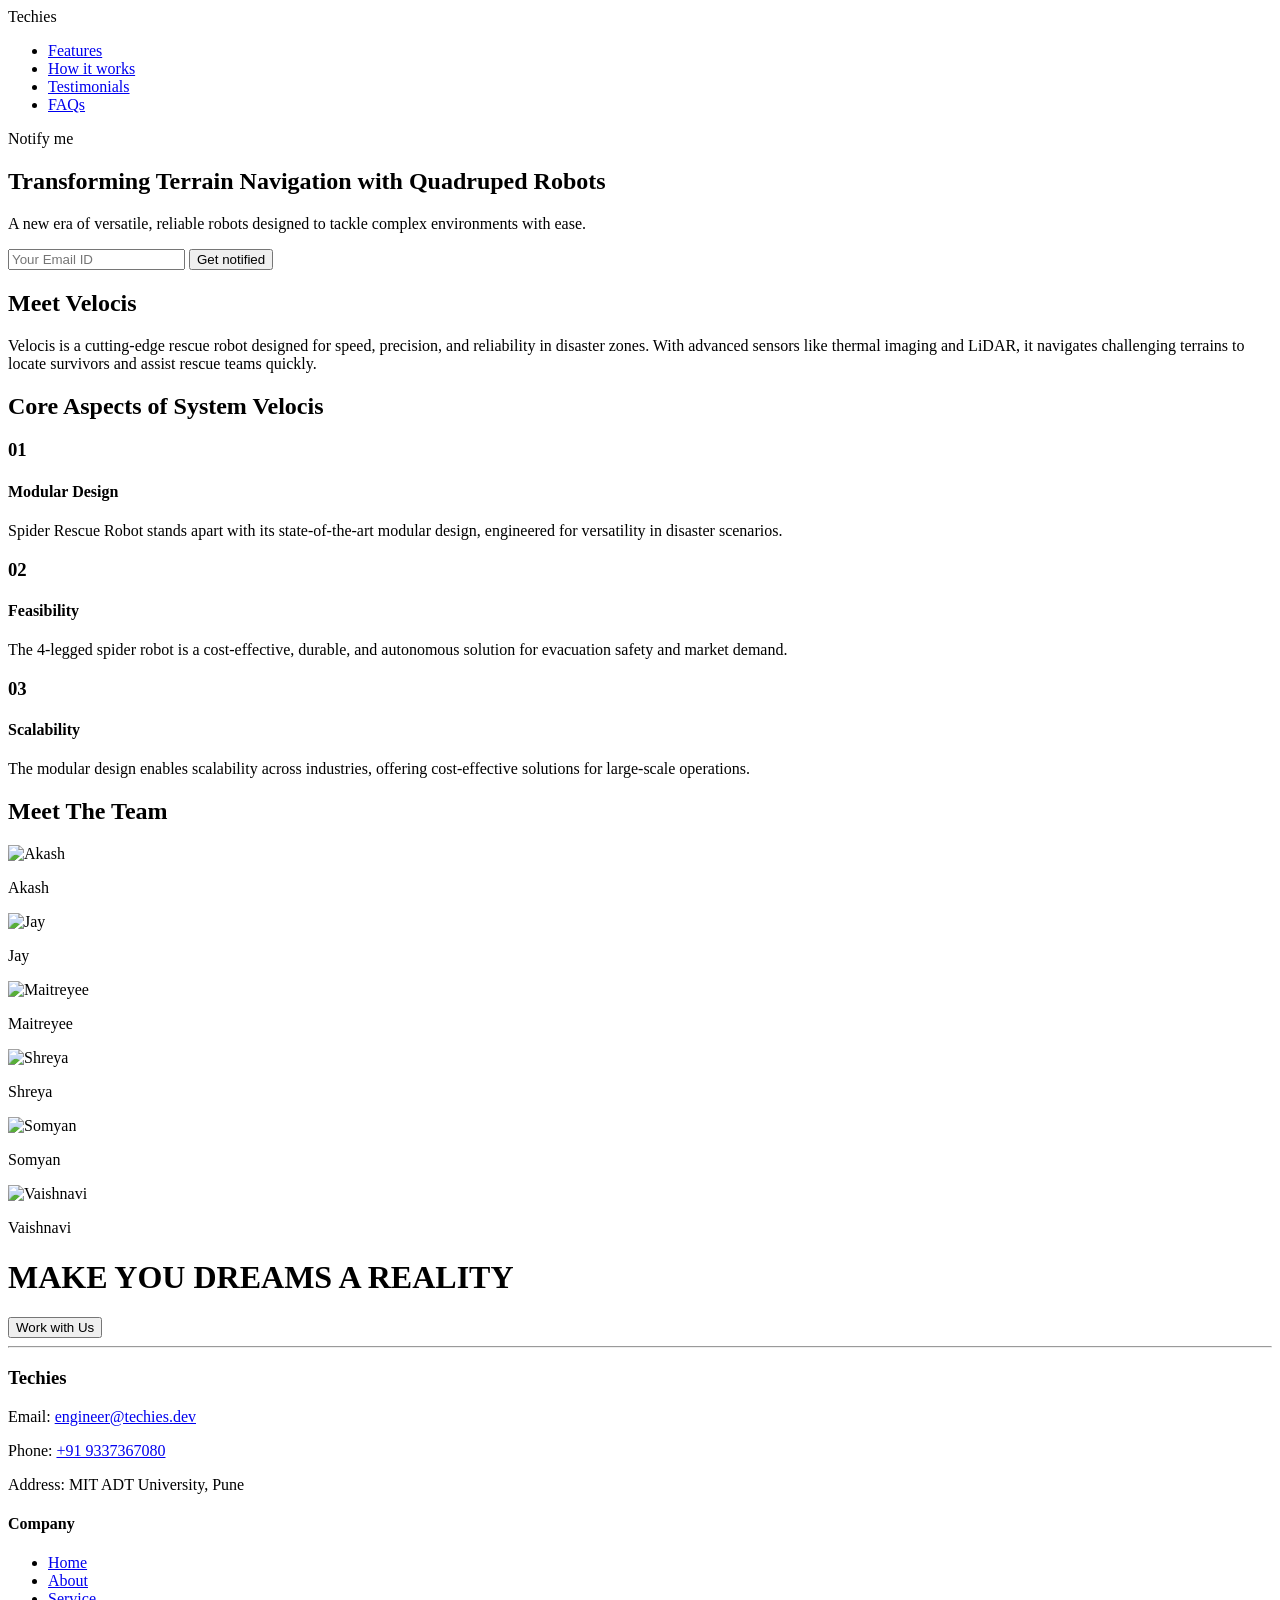
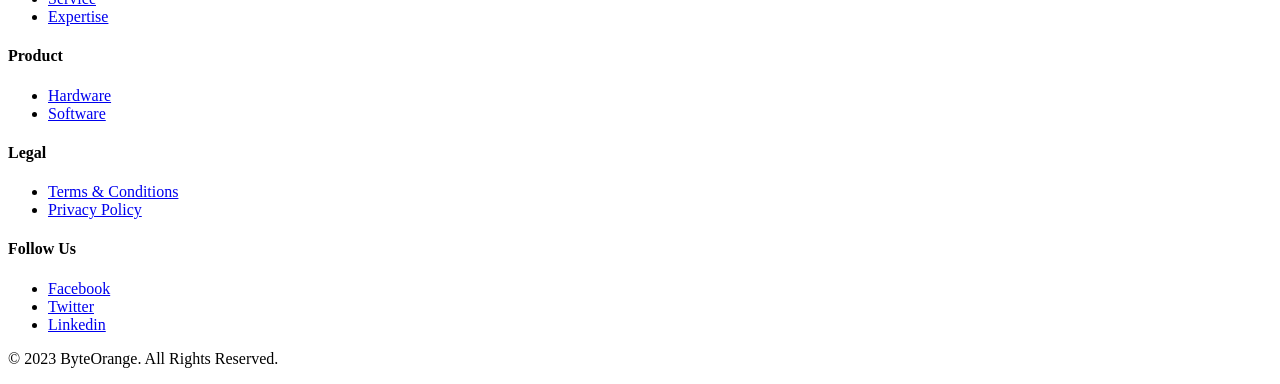
==== commit 79740b95: "Update index.html" ====
--- a/index.html
+++ b/index.html
@@ -1,2228 +1,172 @@
 <!DOCTYPE html>
 <html lang="en">
-  <head>
-    <title>Planical modern template</title>
-    <meta property="og:title" content="Planical modern template" />
-    <meta name="viewport" content="width=device-width, initial-scale=1.0" />
-    <meta charset="utf-8" />
-    <meta property="twitter:card" content="summary_large_image" />
+<head>
+    <meta charset="UTF-8">
+    <meta name="viewport" content="width=device-width, initial-scale=1.0">
+    <title>Velocis - Quadruped Robots</title>
+    <link rel="stylesheet" href="Style.css">
+</head>
+<body>
+    <!-- Navigation Bar -->
+    <header>
+        <nav>
+            <div class="logo">Techies</div>
+            <ul>
+                <li><a href="#">Features</a></li>
+                <li><a href="#">How it works</a></li>
+                <li><a href="#">Testimonials</a></li>
+                <li><a href="#">FAQs</a></li>
+            </ul>
+            <label for="notify-toggle" class="notify-btn">Notify me</label>
+        </nav>
+    </header>
 
-    <style data-tag="reset-style-sheet">
-      html {  line-height: 1.15;}body {  margin: 0;}* {  box-sizing: border-box;  border-width: 0;  border-style: solid;  -webkit-font-smoothing: antialiased;}p,li,ul,pre,div,h1,h2,h3,h4,h5,h6,figure,blockquote,figcaption {  margin: 0;  padding: 0;}button {  background-color: transparent;}button,input,optgroup,select,textarea {  font-family: inherit;  font-size: 100%;  line-height: 1.15;  margin: 0;}button,select {  text-transform: none;}button,[type="button"],[type="reset"],[type="submit"] {  -webkit-appearance: button;  color: inherit;}button::-moz-focus-inner,[type="button"]::-moz-focus-inner,[type="reset"]::-moz-focus-inner,[type="submit"]::-moz-focus-inner {  border-style: none;  padding: 0;}button:-moz-focus,[type="button"]:-moz-focus,[type="reset"]:-moz-focus,[type="submit"]:-moz-focus {  outline: 1px dotted ButtonText;}a {  color: inherit;  text-decoration: inherit;}input {  padding: 2px 4px;}img {  display: block;}details {  display: block;  margin: 0;  padding: 0;}summary::-webkit-details-marker {  display: none;}[data-thq="accordion"] [data-thq="accordion-content"] {  max-height: 0;  overflow: hidden;  transition: max-height 0.3s ease-in-out;  padding: 0;}[data-thq="accordion"] details[data-thq="accordion-trigger"][open] + [data-thq="accordion-content"] {  max-height: 300vh;}details[data-thq="accordion-trigger"][open] summary [data-thq="accordion-icon"] {  transform: rotate(180deg);}html { scroll-behavior: smooth  }
-    </style>
-    <style data-tag="default-style-sheet">
-      html {
-        font-family: Inter;
-        font-size: 16px;
-      }
+    <!-- Hero Section -->
+    <section class="hero">
+        <h1>Transforming Terrain Navigation with Quadruped Robots</h1>
+        <p>A new era of versatile, reliable robots designed to tackle complex environments with ease.</p>
+        <div class="email-signup">
+            <input type="email" placeholder="Your Email ID">
+            <button>Get notified</button>
+        </div>
+    </section>
 
-      body {
-        font-weight: 400;
-        font-style:normal;
-        text-decoration: none;
-        text-transform: none;
-        letter-spacing: normal;
-        line-height: 1.15;
-        color: var(--dl-color-gray-black);
-        background: var(--dl-color-gray-white);
+    <!-- About Section -->
+    <section class="about">
+        <h2>Meet Velocis</h2>
+        <p>
+            Velocis is a cutting-edge rescue robot designed for speed, precision, and reliability in disaster zones. 
+            With advanced sensors like thermal imaging and LiDAR, it navigates challenging terrains to locate survivors 
+            and assist rescue teams quickly.
+        </p>
+    </section>
 
-        fill: var(--dl-color-gray-black);
-      }
-    </style>
-    <link
-      rel="stylesheet"
-      href="https://unpkg.com/animate.css@4.1.1/animate.css"
-    />
-    <link
-      rel="stylesheet"
-      href="https://fonts.googleapis.com/css2?family=Inter:wght@100;200;300;400;500;600;700;800;900&amp;display=swap"
-      data-tag="font"
-    />
-    <link
-      rel="stylesheet"
-      href="https://fonts.googleapis.com/css2?family=Poppins:ital,wght@0,100;0,200;0,300;0,400;0,500;0,600;0,700;0,800;0,900;1,100;1,200;1,300;1,400;1,500;1,600;1,700;1,800;1,900&amp;display=swap"
-      data-tag="font"
-    />
-    <link
-      rel="stylesheet"
-      href="https://unpkg.com/@teleporthq/teleport-custom-scripts/dist/style.css"
-    />
-  </head>
-  <body>
-    <link rel="stylesheet" href="./style.css" />
-    <div>
-      <link href="./index.css" rel="stylesheet" />
+    <!-- Core Aspects Section -->
+    <section class="core-aspects">
+        <h2>Core Aspects of System Velocis</h2>
+        <div class="cards">
+            <div class="card">
+                <h3>01</h3>
+                <h4>Modular Design</h4>
+                <p>
+                    Spider Rescue Robot stands apart with its state-of-the-art modular design, engineered 
+                    for versatility in disaster scenarios.
+                </p>
+            </div>
+            <div class="card">
+                <h3>02</h3>
+                <h4>Feasibility</h4>
+                <p>
+                    The 4-legged spider robot is a cost-effective, durable, and autonomous solution for evacuation 
+                    safety and market demand.
+                </p>
+            </div>
+            <div class="card">
+                <h3>03</h3>
+                <h4>Scalability</h4>
+                <p>
+                    The modular design enables scalability across industries, offering cost-effective solutions 
+                    for large-scale operations.
+                </p>
+            </div>
+        </div>
+    </section>
 
-      <div class="home-container1">
-        <navbar-wrapper class="navbar-wrapper" rootclassname="navbarundefined">
-          <!--Navbar component-->
-          <header class="navbar-navbar navbarroot-class-name">
-            <img
-              alt="Planical7012"
-              src="public/Branding/planical7012-wzf.svg"
-              class="navbar-branding-logo"
-            />
-            <div class="navbar-nav-content">
-              <div class="navbar-nav-links1">
-                <span class="navbar-link1 nav-link">Features</span>
-                <span class="nav-link">Why us</span>
-                <span class="nav-link">Prices</span>
-                <span class="nav-link">Contact</span>
-              </div>
-              <div class="get-started navbar-get-started1">
-                <span class="navbar-text1">Get started</span>
-              </div>
-              <div id="open-mobile-menu" class="navbar-hamburger get-started">
-                <img
-                  alt="image"
-                  src="public/Icons/hamburger-200h.png"
-                  class="navbar-image1"
-                />
-              </div>
+    <!-- Team Section -->
+    <section class="team">
+        <h2>Meet The Team</h2>
+        <div class="team-members">
+            <div class="member">
+                <img src="team1.jpeg" alt="Akash">
+                <p>Akash</p>
             </div>
-            <div id="mobile-menu" class="navbar-mobile-menu">
-              <div class="navbar-branding">
-                <img
-                  alt="image"
-                  src="public/Branding/planical7012-ttpb.svg"
-                  class="navbar-image2"
-                />
-                <div id="close-mobile-menu" class="navbar-container1">
-                  <svg viewBox="0 0 1024 1024" class="navbar-icon1">
-                    <path
-                      d="M225.835 286.165l225.835 225.835-225.835 225.835c-16.683 16.683-16.683 43.691 0 60.331s43.691 16.683 60.331 0l225.835-225.835 225.835 225.835c16.683 16.683 43.691 16.683 60.331 0s16.683-43.691 0-60.331l-225.835-225.835 225.835-225.835c16.683-16.683 16.683-43.691 0-60.331s-43.691-16.683-60.331 0l-225.835 225.835-225.835-225.835c-16.683-16.683-43.691-16.683-60.331 0s-16.683 43.691 0 60.331z"
-                    ></path>
-                  </svg>
-                </div>
-              </div>
-              <div class="navbar-nav-links2">
-                <span class="nav-link">Features</span>
-                <span class="nav-link">Why us</span>
-                <span class="nav-link">Prices</span>
-                <span class="nav-link">Contact</span>
-              </div>
-              <div class="get-started">
-                <span class="navbar-text2">Get started</span>
-              </div>
+            <div class="member">
+                <img src="team2.jpeg" alt="Jay">
+                <p>Jay</p>
             </div>
-            <div>
-              <div class="navbar-container3">
-                <script defer="">
-                      /*
-                  Mobile menu - Code Embed
-                  */
+            <div class="member">
+                <img src="team3.jpeg" alt="Maitreyee">
+                <p>Maitreyee</p>
+            </div>
+            <div class="member">
+                <img src="team4.jpeg" alt="Shreya">
+                <p>Shreya</p>
+            </div>
+            <div class="member">
+                <img src="team5.jpeg" alt="Somyan">
+                <p>Somyan</p>
+            </div>
+            <div class="member">
+                <img src="team6.jpeg" alt="Vaishnavi">
+                <p>Vaishnavi</p>
+            </div>
+        </div>
+    </section>
 
-                  /* listenForUrlChangesMobileMenu() makes sure that if you changes pages inside your app,
-                  the mobile menu will still work*/
+  <!-- Footer Section -->
+  <footer>
+    <div class="footer-container">
+      <div class="footer-header">
+        <h1>MAKE YOU DREAMS A REALITY</h1>
+        <button class="cta-button">Work with Us</button>
+      </div>
+      <hr />
 
-                  const listenForUrlChangesMobileMenu = () => {
-                      let url = location.href;
-                      document.body.addEventListener('click', () => {
-                          requestAnimationFrame(() => {
-                              if (url !== location.href) {
-                                  runMobileMenuCodeEmbed();
-                                  url = location.href;
-                              }
-                          });
-                      },
-                      true
-                      );
-                  };
+      <div class="footer-content">
+        <!-- Contact Info -->
+        <div class="footer-contact">
+          <h3>Techies</h3>
+          <p>Email: <a href="mailto:engineer@techies.dev">engineer@techies.dev</a></p>
+          <p>Phone: <a href="tel:+919337367080">+91 9337367080</a></p>
+          <p>Address: MIT ADT University, Pune</p>
+        </div>
 
-                  const runMobileMenuCodeEmbed = () => {
-                      // Mobile menu
-                      const mobileMenu = document.querySelector('#mobile-menu')
+        <!-- Company -->
+        <div class="footer-links">
+          <h4>Company</h4>
+          <ul>
+            <li><a href="#">Home</a></li>
+            <li><a href="#">About</a></li>
+            <li><a href="#">Service</a></li>
+            <li><a href="#">Expertise</a></li>
+          </ul>
+        </div>
 
-                      // Buttons
-                      const closeButton = document.querySelector('#close-mobile-menu')
-                      const openButton = document.querySelector('#open-mobile-menu')
+        <!-- Product -->
+        <div class="footer-links">
+          <h4>Product</h4>
+          <ul>
+            <li><a href="#">Hardware</a></li>
+            <li><a href="#">Software</a></li>
+          </ul>
+        </div>
 
-                      // On openButton click, set the mobileMenu position left to -100vw
-                      openButton && openButton.addEventListener('click', function() {
-                          mobileMenu.style.transform = 'translateX(0%)'
-                      })
+        <!-- Legal -->
+        <div class="footer-links">
+          <h4>Legal</h4>
+          <ul>
+            <li><a href="#">Terms & Conditions</a></li>
+            <li><a href="#">Privacy Policy</a></li>
+          </ul>
+        </div>
 
-                      // On closeButton click, set the mobileMenu position to 0vw
-                      closeButton && closeButton.addEventListener('click', function() {
-                          mobileMenu.style.transform = 'translateX(100%)'
-                      })
-                  }
-
-                  runMobileMenuCodeEmbed()
-                  listenForUrlChangesMobileMenu()
-                </script>
-              </div>
-            </div>
-          </header>
-        </navbar-wrapper>
-        <section class="home-section10">
-          <div class="home-hero">
-            <div class="home-content1">
-              <main class="home-main1">
-                <header class="home-header10">
-                  <h1 class="home-heading10">
-                    The fastest way to make a doctor appointment
-                  </h1>
-                  <span class="home-caption1">
-                    Lorem ipsum dolor sit amet, consectetur adipiscing elit, sed
-                    do eiusmod tempor incididunt.
-                  </span>
-                </header>
-                <div class="home-buttons1">
-                  <div class="home-get-started1 button">
-                    <span class="home-text10">Get started</span>
-                  </div>
-                  <div class="home-get-started2 button">
-                    <span class="home-text11">View features</span>
-                  </div>
-                </div>
-              </main>
-              <div class="home-highlight">
-                <div class="home-avatars">
-                  <img
-                    alt="image"
-                    src="https://images.unsplash.com/photo-1552234994-66ba234fd567?ixid=Mnw5MTMyMXwwfDF8c2VhcmNofDN8fHBvdHJhaXR8ZW58MHx8fHwxNjY3MjQ0ODcx&amp;ixlib=rb-4.0.3&amp;w=200"
-                    class="home-image10 avatar"
-                  />
-                  <img
-                    alt="image"
-                    src="https://images.unsplash.com/photo-1610276198568-eb6d0ff53e48?ixid=Mnw5MTMyMXwwfDF8c2VhcmNofDF8fHBvdHJhaXR8ZW58MHx8fHwxNjY3MjQ0ODcx&amp;ixlib=rb-4.0.3&amp;w=200"
-                    class="home-image11 avatar"
-                  />
-                  <img
-                    alt="image"
-                    src="https://images.unsplash.com/photo-1618151313441-bc79b11e5090?ixid=Mnw5MTMyMXwwfDF8c2VhcmNofDEzfHxwb3RyYWl0fGVufDB8fHx8MTY2NzI0NDg3MQ&amp;ixlib=rb-4.0.3&amp;w=200"
-                    class="home-image12 avatar"
-                  />
-                </div>
-                <label class="home-caption2">
-                  Loved by 10,000+ people like you.
-                </label>
-              </div>
-            </div>
-            <div class="home-image13">
-              <img
-                alt="image"
-                src="public/SectionImages/heroimage-1500h.png"
-                class="home-image14"
-              />
-            </div>
-            <div class="home-image15">
-              <img
-                alt="image"
-                src="public/SectionImages/heroimage-1500h.png"
-                class="home-image16"
-              />
-            </div>
-          </div>
-        </section>
-        <section class="home-section11">
-          <h2 class="home-text12">
-            Our doctors and therapists are here, 24/7.
-          </h2>
-          <div class="home-features1">
-            <header class="feature feature-active home-feature1">
-              <h3 class="home-text13">Urgent Care</h3>
-              <p class="home-text14">Doloremque laudantium</p>
-            </header>
-            <header class="feature home-feature2">
-              <h3 class="home-text15">Chronic Care</h3>
-              <p class="home-text16">Doloremque laudantium</p>
-            </header>
-            <header class="feature home-feature3">
-              <h3 class="home-text17">Mental Health</h3>
-              <p class="home-text18">Doloremque laudantium</p>
-            </header>
-          </div>
-          <div class="home-note1">
-            <div class="home-content2">
-              <main class="home-main2">
-                <h2 class="home-heading11">
-                  Accessing this Medicare benefit is easy
-                </h2>
-                <p class="home-paragraph1">
-                  <span>
-                    Sed ut perspiciatis unde omnis iste natus error sit
-                    voluptatem accusantium doloremque laudantium, totam rem
-                    aperiam, eaque ipsa quae ab illo inventore veritatis et
-                    quasi architecto beatae.
-                  </span>
-                  <br />
-                  <br />
-                  <span>
-                    Doloremque laudantium, totam rem aperiam, eaque ipsa quae ab
-                    illo inventore veritatis et quasi architecto beatae.
-                  </span>
-                  <br />
-                </p>
-              </main>
-              <div class="home-explore-more">
-                <p class="home-text24">Explore more -&gt;</p>
-              </div>
-            </div>
-            <div class="home-image17">
-              <img
-                alt="image"
-                src="public/SectionImages/group%201490-1200w.png"
-                class="home-image18"
-              />
-            </div>
-          </div>
-        </section>
-        <section class="home-section12">
-          <header class="home-header11">
-            <h2 class="home-text25">Why do you need a mobile medical app?</h2>
-            <span class="home-text26">
-              Lorem ipsum dolor sit amet, consectetur adipiscing elit, sed do
-              eiusmod tempor incididunt.
-            </span>
-          </header>
-          <section class="home-note2">
-            <div class="home-image19">
-              <img
-                alt="image"
-                src="public/SectionImages/group%201428-1200w.png"
-                class="home-image20"
-              />
-            </div>
-            <div class="home-content3">
-              <div class="home-main3">
-                <div class="home-caption3">
-                  <span class="section-head">Tempor incididunt</span>
-                </div>
-                <div class="home-heading12">
-                  <h2 class="section-heading">
-                    We provide compassionate care from start to finish.
-                  </h2>
-                  <p class="section-description">
-                    Sed ut perspiciatis unde omnis iste natus error sit
-                    voluptatem accusantium doloremque laudantium, totam rem
-                    aperiam, eaque ipsa quae ab illo inventore veritatis et
-                    quasi architecto beatae.
-                  </p>
-                </div>
-              </div>
-              <div class="home-get-started3 button">
-                <span class="home-text27">Get started</span>
-              </div>
-            </div>
-          </section>
-          <section class="home-note3">
-            <div class="home-image21">
-              <img
-                alt="image"
-                src="public/SectionImages/group%201449-1200w.png"
-                class="home-image22"
-              />
-            </div>
-            <div class="home-content4">
-              <main class="home-main4">
-                <header class="home-caption4">
-                  <span class="home-section14 section-head">
-                    Tempor incididunt
-                  </span>
-                </header>
-                <main class="home-heading14">
-                  <header class="home-header12">
-                    <h2 class="section-heading">
-                      Great care, wherever you are
-                    </h2>
-                    <p class="section-description">
-                      Sed ut perspiciatis unde omnis iste natus error sit
-                      voluptatem accusantium doloremque laudantium.
-                    </p>
-                  </header>
-                  <div class="home-checkmarks">
-                    <mark-wrapper class="mark-wrapper">
-                      <!--Mark component-->
-                      <div class="mark-mark">
-                        <div class="mark-icon1">
-                          <svg viewBox="0 0 1024 1024" class="mark-icon2">
-                            <path
-                              d="M384 690l452-452 60 60-512 512-238-238 60-60z"
-                            ></path>
-                          </svg>
-                        </div>
-                        <p class="mark-label">
-                          <span>Duis aute irure dolor in reprehenderit</span>
-                        </p>
-                      </div>
-                    </mark-wrapper>
-                    <mark-wrapper-m7yh class="mark-wrapper-m7yh">
-                      <!--Mark component-->
-                      <div class="mark-mark1">
-                        <div class="mark-icon4">
-                          <svg viewBox="0 0 1024 1024" class="mark-icon5">
-                            <path
-                              d="M384 690l452-452 60 60-512 512-238-238 60-60z"
-                            ></path>
-                          </svg>
-                        </div>
-                        <p class="mark-label1">
-                          <span>Quis nostrud exercitation ullamco</span>
-                        </p>
-                      </div>
-                    </mark-wrapper-m7yh>
-                    <mark-wrapper-819g class="mark-wrapper-819g">
-                      <!--Mark component-->
-                      <div class="mark-mark2">
-                        <div class="mark-icon7">
-                          <svg viewBox="0 0 1024 1024" class="mark-icon8">
-                            <path
-                              d="M384 690l452-452 60 60-512 512-238-238 60-60z"
-                            ></path>
-                          </svg>
-                        </div>
-                        <p class="mark-label2">
-                          <span>Reprehenderit qui in ea voluptate velit</span>
-                        </p>
-                      </div>
-                    </mark-wrapper-819g>
-                  </div>
-                </main>
-              </main>
-              <div class="home-get-started4 button">
-                <span class="home-text28">Get started</span>
-              </div>
-            </div>
-          </section>
-        </section>
-        <section class="home-section15">
-          <header class="home-header13">
-            <header class="home-left1">
-              <span class="section-head">Tempor incididunt</span>
-              <h2 class="section-heading">
-                <span>Meet our network</span>
-                <br />
-                <span>of licensed providers</span>
-              </h2>
-            </header>
-            <div class="home-right1">
-              <p class="home-paragraph4 section-description">
-                Sed ut perspiciatis unde omnis iste natus error sit voluptatem
-                accusantium doloremque laudantium, totam rem aperiam.
-              </p>
-            </div>
-          </header>
-          <main class="home-cards1">
-            <card-wrapper class="card-wrapper" rootclassname="cardundefined">
-              <!--Card component-->
-              <section class="card-card cardroot-class-name">
-                <div class="card-icon1">
-                  <img
-                    alt="image"
-                    src="public/Icons/group%201316-200w.png"
-                    class="card-icon2"
-                  />
-                </div>
-                <main class="card-content">
-                  <h1 class="card-header"><span>Sima Mosbacher</span></h1>
-                  <p class="card-description">
-                    <span>
-                      Sed ut perspiciatis unde omnis iste natus error sit
-                      voluptatem accusantium
-                    </span>
-                  </p>
-                </main>
-              </section>
-            </card-wrapper>
-            <card-wrapper-cmtz
-              class="card-wrapper-cmtz"
-              rootclassname="cardundefined"
-            >
-              <!--Card component-->
-              <section class="card-card1 cardroot-class-name1">
-                <div class="card-icon3">
-                  <img
-                    alt="image"
-                    src="public/Icons/group%201314-200h.png"
-                    class="card-icon4"
-                  />
-                </div>
-                <main class="card-content1">
-                  <h1 class="card-header1"><span>Sima Mosbacher</span></h1>
-                  <p class="card-description1">
-                    <span>
-                      Sed ut perspiciatis unde omnis iste natus error sit
-                      voluptatem accusantium
-                    </span>
-                  </p>
-                </main>
-              </section>
-            </card-wrapper-cmtz>
-            <card-wrapper-cmjo
-              class="card-wrapper-cmjo"
-              rootclassname="cardundefined"
-            >
-              <!--Card component-->
-              <section class="card-card2 cardroot-class-name2">
-                <div class="card-icon5">
-                  <img
-                    alt="image"
-                    src="public/Icons/group%201317-200h.png"
-                    class="card-icon6"
-                  />
-                </div>
-                <main class="card-content2">
-                  <h1 class="card-header2"><span>Sima Mosbacher</span></h1>
-                  <p class="card-description2">
-                    <span>
-                      Sed ut perspiciatis unde omnis iste natus error sit
-                      voluptatem accusantium
-                    </span>
-                  </p>
-                </main>
-              </section>
-            </card-wrapper-cmjo>
-          </main>
-        </section>
-        <section class="home-section17">
-          <div class="home-note4">
-            <div class="home-image23">
-              <img
-                alt="image"
-                src="public/SectionImages/iphone%2014%20pro%20max-1200w.png"
-                class="home-image24"
-              />
-            </div>
-            <div class="home-content5">
-              <div class="home-caption5">
-                <span class="section-head">Tempor incididunt</span>
-              </div>
-              <div class="home-heading17">
-                <div class="home-header14">
-                  <h2 class="section-heading">
-                    Tips to get care, answers and advice faster
-                  </h2>
-                </div>
-                <accordion-wrapper
-                  class="accordion-wrapper"
-                  rootclassname="accordionundefined"
-                >
-                  <!--Accordion component-->
-                  <div class="accordion-accordion accordionroot-class-name">
-                    <div
-                      data-role="accordion-container"
-                      class="accordion-element1 accordion-element"
-                    >
-                      <div class="accordion-details1">
-                        <span class="accordion-text1">
-                          <span>Aliquam quaerat voluptatem</span>
-                        </span>
-                        <span
-                          data-role="accordion-content"
-                          class="accordion-text2"
-                        >
-                          <span>
-                            Sed do eiusmod tempor incididunt ut labore et dolore
-                            magna aliquat enim ad minim veniam, quis nostrud
-                          </span>
-                        </span>
-                      </div>
-                      <svg
-                        viewBox="0 0 1024 1024"
-                        data-role="accordion-icon"
-                        class="accordion-icon1"
-                      >
-                        <path
-                          d="M366 708l196-196-196-196 60-60 256 256-256 256z"
-                        ></path>
-                      </svg>
-                    </div>
-                    <div
-                      data-role="accordion-container"
-                      class="accordion-element2 accordion-element"
-                    >
-                      <div class="accordion-details2">
-                        <span class="accordion-text3">
-                          <span>Nemo enim ipsam voluptatem quia voluptas</span>
-                        </span>
-                        <span
-                          data-role="accordion-content"
-                          class="accordion-text4"
-                        >
-                          <span>
-                            Sed do eiusmod tempor incididunt ut labore et dolore
-                            magna aliquat enim ad minim veniam, quis nostrud
-                          </span>
-                        </span>
-                      </div>
-                      <svg
-                        viewBox="0 0 1024 1024"
-                        data-role="accordion-icon"
-                        class="accordion-icon3"
-                      >
-                        <path
-                          d="M366 708l196-196-196-196 60-60 256 256-256 256z"
-                        ></path>
-                      </svg>
-                    </div>
-                    <div
-                      data-role="accordion-container"
-                      class="accordion-element3 accordion-element"
-                    >
-                      <div class="accordion-details3">
-                        <span class="accordion-text5">
-                          <span>Magnam aliquam quaerat voluptatem</span>
-                        </span>
-                        <span
-                          data-role="accordion-content"
-                          class="accordion-text6"
-                        >
-                          <span>
-                            Sed do eiusmod tempor incididunt ut labore et dolore
-                            magna aliquat enim ad minim veniam, quis nostrud
-                          </span>
-                        </span>
-                      </div>
-                      <svg
-                        viewBox="0 0 1024 1024"
-                        data-role="accordion-icon"
-                        class="accordion-icon5"
-                      >
-                        <path
-                          d="M366 708l196-196-196-196 60-60 256 256-256 256z"
-                        ></path>
-                      </svg>
-                    </div>
-                  </div>
-                </accordion-wrapper>
-              </div>
-            </div>
-          </div>
-        </section>
-        <section class="home-section19">
-          <div class="home-cube1">
-            <div class="home-top1 side"></div>
-            <div class="home-front1 side"></div>
-            <div class="home-left2 side"></div>
-          </div>
-          <main class="home-banner">
-            <div class="home-header15">
-              <h2 class="section-heading">
-                Planical makes online doctor visits easier
-              </h2>
-              <p class="home-description1 section-description">
-                Lorem ipsum dolor sit amet!
-              </p>
-            </div>
-            <div class="home-buttons2">
-              <div class="home-get-started5 button">
-                <span class="home-text32">Get started</span>
-              </div>
-              <div class="home-book-demo button">
-                <span class="home-text33">Book a demo</span>
-              </div>
-            </div>
-          </main>
-        </section>
-        <section class="home-section20">
-          <div class="home-cube2">
-            <div class="home-top2 side"></div>
-            <div class="home-front2 side"></div>
-            <div class="home-left3 side"></div>
-          </div>
-          <main class="home-pricing1">
-            <header class="home-header16">
-              <header class="home-left4">
-                <span class="section-head">Pricing</span>
-                <h2 class="section-heading home-heading20">
-                  Start small, think big
-                </h2>
-              </header>
-              <div class="home-right2">
-                <p class="home-paragraph5 section-description">
-                  Sed ut perspiciatis unde omnis iste natus error sit voluptatem
-                  accusantium doloremque laudantium, totam rem aperiam.
-                </p>
-              </div>
-            </header>
-            <div class="home-plans-container">
-              <div class="home-switch1">
-                <div class="switch">
-                  <label class="home-text34">Monthly</label>
-                </div>
-                <div class="home-switch3 switch">
-                  <label class="home-text35">Yearly</label>
-                </div>
-              </div>
-              <main class="home-plans">
-                <div class="home-plan1">
-                  <div class="home-details1">
-                    <div class="home-header17">
-                      <label class="home-name1">Basic</label>
-                      <div class="home-pricing2">
-                        <h1 class="home-price1">$9</h1>
-                        <span class="home-duration1">/mo</span>
-                      </div>
-                    </div>
-                    <p class="home-description2">
-                      Good for sed quia consequuntur magni dolores eos qui
-                      ratione.
-                    </p>
-                  </div>
-                  <div class="home-buy-details1">
-                    <div class="home-buy1 button">
-                      <span class="home-text36">
-                        <span>Start Basic</span>
-                        <br />
-                      </span>
-                    </div>
-                    <div class="home-features2">
-                      <span class="home-heading21">You will get</span>
-                      <div class="home-list1">
-                        <includes-wrapper
-                          class="includes-wrapper"
-                          rootclassname="includesundefined"
-                        >
-                          <!--Includes component-->
-                          <div class="includes-mark includesroot-class-name">
-                            <div class="includes-icon1">
-                              <svg
-                                viewBox="0 0 1024 1024"
-                                class="includes-icon2"
-                              >
-                                <path
-                                  d="M384 690l452-452 60 60-512 512-238-238 60-60z"
-                                ></path>
-                              </svg>
-                            </div>
-                            <label class="includes-label">
-                              <span>Sed ut pespiciatis unde omnis</span>
-                            </label>
-                          </div>
-                        </includes-wrapper>
-                        <includes-wrapper-f7nb
-                          class="includes-wrapper-f7nb"
-                          rootclassname="includesundefined"
-                        >
-                          <!--Includes component-->
-                          <div class="includes-mark1 includesroot-class-name">
-                            <div class="includes-icon4">
-                              <svg
-                                viewBox="0 0 1024 1024"
-                                class="includes-icon5"
-                              >
-                                <path
-                                  d="M384 690l452-452 60 60-512 512-238-238 60-60z"
-                                ></path>
-                              </svg>
-                            </div>
-                            <label class="includes-label1">
-                              <span>Sed ut pespiciatis unde omnis</span>
-                            </label>
-                          </div>
-                        </includes-wrapper-f7nb>
-                        <includes-wrapper-zktm
-                          class="includes-wrapper-zktm"
-                          rootclassname="includesundefined"
-                        >
-                          <!--Includes component-->
-                          <div class="includes-mark2 includesroot-class-name">
-                            <div class="includes-icon7">
-                              <svg
-                                viewBox="0 0 1024 1024"
-                                class="includes-icon8"
-                              >
-                                <path
-                                  d="M384 690l452-452 60 60-512 512-238-238 60-60z"
-                                ></path>
-                              </svg>
-                            </div>
-                            <label class="includes-label2">
-                              <span>Sed ut pespiciatis unde omnis</span>
-                            </label>
-                          </div>
-                        </includes-wrapper-zktm>
-                        <includes-wrapper-bhcv
-                          class="includes-wrapper-bhcv"
-                          rootclassname="includesundefined"
-                        >
-                          <!--Includes component-->
-                          <div class="includes-mark3 includesroot-class-name">
-                            <div class="includes-icon10">
-                              <svg
-                                viewBox="0 0 1024 1024"
-                                class="includes-icon11"
-                              >
-                                <path
-                                  d="M384 690l452-452 60 60-512 512-238-238 60-60z"
-                                ></path>
-                              </svg>
-                            </div>
-                            <label class="includes-label3">
-                              <span>Sed ut pespiciatis unde omnis</span>
-                            </label>
-                          </div>
-                        </includes-wrapper-bhcv>
-                        <excludes-wrapper
-                          class="excludes-wrapper"
-                          rootclassname="excludesundefined"
-                        >
-                          <!--Excludes component-->
-                          <div class="excludes-mark excludesroot-class-name">
-                            <div class="excludes-icon1">
-                              <svg
-                                viewBox="0 0 1024 1024"
-                                class="excludes-icon2"
-                              >
-                                <path
-                                  d="M225.835 286.165l225.835 225.835-225.835 225.835c-16.683 16.683-16.683 43.691 0 60.331s43.691 16.683 60.331 0l225.835-225.835 225.835 225.835c16.683 16.683 43.691 16.683 60.331 0s16.683-43.691 0-60.331l-225.835-225.835 225.835-225.835c16.683-16.683 16.683-43.691 0-60.331s-43.691-16.683-60.331 0l-225.835 225.835-225.835-225.835c-16.683-16.683-43.691-16.683-60.331 0s-16.683 43.691 0 60.331z"
-                                ></path>
-                              </svg>
-                            </div>
-                            <label class="excludes-label">
-                              <span>Sed ut pespiciatis unde omnis</span>
-                            </label>
-                          </div>
-                        </excludes-wrapper>
-                        <excludes-wrapper-yqyy
-                          class="excludes-wrapper-yqyy"
-                          rootclassname="excludesundefined"
-                        >
-                          <!--Excludes component-->
-                          <div class="excludes-mark1 excludesroot-class-name">
-                            <div class="excludes-icon4">
-                              <svg
-                                viewBox="0 0 1024 1024"
-                                class="excludes-icon5"
-                              >
-                                <path
-                                  d="M225.835 286.165l225.835 225.835-225.835 225.835c-16.683 16.683-16.683 43.691 0 60.331s43.691 16.683 60.331 0l225.835-225.835 225.835 225.835c16.683 16.683 43.691 16.683 60.331 0s16.683-43.691 0-60.331l-225.835-225.835 225.835-225.835c16.683-16.683 16.683-43.691 0-60.331s-43.691-16.683-60.331 0l-225.835 225.835-225.835-225.835c-16.683-16.683-43.691-16.683-60.331 0s-16.683 43.691 0 60.331z"
-                                ></path>
-                              </svg>
-                            </div>
-                            <label class="excludes-label1">
-                              <span>Sed ut pespiciatis unde omnis</span>
-                            </label>
-                          </div>
-                        </excludes-wrapper-yqyy>
-                        <excludes-wrapper-tj6a
-                          class="excludes-wrapper-tj6a"
-                          rootclassname="excludesundefined"
-                        >
-                          <!--Excludes component-->
-                          <div class="excludes-mark2 excludesroot-class-name">
-                            <div class="excludes-icon7">
-                              <svg
-                                viewBox="0 0 1024 1024"
-                                class="excludes-icon8"
-                              >
-                                <path
-                                  d="M225.835 286.165l225.835 225.835-225.835 225.835c-16.683 16.683-16.683 43.691 0 60.331s43.691 16.683 60.331 0l225.835-225.835 225.835 225.835c16.683 16.683 43.691 16.683 60.331 0s16.683-43.691 0-60.331l-225.835-225.835 225.835-225.835c16.683-16.683 16.683-43.691 0-60.331s-43.691-16.683-60.331 0l-225.835 225.835-225.835-225.835c-16.683-16.683-43.691-16.683-60.331 0s-16.683 43.691 0 60.331z"
-                                ></path>
-                              </svg>
-                            </div>
-                            <label class="excludes-label2">
-                              <span>Sed ut pespiciatis unde omnis</span>
-                            </label>
-                          </div>
-                        </excludes-wrapper-tj6a>
-                        <excludes-wrapper-4jvg
-                          class="excludes-wrapper-4jvg"
-                          rootclassname="excludesundefined"
-                        >
-                          <!--Excludes component-->
-                          <div class="excludes-mark3 excludesroot-class-name">
-                            <div class="excludes-icon10">
-                              <svg
-                                viewBox="0 0 1024 1024"
-                                class="excludes-icon11"
-                              >
-                                <path
-                                  d="M225.835 286.165l225.835 225.835-225.835 225.835c-16.683 16.683-16.683 43.691 0 60.331s43.691 16.683 60.331 0l225.835-225.835 225.835 225.835c16.683 16.683 43.691 16.683 60.331 0s16.683-43.691 0-60.331l-225.835-225.835 225.835-225.835c16.683-16.683 16.683-43.691 0-60.331s-43.691-16.683-60.331 0l-225.835 225.835-225.835-225.835c-16.683-16.683-43.691-16.683-60.331 0s-16.683 43.691 0 60.331z"
-                                ></path>
-                              </svg>
-                            </div>
-                            <label class="excludes-label3">
-                              <span>Sed ut pespiciatis unde omnis</span>
-                            </label>
-                          </div>
-                        </excludes-wrapper-4jvg>
-                        <excludes-wrapper-nl6t
-                          class="excludes-wrapper-nl6t"
-                          rootclassname="excludesundefined"
-                        >
-                          <!--Excludes component-->
-                          <div class="excludes-mark4 excludesroot-class-name">
-                            <div class="excludes-icon13">
-                              <svg
-                                viewBox="0 0 1024 1024"
-                                class="excludes-icon14"
-                              >
-                                <path
-                                  d="M225.835 286.165l225.835 225.835-225.835 225.835c-16.683 16.683-16.683 43.691 0 60.331s43.691 16.683 60.331 0l225.835-225.835 225.835 225.835c16.683 16.683 43.691 16.683 60.331 0s16.683-43.691 0-60.331l-225.835-225.835 225.835-225.835c16.683-16.683 16.683-43.691 0-60.331s-43.691-16.683-60.331 0l-225.835 225.835-225.835-225.835c-16.683-16.683-43.691-16.683-60.331 0s-16.683 43.691 0 60.331z"
-                                ></path>
-                              </svg>
-                            </div>
-                            <label class="excludes-label4">
-                              <span>Sed ut pespiciatis unde omnis</span>
-                            </label>
-                          </div>
-                        </excludes-wrapper-nl6t>
-                        <excludes-wrapper-39gk
-                          class="excludes-wrapper-39gk"
-                          rootclassname="excludesundefined"
-                        >
-                          <!--Excludes component-->
-                          <div class="excludes-mark5 excludesroot-class-name">
-                            <div class="excludes-icon16">
-                              <svg
-                                viewBox="0 0 1024 1024"
-                                class="excludes-icon17"
-                              >
-                                <path
-                                  d="M225.835 286.165l225.835 225.835-225.835 225.835c-16.683 16.683-16.683 43.691 0 60.331s43.691 16.683 60.331 0l225.835-225.835 225.835 225.835c16.683 16.683 43.691 16.683 60.331 0s16.683-43.691 0-60.331l-225.835-225.835 225.835-225.835c16.683-16.683 16.683-43.691 0-60.331s-43.691-16.683-60.331 0l-225.835 225.835-225.835-225.835c-16.683-16.683-43.691-16.683-60.331 0s-16.683 43.691 0 60.331z"
-                                ></path>
-                              </svg>
-                            </div>
-                            <label class="excludes-label5">
-                              <span>Sed ut pespiciatis unde omnis</span>
-                            </label>
-                          </div>
-                        </excludes-wrapper-39gk>
-                      </div>
-                    </div>
-                  </div>
-                </div>
-                <div class="home-plan2">
-                  <div class="home-details2">
-                    <div class="home-header18">
-                      <label class="home-name2">Professional</label>
-                      <div class="home-pricing3">
-                        <h1 class="home-price2">$15</h1>
-                        <span class="home-duration2">/mo</span>
-                      </div>
-                    </div>
-                    <p class="home-description3">
-                      Good for sed quia consequuntur magni dolores eos qui
-                      ratione.
-                    </p>
-                  </div>
-                  <div class="home-buy-details2">
-                    <div class="home-buy2 button">
-                      <span class="home-text39">
-                        <span>Start Professional</span>
-                        <br />
-                      </span>
-                    </div>
-                    <div class="home-features3">
-                      <span class="home-heading22">You will get</span>
-                      <div class="home-list2">
-                        <includes-wrapper-awgp
-                          class="includes-wrapper-awgp"
-                          rootclassname="includesundefined"
-                        >
-                          <!--Includes component-->
-                          <div class="includes-mark4 includesroot-class-name">
-                            <div class="includes-icon13">
-                              <svg
-                                viewBox="0 0 1024 1024"
-                                class="includes-icon14"
-                              >
-                                <path
-                                  d="M384 690l452-452 60 60-512 512-238-238 60-60z"
-                                ></path>
-                              </svg>
-                            </div>
-                            <label class="includes-label4">
-                              <span>Sed ut pespiciatis unde omnis</span>
-                            </label>
-                          </div>
-                        </includes-wrapper-awgp>
-                        <includes-wrapper-uum3
-                          class="includes-wrapper-uum3"
-                          rootclassname="includesundefined"
-                        >
-                          <!--Includes component-->
-                          <div class="includes-mark5 includesroot-class-name">
-                            <div class="includes-icon16">
-                              <svg
-                                viewBox="0 0 1024 1024"
-                                class="includes-icon17"
-                              >
-                                <path
-                                  d="M384 690l452-452 60 60-512 512-238-238 60-60z"
-                                ></path>
-                              </svg>
-                            </div>
-                            <label class="includes-label5">
-                              <span>Sed ut pespiciatis unde omnis</span>
-                            </label>
-                          </div>
-                        </includes-wrapper-uum3>
-                        <includes-wrapper-7m98
-                          class="includes-wrapper-7m98"
-                          rootclassname="includesundefined"
-                        >
-                          <!--Includes component-->
-                          <div class="includes-mark6 includesroot-class-name">
-                            <div class="includes-icon19">
-                              <svg
-                                viewBox="0 0 1024 1024"
-                                class="includes-icon20"
-                              >
-                                <path
-                                  d="M384 690l452-452 60 60-512 512-238-238 60-60z"
-                                ></path>
-                              </svg>
-                            </div>
-                            <label class="includes-label6">
-                              <span>Sed ut pespiciatis unde omnis</span>
-                            </label>
-                          </div>
-                        </includes-wrapper-7m98>
-                        <includes-wrapper-pkpl
-                          class="includes-wrapper-pkpl"
-                          rootclassname="includesundefined"
-                        >
-                          <!--Includes component-->
-                          <div class="includes-mark7 includesroot-class-name">
-                            <div class="includes-icon22">
-                              <svg
-                                viewBox="0 0 1024 1024"
-                                class="includes-icon23"
-                              >
-                                <path
-                                  d="M384 690l452-452 60 60-512 512-238-238 60-60z"
-                                ></path>
-                              </svg>
-                            </div>
-                            <label class="includes-label7">
-                              <span>Sed ut pespiciatis unde omnis</span>
-                            </label>
-                          </div>
-                        </includes-wrapper-pkpl>
-                        <includes-wrapper-zc9v
-                          class="includes-wrapper-zc9v"
-                          rootclassname="includesundefined"
-                        >
-                          <!--Includes component-->
-                          <div class="includes-mark8 includesroot-class-name">
-                            <div class="includes-icon25">
-                              <svg
-                                viewBox="0 0 1024 1024"
-                                class="includes-icon26"
-                              >
-                                <path
-                                  d="M384 690l452-452 60 60-512 512-238-238 60-60z"
-                                ></path>
-                              </svg>
-                            </div>
-                            <label class="includes-label8">
-                              <span>Sed ut pespiciatis unde omnis</span>
-                            </label>
-                          </div>
-                        </includes-wrapper-zc9v>
-                        <includes-wrapper-5wzx
-                          class="includes-wrapper-5wzx"
-                          rootclassname="includesundefined"
-                        >
-                          <!--Includes component-->
-                          <div class="includes-mark9 includesroot-class-name">
-                            <div class="includes-icon28">
-                              <svg
-                                viewBox="0 0 1024 1024"
-                                class="includes-icon29"
-                              >
-                                <path
-                                  d="M384 690l452-452 60 60-512 512-238-238 60-60z"
-                                ></path>
-                              </svg>
-                            </div>
-                            <label class="includes-label9">
-                              <span>Sed ut pespiciatis unde omnis</span>
-                            </label>
-                          </div>
-                        </includes-wrapper-5wzx>
-                        <includes-wrapper-xwz8
-                          class="includes-wrapper-xwz8"
-                          rootclassname="includesundefined"
-                        >
-                          <!--Includes component-->
-                          <div class="includes-mark10 includesroot-class-name">
-                            <div class="includes-icon31">
-                              <svg
-                                viewBox="0 0 1024 1024"
-                                class="includes-icon32"
-                              >
-                                <path
-                                  d="M384 690l452-452 60 60-512 512-238-238 60-60z"
-                                ></path>
-                              </svg>
-                            </div>
-                            <label class="includes-label10">
-                              <span>Sed ut pespiciatis unde omnis</span>
-                            </label>
-                          </div>
-                        </includes-wrapper-xwz8>
-                        <excludes-wrapper-03c0
-                          class="excludes-wrapper-03c0"
-                          rootclassname="excludesundefined"
-                        >
-                          <!--Excludes component-->
-                          <div class="excludes-mark6 excludesroot-class-name">
-                            <div class="excludes-icon19">
-                              <svg
-                                viewBox="0 0 1024 1024"
-                                class="excludes-icon20"
-                              >
-                                <path
-                                  d="M225.835 286.165l225.835 225.835-225.835 225.835c-16.683 16.683-16.683 43.691 0 60.331s43.691 16.683 60.331 0l225.835-225.835 225.835 225.835c16.683 16.683 43.691 16.683 60.331 0s16.683-43.691 0-60.331l-225.835-225.835 225.835-225.835c16.683-16.683 16.683-43.691 0-60.331s-43.691-16.683-60.331 0l-225.835 225.835-225.835-225.835c-16.683-16.683-43.691-16.683-60.331 0s-16.683 43.691 0 60.331z"
-                                ></path>
-                              </svg>
-                            </div>
-                            <label class="excludes-label6">
-                              <span>Sed ut pespiciatis unde omnis</span>
-                            </label>
-                          </div>
-                        </excludes-wrapper-03c0>
-                        <excludes-wrapper-dl7r
-                          class="excludes-wrapper-dl7r"
-                          rootclassname="excludesundefined"
-                        >
-                          <!--Excludes component-->
-                          <div class="excludes-mark7 excludesroot-class-name">
-                            <div class="excludes-icon22">
-                              <svg
-                                viewBox="0 0 1024 1024"
-                                class="excludes-icon23"
-                              >
-                                <path
-                                  d="M225.835 286.165l225.835 225.835-225.835 225.835c-16.683 16.683-16.683 43.691 0 60.331s43.691 16.683 60.331 0l225.835-225.835 225.835 225.835c16.683 16.683 43.691 16.683 60.331 0s16.683-43.691 0-60.331l-225.835-225.835 225.835-225.835c16.683-16.683 16.683-43.691 0-60.331s-43.691-16.683-60.331 0l-225.835 225.835-225.835-225.835c-16.683-16.683-43.691-16.683-60.331 0s-16.683 43.691 0 60.331z"
-                                ></path>
-                              </svg>
-                            </div>
-                            <label class="excludes-label7">
-                              <span>Sed ut pespiciatis unde omnis</span>
-                            </label>
-                          </div>
-                        </excludes-wrapper-dl7r>
-                        <excludes-wrapper-d83i
-                          class="excludes-wrapper-d83i"
-                          rootclassname="excludesundefined"
-                        >
-                          <!--Excludes component-->
-                          <div class="excludes-mark8 excludesroot-class-name">
-                            <div class="excludes-icon25">
-                              <svg
-                                viewBox="0 0 1024 1024"
-                                class="excludes-icon26"
-                              >
-                                <path
-                                  d="M225.835 286.165l225.835 225.835-225.835 225.835c-16.683 16.683-16.683 43.691 0 60.331s43.691 16.683 60.331 0l225.835-225.835 225.835 225.835c16.683 16.683 43.691 16.683 60.331 0s16.683-43.691 0-60.331l-225.835-225.835 225.835-225.835c16.683-16.683 16.683-43.691 0-60.331s-43.691-16.683-60.331 0l-225.835 225.835-225.835-225.835c-16.683-16.683-43.691-16.683-60.331 0s-16.683 43.691 0 60.331z"
-                                ></path>
-                              </svg>
-                            </div>
-                            <label class="excludes-label8">
-                              <span>Sed ut pespiciatis unde omnis</span>
-                            </label>
-                          </div>
-                        </excludes-wrapper-d83i>
-                      </div>
-                    </div>
-                  </div>
-                </div>
-                <div class="home-plan3">
-                  <div class="home-details3">
-                    <div class="home-header19">
-                      <label class="home-name3">Enterprise</label>
-                      <div class="home-pricing4">
-                        <span class="home-price3">$99</span>
-                        <span class="home-duration3">/mo</span>
-                      </div>
-                    </div>
-                    <p class="home-description4">
-                      Good for sed quia consequuntur magni dolores eos qui
-                      ratione.
-                    </p>
-                  </div>
-                  <div class="home-buy-details3">
-                    <div class="home-buy3 button">
-                      <span class="home-text42">
-                        <span>Start Enterprise</span>
-                        <br />
-                      </span>
-                    </div>
-                    <div class="home-features4">
-                      <span class="home-heading23">You will get</span>
-                      <div class="home-list3">
-                        <includes-wrapper-4val
-                          class="includes-wrapper-4val"
-                          rootclassname="includesundefined"
-                        >
-                          <!--Includes component-->
-                          <div class="includes-mark11 includesroot-class-name">
-                            <div class="includes-icon34">
-                              <svg
-                                viewBox="0 0 1024 1024"
-                                class="includes-icon35"
-                              >
-                                <path
-                                  d="M384 690l452-452 60 60-512 512-238-238 60-60z"
-                                ></path>
-                              </svg>
-                            </div>
-                            <label class="includes-label11">
-                              <span>Sed ut pespiciatis unde omnis</span>
-                            </label>
-                          </div>
-                        </includes-wrapper-4val>
-                        <includes-wrapper-btws
-                          class="includes-wrapper-btws"
-                          rootclassname="includesundefined"
-                        >
-                          <!--Includes component-->
-                          <div class="includes-mark12 includesroot-class-name">
-                            <div class="includes-icon37">
-                              <svg
-                                viewBox="0 0 1024 1024"
-                                class="includes-icon38"
-                              >
-                                <path
-                                  d="M384 690l452-452 60 60-512 512-238-238 60-60z"
-                                ></path>
-                              </svg>
-                            </div>
-                            <label class="includes-label12">
-                              <span>Sed ut pespiciatis unde omnis</span>
-                            </label>
-                          </div>
-                        </includes-wrapper-btws>
-                        <includes-wrapper-re3v
-                          class="includes-wrapper-re3v"
-                          rootclassname="includesundefined"
-                        >
-                          <!--Includes component-->
-                          <div class="includes-mark13 includesroot-class-name">
-                            <div class="includes-icon40">
-                              <svg
-                                viewBox="0 0 1024 1024"
-                                class="includes-icon41"
-                              >
-                                <path
-                                  d="M384 690l452-452 60 60-512 512-238-238 60-60z"
-                                ></path>
-                              </svg>
-                            </div>
-                            <label class="includes-label13">
-                              <span>Sed ut pespiciatis unde omnis</span>
-                            </label>
-                          </div>
-                        </includes-wrapper-re3v>
-                        <includes-wrapper-1um7
-                          class="includes-wrapper-1um7"
-                          rootclassname="includesundefined"
-                        >
-                          <!--Includes component-->
-                          <div class="includes-mark14 includesroot-class-name">
-                            <div class="includes-icon43">
-                              <svg
-                                viewBox="0 0 1024 1024"
-                                class="includes-icon44"
-                              >
-                                <path
-                                  d="M384 690l452-452 60 60-512 512-238-238 60-60z"
-                                ></path>
-                              </svg>
-                            </div>
-                            <label class="includes-label14">
-                              <span>Sed ut pespiciatis unde omnis</span>
-                            </label>
-                          </div>
-                        </includes-wrapper-1um7>
-                        <includes-wrapper-kun1
-                          class="includes-wrapper-kun1"
-                          rootclassname="includesundefined"
-                        >
-                          <!--Includes component-->
-                          <div class="includes-mark15 includesroot-class-name">
-                            <div class="includes-icon46">
-                              <svg
-                                viewBox="0 0 1024 1024"
-                                class="includes-icon47"
-                              >
-                                <path
-                                  d="M384 690l452-452 60 60-512 512-238-238 60-60z"
-                                ></path>
-                              </svg>
-                            </div>
-                            <label class="includes-label15">
-                              <span>Sed ut pespiciatis unde omnis</span>
-                            </label>
-                          </div>
-                        </includes-wrapper-kun1>
-                        <includes-wrapper-mv1z
-                          class="includes-wrapper-mv1z"
-                          rootclassname="includesundefined"
-                        >
-                          <!--Includes component-->
-                          <div class="includes-mark16 includesroot-class-name">
-                            <div class="includes-icon49">
-                              <svg
-                                viewBox="0 0 1024 1024"
-                                class="includes-icon50"
-                              >
-                                <path
-                                  d="M384 690l452-452 60 60-512 512-238-238 60-60z"
-                                ></path>
-                              </svg>
-                            </div>
-                            <label class="includes-label16">
-                              <span>Sed ut pespiciatis unde omnis</span>
-                            </label>
-                          </div>
-                        </includes-wrapper-mv1z>
-                        <includes-wrapper-1eo9
-                          class="includes-wrapper-1eo9"
-                          rootclassname="includesundefined"
-                        >
-                          <!--Includes component-->
-                          <div class="includes-mark17 includesroot-class-name">
-                            <div class="includes-icon52">
-                              <svg
-                                viewBox="0 0 1024 1024"
-                                class="includes-icon53"
-                              >
-                                <path
-                                  d="M384 690l452-452 60 60-512 512-238-238 60-60z"
-                                ></path>
-                              </svg>
-                            </div>
-                            <label class="includes-label17">
-                              <span>Sed ut pespiciatis unde omnis</span>
-                            </label>
-                          </div>
-                        </includes-wrapper-1eo9>
-                        <includes-wrapper-yzl9
-                          class="includes-wrapper-yzl9"
-                          rootclassname="includesundefined"
-                        >
-                          <!--Includes component-->
-                          <div class="includes-mark18 includesroot-class-name">
-                            <div class="includes-icon55">
-                              <svg
-                                viewBox="0 0 1024 1024"
-                                class="includes-icon56"
-                              >
-                                <path
-                                  d="M384 690l452-452 60 60-512 512-238-238 60-60z"
-                                ></path>
-                              </svg>
-                            </div>
-                            <label class="includes-label18">
-                              <span>Sed ut pespiciatis unde omnis</span>
-                            </label>
-                          </div>
-                        </includes-wrapper-yzl9>
-                        <includes-wrapper-8qqn
-                          class="includes-wrapper-8qqn"
-                          rootclassname="includesundefined"
-                        >
-                          <!--Includes component-->
-                          <div class="includes-mark19 includesroot-class-name">
-                            <div class="includes-icon58">
-                              <svg
-                                viewBox="0 0 1024 1024"
-                                class="includes-icon59"
-                              >
-                                <path
-                                  d="M384 690l452-452 60 60-512 512-238-238 60-60z"
-                                ></path>
-                              </svg>
-                            </div>
-                            <label class="includes-label19">
-                              <span>Sed ut pespiciatis unde omnis</span>
-                            </label>
-                          </div>
-                        </includes-wrapper-8qqn>
-                        <includes-wrapper-sq4w
-                          class="includes-wrapper-sq4w"
-                          rootclassname="includesundefined"
-                        >
-                          <!--Includes component-->
-                          <div class="includes-mark20 includesroot-class-name">
-                            <div class="includes-icon61">
-                              <svg
-                                viewBox="0 0 1024 1024"
-                                class="includes-icon62"
-                              >
-                                <path
-                                  d="M384 690l452-452 60 60-512 512-238-238 60-60z"
-                                ></path>
-                              </svg>
-                            </div>
-                            <label class="includes-label20">
-                              <span>Sed ut pespiciatis unde omnis</span>
-                            </label>
-                          </div>
-                        </includes-wrapper-sq4w>
-                      </div>
-                    </div>
-                  </div>
-                </div>
-              </main>
-            </div>
-          </main>
-          <div class="home-help">
-            <span class="home-text45">
-              <span>Need any help?</span>
-              <br />
-            </span>
-            <div class="home-contact-support">
-              <p class="home-text48">Contact support -&gt;</p>
-            </div>
-          </div>
-        </section>
-        <section class="home-section22">
-          <header class="home-header20">
-            <header class="home-left5">
-              <span class="section-head">Tempor incididunt</span>
-              <h2 class="home-heading24 section-heading">
-                What users say about us
-              </h2>
-            </header>
-            <div class="home-right3">
-              <p class="home-paragraph6 section-description">
-                Sed ut perspiciatis unde omnis iste natus error sit voluptatem
-                accusantium doloremque laudantium, totam rem aperiam.
-              </p>
-            </div>
-          </header>
-          <main class="home-cards2">
-            <div class="home-container2">
-              <review-wrapper
-                class="review-wrapper"
-                rootclassname="reviewundefined"
-              >
-                <!--Review component-->
-                <section class="review-card reviewroot-class-name">
-                  <div class="review-stars">
-                    <svg viewBox="0 0 1024 1024" class="review-icon10">
-                      <path
-                        d="M512 736l-264 160 70-300-232-202 306-26 120-282 120 282 306 26-232 202 70 300z"
-                      ></path></svg
-                    ><svg viewBox="0 0 1024 1024" class="review-icon12">
-                      <path
-                        d="M512 736l-264 160 70-300-232-202 306-26 120-282 120 282 306 26-232 202 70 300z"
-                      ></path></svg
-                    ><svg viewBox="0 0 1024 1024" class="review-icon14">
-                      <path
-                        d="M512 736l-264 160 70-300-232-202 306-26 120-282 120 282 306 26-232 202 70 300z"
-                      ></path></svg
-                    ><svg viewBox="0 0 1024 1024" class="review-icon16">
-                      <path
-                        d="M512 736l-264 160 70-300-232-202 306-26 120-282 120 282 306 26-232 202 70 300z"
-                      ></path></svg
-                    ><svg viewBox="0 0 1024 1024" class="review-icon18">
-                      <path
-                        d="M512 736l-264 160 70-300-232-202 306-26 120-282 120 282 306 26-232 202 70 300z"
-                      ></path>
-                    </svg>
-                  </div>
-                  <main class="review-content">
-                    <p class="review-quote">
-                      <span>
-                        “Lorem ipsum dolor sit amet, consectetur adipiscing
-                        elit, sed do eiusmod tempor.”
-                      </span>
-                    </p>
-                    <div class="review-author1">
-                      <img
-                        alt="image"
-                        src="https://images.unsplash.com/photo-1610276198568-eb6d0ff53e48?ixid=Mnw5MTMyMXwwfDF8c2VhcmNofDF8fHBvdHJhaXR8ZW58MHx8fHwxNjY3NzU5NDE3&amp;ixlib=rb-4.0.3&amp;w=200"
-                        class="review-avatar"
-                      />
-                      <div class="review-details">
-                        <h1 class="review-author2">
-                          <span>Sima Mosbacher</span>
-                        </h1>
-                        <label class="review-position">
-                          <span>Manager</span>
-                        </label>
-                      </div>
-                    </div>
-                  </main>
-                </section>
-              </review-wrapper>
-              <review-wrapper-hpt0
-                class="review-wrapper-hpt0"
-                rootclassname="reviewundefined"
-              >
-                <!--Review component-->
-                <section class="review-card1 reviewroot-class-name">
-                  <div class="review-stars1">
-                    <svg viewBox="0 0 1024 1024" class="review-icon20">
-                      <path
-                        d="M512 736l-264 160 70-300-232-202 306-26 120-282 120 282 306 26-232 202 70 300z"
-                      ></path></svg
-                    ><svg viewBox="0 0 1024 1024" class="review-icon22">
-                      <path
-                        d="M512 736l-264 160 70-300-232-202 306-26 120-282 120 282 306 26-232 202 70 300z"
-                      ></path></svg
-                    ><svg viewBox="0 0 1024 1024" class="review-icon24">
-                      <path
-                        d="M512 736l-264 160 70-300-232-202 306-26 120-282 120 282 306 26-232 202 70 300z"
-                      ></path></svg
-                    ><svg viewBox="0 0 1024 1024" class="review-icon26">
-                      <path
-                        d="M512 736l-264 160 70-300-232-202 306-26 120-282 120 282 306 26-232 202 70 300z"
-                      ></path></svg
-                    ><svg viewBox="0 0 1024 1024" class="review-icon28">
-                      <path
-                        d="M512 736l-264 160 70-300-232-202 306-26 120-282 120 282 306 26-232 202 70 300z"
-                      ></path>
-                    </svg>
-                  </div>
-                  <main class="review-content1">
-                    <p class="review-quote1">
-                      <span>
-                        “Ut enim ad minima veniam, quis nostrum exercitationem
-                        ullam corporis suscipit laboriosam, nisi ut aliquid ex
-                        ea commodi consequatur. - -Quis autem vel eum iure
-                        reprehenderit qui in ea voluptate velit esse quam nihil
-                        molestiae consequatur.”
-                      </span>
-                    </p>
-                    <div class="review-author3">
-                      <img
-                        alt="image"
-                        src="https://images.unsplash.com/photo-1610276198568-eb6d0ff53e48?ixid=Mnw5MTMyMXwwfDF8c2VhcmNofDF8fHBvdHJhaXR8ZW58MHx8fHwxNjY3NzU5NDE3&amp;ixlib=rb-4.0.3&amp;w=200"
-                        class="review-avatar1"
-                      />
-                      <div class="review-details1">
-                        <h1 class="review-author4">
-                          <span>Sima Mosbacher</span>
-                        </h1>
-                        <label class="review-position1">
-                          <span>Manager</span>
-                        </label>
-                      </div>
-                    </div>
-                  </main>
-                </section>
-              </review-wrapper-hpt0>
-            </div>
-            <div class="home-container3">
-              <review-wrapper-j8lt
-                class="review-wrapper-j8lt"
-                rootclassname="reviewundefined"
-              >
-                <!--Review component-->
-                <section class="review-card2 reviewroot-class-name">
-                  <div class="review-stars2">
-                    <svg viewBox="0 0 1024 1024" class="review-icon30">
-                      <path
-                        d="M512 736l-264 160 70-300-232-202 306-26 120-282 120 282 306 26-232 202 70 300z"
-                      ></path></svg
-                    ><svg viewBox="0 0 1024 1024" class="review-icon32">
-                      <path
-                        d="M512 736l-264 160 70-300-232-202 306-26 120-282 120 282 306 26-232 202 70 300z"
-                      ></path></svg
-                    ><svg viewBox="0 0 1024 1024" class="review-icon34">
-                      <path
-                        d="M512 736l-264 160 70-300-232-202 306-26 120-282 120 282 306 26-232 202 70 300z"
-                      ></path></svg
-                    ><svg viewBox="0 0 1024 1024" class="review-icon36">
-                      <path
-                        d="M512 736l-264 160 70-300-232-202 306-26 120-282 120 282 306 26-232 202 70 300z"
-                      ></path></svg
-                    ><svg viewBox="0 0 1024 1024" class="review-icon38">
-                      <path
-                        d="M512 736l-264 160 70-300-232-202 306-26 120-282 120 282 306 26-232 202 70 300z"
-                      ></path>
-                    </svg>
-                  </div>
-                  <main class="review-content2">
-                    <p class="review-quote2">
-                      <span>
-                        “Illum dolore eu fugiat nulla pariatur. Excepteur sint
-                        occaecat cupidatat non proident, sunt in culpa qui
-                        officia deserunt mollit anim id est laborum.”
-                      </span>
-                    </p>
-                    <div class="review-author5">
-                      <img
-                        alt="image"
-                        src="https://images.unsplash.com/photo-1610276198568-eb6d0ff53e48?ixid=Mnw5MTMyMXwwfDF8c2VhcmNofDF8fHBvdHJhaXR8ZW58MHx8fHwxNjY3NzU5NDE3&amp;ixlib=rb-4.0.3&amp;w=200"
-                        class="review-avatar2"
-                      />
-                      <div class="review-details2">
-                        <h1 class="review-author6">
-                          <span>Sima Mosbacher</span>
-                        </h1>
-                        <label class="review-position2">
-                          <span>Manager</span>
-                        </label>
-                      </div>
-                    </div>
-                  </main>
-                </section>
-              </review-wrapper-j8lt>
-              <review-wrapper-nbnm
-                class="review-wrapper-nbnm"
-                rootclassname="reviewundefined"
-              >
-                <!--Review component-->
-                <section class="review-card3 reviewroot-class-name">
-                  <div class="review-stars3">
-                    <svg viewBox="0 0 1024 1024" class="review-icon40">
-                      <path
-                        d="M512 736l-264 160 70-300-232-202 306-26 120-282 120 282 306 26-232 202 70 300z"
-                      ></path></svg
-                    ><svg viewBox="0 0 1024 1024" class="review-icon42">
-                      <path
-                        d="M512 736l-264 160 70-300-232-202 306-26 120-282 120 282 306 26-232 202 70 300z"
-                      ></path></svg
-                    ><svg viewBox="0 0 1024 1024" class="review-icon44">
-                      <path
-                        d="M512 736l-264 160 70-300-232-202 306-26 120-282 120 282 306 26-232 202 70 300z"
-                      ></path></svg
-                    ><svg viewBox="0 0 1024 1024" class="review-icon46">
-                      <path
-                        d="M512 736l-264 160 70-300-232-202 306-26 120-282 120 282 306 26-232 202 70 300z"
-                      ></path></svg
-                    ><svg viewBox="0 0 1024 1024" class="review-icon48">
-                      <path
-                        d="M512 736l-264 160 70-300-232-202 306-26 120-282 120 282 306 26-232 202 70 300z"
-                      ></path>
-                    </svg>
-                  </div>
-                  <main class="review-content3">
-                    <p class="review-quote3">
-                      <span>
-                        “Lorem ipsum dolor sit amet, consectetur adipiscing
-                        elit, sed do eiusmod tempor.”
-                      </span>
-                    </p>
-                    <div class="review-author7">
-                      <img
-                        alt="image"
-                        src="https://images.unsplash.com/photo-1610276198568-eb6d0ff53e48?ixid=Mnw5MTMyMXwwfDF8c2VhcmNofDF8fHBvdHJhaXR8ZW58MHx8fHwxNjY3NzU5NDE3&amp;ixlib=rb-4.0.3&amp;w=200"
-                        class="review-avatar3"
-                      />
-                      <div class="review-details3">
-                        <h1 class="review-author8">
-                          <span>Sima Mosbacher</span>
-                        </h1>
-                        <label class="review-position3">
-                          <span>Manager</span>
-                        </label>
-                      </div>
-                    </div>
-                  </main>
-                </section>
-              </review-wrapper-nbnm>
-            </div>
-            <div class="home-container4">
-              <review-wrapper-6xx3
-                class="review-wrapper-6xx3"
-                rootclassname="reviewundefined"
-              >
-                <!--Review component-->
-                <section class="review-card4 reviewroot-class-name">
-                  <div class="review-stars4">
-                    <svg viewBox="0 0 1024 1024" class="review-icon50">
-                      <path
-                        d="M512 736l-264 160 70-300-232-202 306-26 120-282 120 282 306 26-232 202 70 300z"
-                      ></path></svg
-                    ><svg viewBox="0 0 1024 1024" class="review-icon52">
-                      <path
-                        d="M512 736l-264 160 70-300-232-202 306-26 120-282 120 282 306 26-232 202 70 300z"
-                      ></path></svg
-                    ><svg viewBox="0 0 1024 1024" class="review-icon54">
-                      <path
-                        d="M512 736l-264 160 70-300-232-202 306-26 120-282 120 282 306 26-232 202 70 300z"
-                      ></path></svg
-                    ><svg viewBox="0 0 1024 1024" class="review-icon56">
-                      <path
-                        d="M512 736l-264 160 70-300-232-202 306-26 120-282 120 282 306 26-232 202 70 300z"
-                      ></path></svg
-                    ><svg viewBox="0 0 1024 1024" class="review-icon58">
-                      <path
-                        d="M512 736l-264 160 70-300-232-202 306-26 120-282 120 282 306 26-232 202 70 300z"
-                      ></path>
-                    </svg>
-                  </div>
-                  <main class="review-content4">
-                    <p class="review-quote4">
-                      <span>
-                        “Sed ut perspiciatis unde omnis iste natus error sit
-                        voluptatem accusantium doloremque laudantium, totam rem
-                        aperiam, eaque ipsa quae ab illo inventore veritatis et
-                        quasi architecto beatae.”
-                      </span>
-                    </p>
-                    <div class="review-author9">
-                      <img
-                        alt="image"
-                        src="https://images.unsplash.com/photo-1610276198568-eb6d0ff53e48?ixid=Mnw5MTMyMXwwfDF8c2VhcmNofDF8fHBvdHJhaXR8ZW58MHx8fHwxNjY3NzU5NDE3&amp;ixlib=rb-4.0.3&amp;w=200"
-                        class="review-avatar4"
-                      />
-                      <div class="review-details4">
-                        <h1 class="review-author10">
-                          <span>Sima Mosbacher</span>
-                        </h1>
-                        <label class="review-position4">
-                          <span>Manager</span>
-                        </label>
-                      </div>
-                    </div>
-                  </main>
-                </section>
-              </review-wrapper-6xx3>
-              <review-wrapper-r7w9
-                class="review-wrapper-r7w9"
-                rootclassname="reviewundefined"
-              >
-                <!--Review component-->
-                <section class="review-card5 reviewroot-class-name">
-                  <div class="review-stars5">
-                    <svg viewBox="0 0 1024 1024" class="review-icon60">
-                      <path
-                        d="M512 736l-264 160 70-300-232-202 306-26 120-282 120 282 306 26-232 202 70 300z"
-                      ></path></svg
-                    ><svg viewBox="0 0 1024 1024" class="review-icon62">
-                      <path
-                        d="M512 736l-264 160 70-300-232-202 306-26 120-282 120 282 306 26-232 202 70 300z"
-                      ></path></svg
-                    ><svg viewBox="0 0 1024 1024" class="review-icon64">
-                      <path
-                        d="M512 736l-264 160 70-300-232-202 306-26 120-282 120 282 306 26-232 202 70 300z"
-                      ></path></svg
-                    ><svg viewBox="0 0 1024 1024" class="review-icon66">
-                      <path
-                        d="M512 736l-264 160 70-300-232-202 306-26 120-282 120 282 306 26-232 202 70 300z"
-                      ></path></svg
-                    ><svg viewBox="0 0 1024 1024" class="review-icon68">
-                      <path
-                        d="M512 736l-264 160 70-300-232-202 306-26 120-282 120 282 306 26-232 202 70 300z"
-                      ></path>
-                    </svg>
-                  </div>
-                  <main class="review-content5">
-                    <p class="review-quote5">
-                      <span>
-                        “Doloremque laudantium, totam rem aperiam, eaque ipsa
-                        quae ab illo inventore veritatis et quasi architecto
-                        beatae.”
-                      </span>
-                    </p>
-                    <div class="review-author11">
-                      <img
-                        alt="image"
-                        src="https://images.unsplash.com/photo-1610276198568-eb6d0ff53e48?ixid=Mnw5MTMyMXwwfDF8c2VhcmNofDF8fHBvdHJhaXR8ZW58MHx8fHwxNjY3NzU5NDE3&amp;ixlib=rb-4.0.3&amp;w=200"
-                        class="review-avatar5"
-                      />
-                      <div class="review-details5">
-                        <h1 class="review-author12">
-                          <span>Sima Mosbacher</span>
-                        </h1>
-                        <label class="review-position5">
-                          <span>Manager</span>
-                        </label>
-                      </div>
-                    </div>
-                  </main>
-                </section>
-              </review-wrapper-r7w9>
-            </div>
-          </main>
-          <div class="home-view-more"><p class="home-text49">View more</p></div>
-        </section>
-        <section class="home-section24">
-          <header class="home-header21">
-            <span class="section-head">Articles about us</span>
-            <h2 class="home-heading25 section-heading">
-              We’re the app on everyone’s lips
-            </h2>
-          </header>
-          <main class="home-cards3">
-            <article-wrapper
-              class="article-wrapper"
-              rootclassname="articleundefined"
-            >
-              <!--Article component-->
-              <section class="article-card articleroot-class-name">
-                <main class="article-content">
-                  <header class="article-header1">
-                    <h1 class="article-header2"><span>TechCrunch</span></h1>
-                  </header>
-                  <p class="article-description">
-                    <span>
-                      Lorem ipsum dolor sit amet, consectetur adipiscing elit,
-                      sed do eiusmod tempor.
-                    </span>
-                  </p>
-                  <div class="article-button">
-                    <a
-                      href=""
-                      target="_blank"
-                      rel="noreferrer noopener"
-                      class="article-link"
-                    >
-                      <p class="article-text"><span>Read -&gt;</span></p>
-                    </a>
-                  </div>
-                </main>
-              </section>
-            </article-wrapper>
-            <article-wrapper-gft9
-              class="article-wrapper-gft9"
-              rootclassname="articleundefined"
-            >
-              <!--Article component-->
-              <section class="article-card1 articleroot-class-name">
-                <main class="article-content1">
-                  <header class="article-header3">
-                    <h1 class="article-header4"><span>techeu</span></h1>
-                  </header>
-                  <p class="article-description1">
-                    <span>
-                      Lorem ipsum dolor sit amet, consectetur adipiscing elit,
-                      sed do eiusmod tempor.
-                    </span>
-                  </p>
-                  <div class="article-button1">
-                    <a
-                      href=""
-                      target="_blank"
-                      rel="noreferrer noopener"
-                      class="article-link1"
-                    >
-                      <p class="article-text1"><span>Read -&gt;</span></p>
-                    </a>
-                  </div>
-                </main>
-              </section>
-            </article-wrapper-gft9>
-            <article-wrapper-fe9e
-              class="article-wrapper-fe9e"
-              rootclassname="articleundefined"
-            >
-              <!--Article component-->
-              <section class="article-card2 articleroot-class-name">
-                <main class="article-content2">
-                  <header class="article-header5">
-                    <h1 class="article-header6"><span>sifted/</span></h1>
-                  </header>
-                  <p class="article-description2">
-                    <span>
-                      Lorem ipsum dolor sit amet, consectetur adipiscing elit,
-                      sed do eiusmod tempor.
-                    </span>
-                  </p>
-                  <div class="article-button2">
-                    <a
-                      href=""
-                      target="_blank"
-                      rel="noreferrer noopener"
-                      class="article-link2"
-                    >
-                      <p class="article-text2"><span>Read -&gt;</span></p>
-                    </a>
-                  </div>
-                </main>
-              </section>
-            </article-wrapper-fe9e>
-          </main>
-        </section>
-        <section class="home-section26">
-          <header class="home-header22">
-            <span class="section-head">FAQ</span>
-            <h2 class="home-heading26 section-heading">
-              Frequently asked questions
-            </h2>
-          </header>
-          <main class="home-accordion">
-            <faq-wrapper class="faq-wrapper" rootclassname="fa-qundefined">
-              <!--FAQ component-->
-              <div class="faq-accordion fa-qroot-class-name">
-                <div
-                  data-role="accordion-container"
-                  class="faq-element1 accordion-element"
-                >
-                  <div class="faq-details1">
-                    <span class="faq-text10">
-                      What is sit amet, consectetur adipiscing elit, sed do?
-                    </span>
-                    <span data-role="accordion-content" class="faq-text11">
-                      Lorem ipsum dolor sit amet, consectetur adipiscing elit,
-                      sed do eiusmod tempor incididunt ut labore et dolore magna
-                      aliqua. Excepteur sint occaecat cupidatat non proident,
-                      sunt in culpa qui officia deserunt mollit anim id est
-                      laborum sint occaecat cupidatat non proident, sunt in
-                      culpa qui officia deserunt mollit anim id.
-                    </span>
-                  </div>
-                  <div data-role="accordion-icon">
-                    <svg viewBox="0 0 1024 1024" class="faq-icon10">
-                      <path
-                        d="M366 708l196-196-196-196 60-60 256 256-256 256z"
-                      ></path>
-                    </svg>
-                  </div>
-                </div>
-                <div
-                  data-role="accordion-container"
-                  class="faq-element2 accordion-element"
-                >
-                  <div class="faq-details2">
-                    <span class="faq-text12">
-                      We'll update amet, consectetur adipiscing elit until
-                      you're 100% happy.
-                    </span>
-                    <span data-role="accordion-content" class="faq-text13">
-                      Lorem ipsum dolor sit amet, consectetur adipiscing elit,
-                      sed do eiusmod tempor incididunt ut labore et dolore magna
-                      aliqua. Excepteur sint occaecat cupidatat non proident,
-                      sunt in culpa qui officia deserunt mollit anim id est
-                      laborum sint occaecat cupidatat non proident, sunt in
-                      culpa qui officia deserunt mollit anim id.
-                    </span>
-                  </div>
-                  <div data-role="accordion-icon">
-                    <svg viewBox="0 0 1024 1024" class="faq-icon12">
-                      <path
-                        d="M366 708l196-196-196-196 60-60 256 256-256 256z"
-                      ></path>
-                    </svg>
-                  </div>
-                </div>
-                <div
-                  data-role="accordion-container"
-                  class="faq-element3 accordion-element"
-                >
-                  <div class="faq-details3">
-                    <span class="faq-text14">
-                      Is it really sit amet, consectetur adipiscing elit, sed
-                      do?
-                    </span>
-                    <span data-role="accordion-content" class="faq-text15">
-                      Lorem ipsum dolor sit amet, consectetur adipiscing elit,
-                      sed do eiusmod tempor incididunt ut labore et dolore magna
-                      aliqua. Excepteur sint occaecat cupidatat non proident,
-                      sunt in culpa qui officia deserunt mollit anim id est
-                      laborum sint occaecat cupidatat non proident, sunt in
-                      culpa qui officia deserunt mollit anim id.
-                    </span>
-                  </div>
-                  <div data-role="accordion-icon">
-                    <svg viewBox="0 0 1024 1024" class="faq-icon14">
-                      <path
-                        d="M366 708l196-196-196-196 60-60 256 256-256 256z"
-                      ></path>
-                    </svg>
-                  </div>
-                </div>
-                <div
-                  data-role="accordion-container"
-                  class="faq-element4 accordion-element"
-                >
-                  <div class="faq-details4">
-                    <span class="faq-text16">
-                      We work, what is sit amet, consectetur adipiscing elit,
-                      sed do sint occaecat cupidatat non proident
-                    </span>
-                    <span data-role="accordion-content" class="faq-text17">
-                      Lorem ipsum dolor sit amet, consectetur adipiscing elit,
-                      sed do eiusmod tempor incididunt ut labore et dolore magna
-                      aliqua. Excepteur sint occaecat cupidatat non proident,
-                      sunt in culpa qui officia deserunt mollit anim id est
-                      laborum sint occaecat cupidatat non proident, sunt in
-                      culpa qui officia deserunt mollit anim id.
-                    </span>
-                  </div>
-                  <div data-role="accordion-icon">
-                    <svg viewBox="0 0 1024 1024" class="faq-icon16">
-                      <path
-                        d="M366 708l196-196-196-196 60-60 256 256-256 256z"
-                      ></path>
-                    </svg>
-                  </div>
-                </div>
-                <div
-                  data-role="accordion-container"
-                  class="faq-element5 accordion-element"
-                >
-                  <div class="faq-details5">
-                    <span class="faq-text18">
-                      What is sit amet, consectetur adipiscing elit, sed do?
-                    </span>
-                    <span data-role="accordion-content" class="faq-text19">
-                      Lorem ipsum dolor sit amet, consectetur adipiscing elit,
-                      sed do eiusmod tempor incididunt ut labore et dolore magna
-                      aliqua. Excepteur sint occaecat cupidatat non proident,
-                      sunt in culpa qui officia deserunt mollit anim id est
-                      laborum sint occaecat cupidatat non proident, sunt in
-                      culpa qui officia deserunt mollit anim id.
-                    </span>
-                  </div>
-                  <div data-role="accordion-icon">
-                    <svg viewBox="0 0 1024 1024" class="faq-icon18">
-                      <path
-                        d="M366 708l196-196-196-196 60-60 256 256-256 256z"
-                      ></path>
-                    </svg>
-                  </div>
-                </div>
-                <div
-                  data-role="accordion-container"
-                  class="faq-element6 accordion-element"
-                >
-                  <div class="faq-details6">
-                    <span class="faq-text20">
-                      Amet, consectetur adipiscing elit mollit anim id est
-                      laborum.
-                    </span>
-                    <span data-role="accordion-content" class="faq-text21">
-                      Lorem ipsum dolor sit amet, consectetur adipiscing elit,
-                      sed do eiusmod tempor incididunt ut labore et dolore magna
-                      aliqua. Excepteur sint occaecat cupidatat non proident,
-                      sunt in culpa qui officia deserunt mollit anim id est
-                      laborum sint occaecat cupidatat non proident, sunt in
-                      culpa qui officia deserunt mollit anim id.
-                    </span>
-                  </div>
-                  <div data-role="accordion-icon">
-                    <svg viewBox="0 0 1024 1024" class="faq-icon20">
-                      <path
-                        d="M366 708l196-196-196-196 60-60 256 256-256 256z"
-                      ></path>
-                    </svg>
-                  </div>
-                </div>
-              </div>
-            </faq-wrapper>
-          </main>
-        </section>
-        <section class="home-section28">
-          <main class="home-content6">
-            <header class="home-header23">
-              <h2 class="home-heading27 section-heading">
-                Stop searching online for medications and use Planical app!
-              </h2>
-              <div class="home-buttons3">
-                <div class="home-ios button">
-                  <img
-                    alt="image"
-                    src="public/Icons/apple-200w.png"
-                    class="home-icon1"
-                  />
-                  <span class="home-text50">Download for iOS</span>
-                </div>
-                <div class="home-android button">
-                  <img
-                    alt="image"
-                    src="public/Icons/android-200h.png"
-                    class="home-icon2"
-                  />
-                  <span class="home-text51">Download for Android</span>
-                </div>
-              </div>
-            </header>
-            <img
-              alt="image"
-              src="public/SectionImages/group%201505-1200w.png"
-              class="home-image25"
-            />
-          </main>
-        </section>
-        <footer class="home-footer">
-          <div class="home-content7">
-            <main class="home-main-content">
-              <div class="home-content8">
-                <header class="home-main5">
-                  <div class="home-header24">
-                    <img
-                      alt="image"
-                      src="public/Branding/planical7012-ttpb.svg"
-                      class="home-branding"
-                    />
-                    <span class="home-text52">
-                      Lorem ipsum dolor sit amet, consectetur adipiscing elit.
-                    </span>
-                  </div>
-                  <div class="home-socials">
-                    <a
-                      href="https://example.com"
-                      target="_blank"
-                      rel="noreferrer noopener"
-                      class="home-link1"
-                    >
-                      <img
-                        alt="image"
-                        src="public/Icons/linkedin-200h.png"
-                        class="social"
-                      />
-                    </a>
-                    <a
-                      href="https://example.com"
-                      target="_blank"
-                      rel="noreferrer noopener"
-                      class="home-link2"
-                    >
-                      <img
-                        alt="image"
-                        src="public/Icons/instagram-200h.png"
-                        class="social"
-                      />
-                    </a>
-                    <a
-                      href="https://example.com"
-                      target="_blank"
-                      rel="noreferrer noopener"
-                      class="home-link3"
-                    >
-                      <img
-                        alt="image"
-                        src="public/Icons/twitter-200h.png"
-                        class="social"
-                      />
-                    </a>
-                  </div>
-                </header>
-                <header class="home-categories">
-                  <div class="home-category1">
-                    <div class="home-header25">
-                      <span class="footer-header">Solutions</span>
-                    </div>
-                    <div class="home-links1">
-                      <span class="footer-link">Responsive Web Design</span>
-                      <span class="footer-link">Responsive Prototypes</span>
-                      <span class="footer-link">Design to Code</span>
-                      <span class="footer-link">Static Website Builder</span>
-                      <span class="footer-link">Static Website Generator</span>
-                    </div>
-                  </div>
-                  <div class="home-category2">
-                    <div class="home-header26">
-                      <span class="footer-header">Company</span>
-                    </div>
-                    <div class="home-links2">
-                      <span class="footer-link">About</span>
-                      <span class="footer-link">Team</span>
-                      <span class="footer-link">News</span>
-                      <span class="footer-link">Partners</span>
-                      <span class="footer-link">Careers</span>
-                      <span class="footer-link">Press &amp; Media</span>
-                    </div>
-                  </div>
-                </header>
-              </div>
-              <section class="home-copyright1">
-                <span class="home-text66">
-                  © 2022 latitude. All Rights Reserved.
-                </span>
-              </section>
-            </main>
-            <main class="home-subscribe">
-              <main class="home-main6">
-                <h1 class="home-heading28">Subscribe to our newsletter</h1>
-                <div class="home-input-field">
-                  <input
-                    type="email"
-                    placeholder="Enter your email"
-                    class="home-textinput input"
-                  />
-                  <div class="home-buy4 button">
-                    <span class="home-text67">-&gt;</span>
-                    <span class="home-text68">
-                      <span>Subscribe now</span>
-                      <br />
-                    </span>
-                  </div>
-                </div>
-              </main>
-              <h1 class="home-notice">
-                By subscribing to our newsletter you agree with our Terms and
-                Conditions.
-              </h1>
-            </main>
-            <section class="home-copyright2">
-              <span class="home-text71">
-                © 2022 latitude. All Rights Reserved.
-              </span>
-            </section>
-          </div>
-        </footer>
-        <div>
-          <div class="home-container6">
-            <script>
-                  /*
-              Accordion - Code Embed
-              */
-
-              /* listenForUrlChangesAccordion() makes sure that if you changes pages inside your app,
-              the Accordions will still work*/
-
-              const listenForUrlChangesAccordion = () => {
-                    let url = location.href;
-                    document.body.addEventListener(
-                      'click',
-                      () => {
-                        requestAnimationFrame(() => {
-                          if (url !== location.href) {
-                            runAccordionCodeEmbed();
-                            url = location.href;
-                          }
-                        });
-                      },
-                      true
-                    );
-                  };
-
-
-              const runAccordionCodeEmbed = () => {
-                  const accordionContainers = document.querySelectorAll('[data-role='accordion-container']'); // All accordion containers
-                  const accordionContents = document.querySelectorAll('[data-role='accordion-content']'); // All accordion content
-                  const accordionIcons = document.querySelectorAll('[data-role='accordion-icon']'); // All accordion icons
-
-                  accordionContents.forEach((accordionContent) => {
-                      accordionContent.style.display = 'none'; //Hides all accordion contents
-                  });
-
-                  accordionContainers.forEach((accordionContainer, index) => {
-                      accordionContainer.addEventListener('click', () => {
-                          accordionContents.forEach((accordionContent) => {
-                          accordionContent.style.display = 'none'; //Hides all accordion contents
-                          });
-
-                          accordionIcons.forEach((accordionIcon) => {
-                              accordionIcon.style.transform = 'rotate(0deg)'; // Resets all icon transforms to 0deg (default)
-                          });
-
-                          accordionContents[index].style.display = 'flex'; // Shows accordion content
-                          accordionIcons[index].style.transform = 'rotate(180deg)'; // Rotates accordion icon 180deg
-                      });
-                  });
-              }
-
-              runAccordionCodeEmbed()
-              listenForUrlChangesAccordion()
-
-              /*
-              Here's what the above is doing:
-                  1. Selects all accordion containers, contents, and icons
-                  2. Hides all accordion contents
-                  3. Adds an event listener to each accordion container
-                  4. When an accordion container is clicked, it:
-                      - Hides all accordion contents
-                      - Resets all icon transforms to 0deg (default)
-                      - Checks if this container has class 'accordion-open'
-                          - If it does, it removes class 'accordion-open'
-                          - If it doesn't, it:
-                              - Removes class 'accordion-open' from all containers
-                              - Adds class 'accordion-open' to this container
-                              - Shows accordion content
-                              - Rotates accordion icon 180deg
-              */
-            </script>
-          </div>
+        <!-- Follow Us -->
+        <div class="footer-links">
+          <h4>Follow Us</h4>
+          <ul>
+            <li><a href="#">Facebook</a></li>
+            <li><a href="#">Twitter</a></li>
+            <li><a href="#">Linkedin</a></li>
+          </ul>
         </div>
       </div>
+
+      <!-- Footer Bottom -->
+      <div class="footer-bottom">
+        <p>&copy; 2023 ByteOrange. All Rights Reserved.</p>
+      </div>
     </div>
-  </body>
+  </footer>
+
+</body>
 </html>
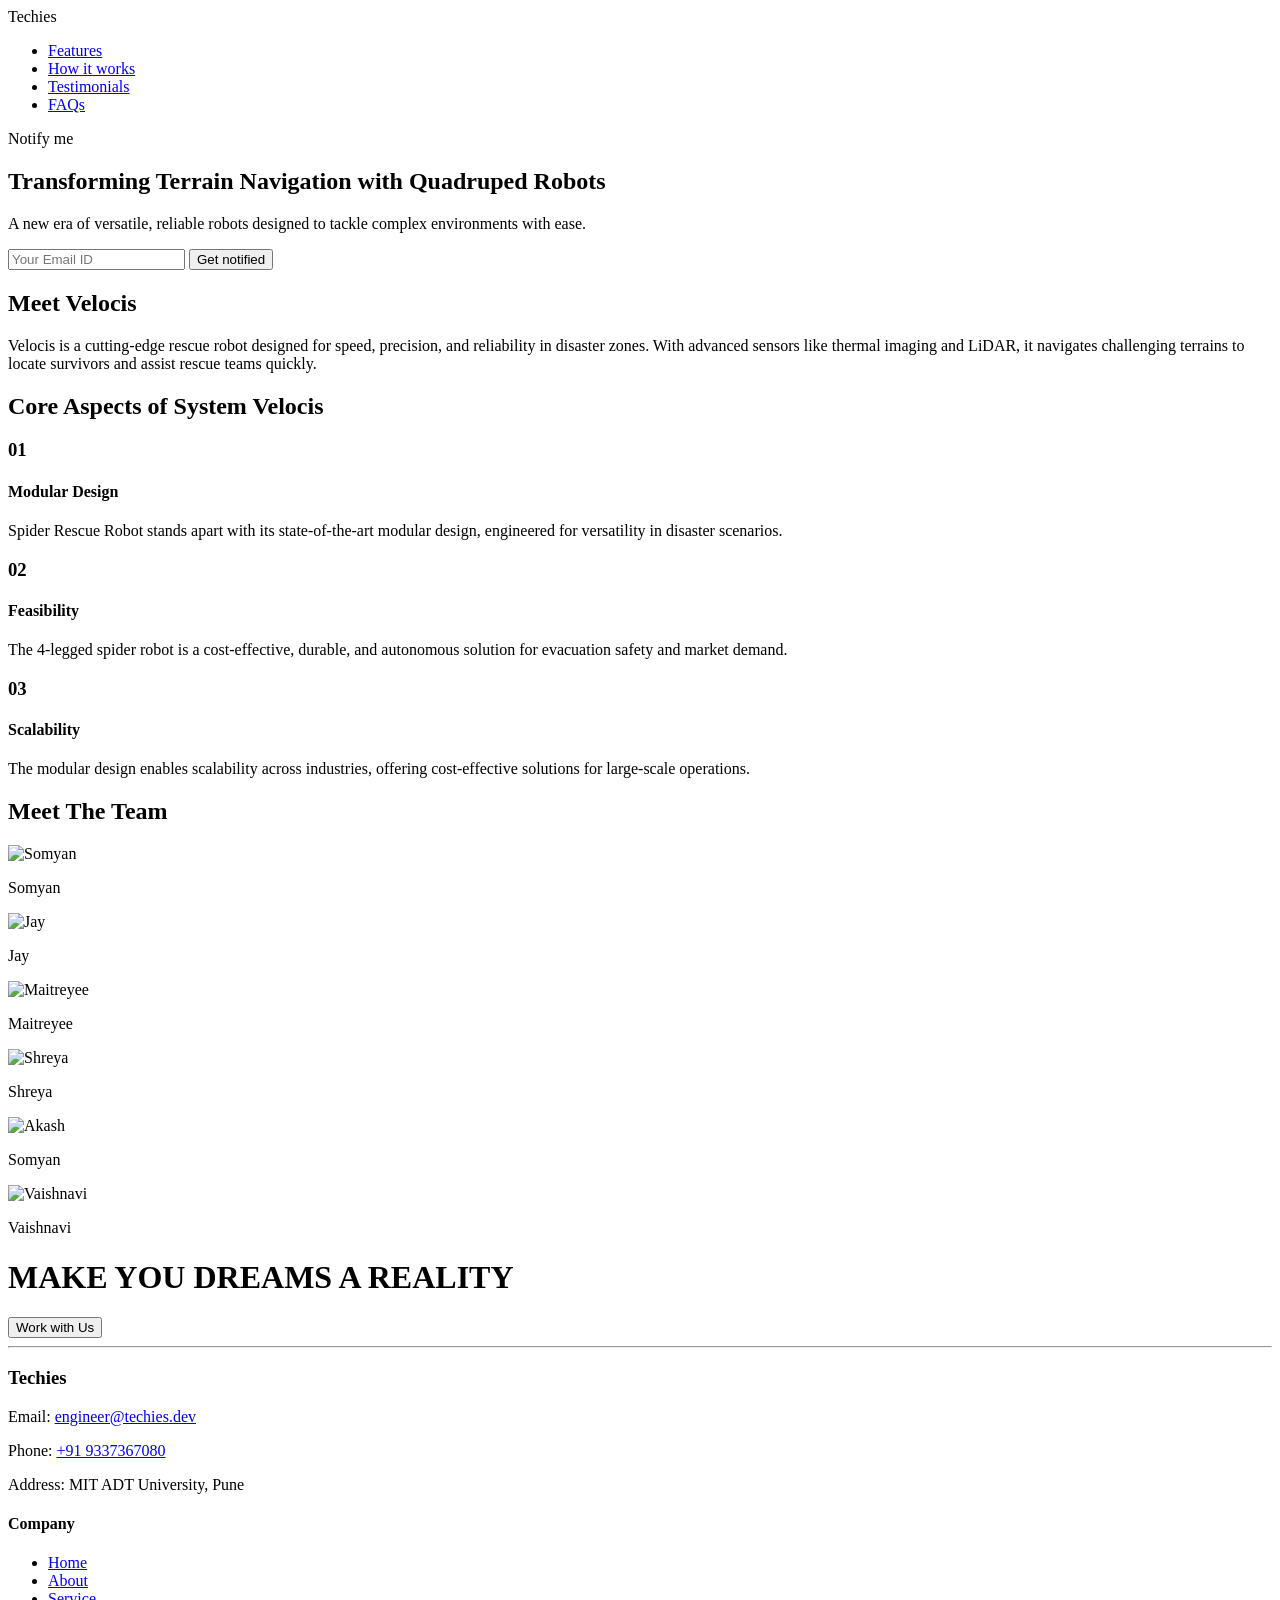
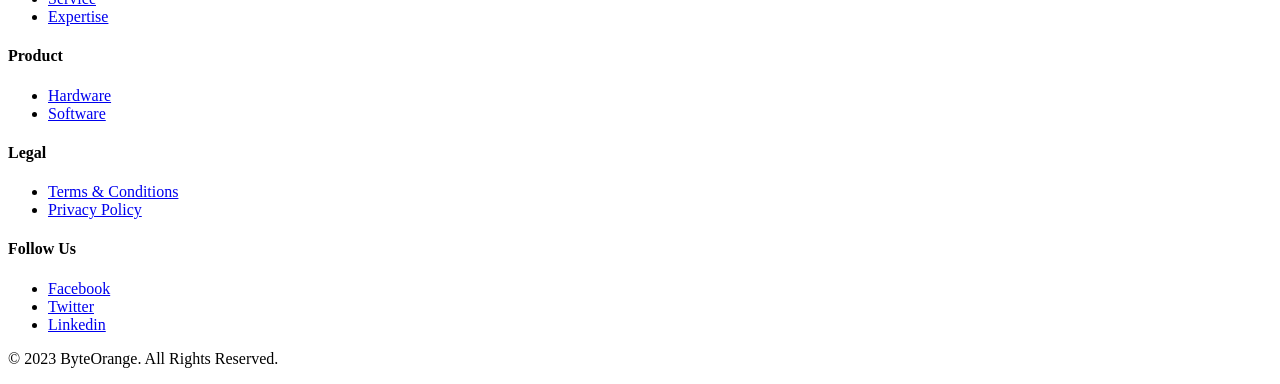
==== commit 19ecc5c2: "Update index.html" ====
--- a/index.html
+++ b/index.html
@@ -4,7 +4,7 @@
     <meta charset="UTF-8">
     <meta name="viewport" content="width=device-width, initial-scale=1.0">
     <title>Velocis - Quadruped Robots</title>
-    <link rel="stylesheet" href="Style.css">
+    <link rel="stylesheet" href="style.css">
 </head>
 <body>
     <!-- Navigation Bar -->
@@ -77,8 +77,8 @@
         <h2>Meet The Team</h2>
         <div class="team-members">
             <div class="member">
-                <img src="team1.jpeg" alt="Akash">
-                <p>Akash</p>
+                <img src="team5.jpeg" alt="Somyan">
+                <p>Somyan</p>
             </div>
             <div class="member">
                 <img src="team2.jpeg" alt="Jay">
@@ -93,7 +93,7 @@
                 <p>Shreya</p>
             </div>
             <div class="member">
-                <img src="team5.jpeg" alt="Somyan">
+                <img src="team1.jpeg" alt="Akash">
                 <p>Somyan</p>
             </div>
             <div class="member">
--- a/style.css
+++ b/style.css
@@ -0,0 +1,296 @@
+ General Styles 
+body {
+    font-family Arial, sans-serif;
+    margin 0;
+    padding 0;
+    color #fff;
+    background-color #111;
+    text-align center;
+}
+
+h1, h2, h3, h4, p {
+    margin 0 0 1em;
+}
+
+ Navigation Bar 
+nav {
+    display flex;
+    justify-content space-between;
+    align-items center;
+    padding 1.5rem 2rem;
+    background-color #111;
+    box-shadow 0 2px 4px rgba(0, 0, 0, 0.5);
+  }
+  
+  .logo {
+    font-size 1.5rem;
+    font-weight bold;
+    color #56c6e6;
+    cursor pointer;
+  }
+  
+  ul {
+    display flex;
+    list-style none;
+  }
+  
+  ul li {
+    margin-left 1.5rem;
+  }
+  
+  ul li a {
+    color #b0b0b0;
+    text-decoration none;
+    font-size 1rem;
+    transition color 0.3s ease;
+  }
+  
+   Hover Effect for Navigation Links 
+  ul li ahover {
+    color #56c6e6;
+  }
+  
+   Notify Button 
+  .notify-btn {
+    background-color #56c6e6;
+    color #000;
+    padding 0.7rem 1.5rem;
+    border-radius 25px;
+    font-size 1rem;
+    cursor pointer;
+    font-weight bold;
+    transition background-color 0.3s ease, color 0.3s ease;
+  }
+  
+   Hover Effect for Notify Button 
+  .notify-btnhover {
+    background-color #3ca4be;
+    color #fff;
+  }
+
+
+ Hero Section 
+.hero {
+    padding 10rem 2rem;
+    background #000000;
+}
+
+.hero h1 {
+    font-size 2.5rem;
+    font-weight bold;
+}
+
+.hero p {
+    font-size 1rem;
+    margin-bottom 1.5rem;
+}
+
+.email-signup input {
+    padding 0.5rem;
+    border none;
+    margin-right 0.5rem;
+    width 250px;
+}
+
+.email-signup button {
+    padding 0.5rem 1rem;
+    background #00bfff;
+    border none;
+    cursor pointer;
+    transition background-color 0.3s ease, color 0.3s ease;
+    border-radius 5px;
+}
+
+
+ Change button color on hover 
+.email-signup buttonhover {
+    background #ffff;  Green color on hover 
+    color #00bfff;  Change text color to white on hover 
+}
+
+ About Section 
+.about {
+    padding 3rem 2rem;
+    background rgba(109, 150, 150, 0);
+}
+
+.about h2 {
+    color #00bfff;
+    font-size 2rem;
+    margin-bottom 1rem;
+}
+
+ Core Aspects Section 
+.core-aspects {
+    padding 3rem 2rem;
+    background #111;
+}
+
+.core-aspects h2 {
+    font-size 2rem;
+    margin-bottom 2rem;
+}
+
+.cards {
+    display flex;
+    justify-content center;
+    gap 1.5rem;
+    flex-wrap wrap;
+}
+
+.card {
+    background #222;
+    padding 1.5rem;
+    border-radius 10px;
+    width 300px;
+    box-shadow 0 0 10px rgba(0, 0, 0, 0.5);
+    transition all 0.3s ease;
+}
+
+.cardhover {
+    box-shadow 0 0 20px rgba(0, 255, 255, 0.5);
+}
+
+ Team Section 
+.team {
+    padding 3rem 2rem;
+    background #000;
+}
+
+.team h2 {
+    color #00bfff;
+    margin-bottom 2rem;
+}
+
+.team-members {
+    display flex;
+    justify-content center;
+    flex-wrap wrap;
+    gap 1.5rem;
+}
+
+.member {
+    text-align center;
+    color #fff;
+}
+
+.member img {
+    width 100px;
+    height 100px;
+    border-radius 50%;
+    object-fit cover;
+    margin-bottom 0.5rem;
+}
+
+ General Reset 
+ {
+    margin 0;
+    padding 0;
+    box-sizing border-box;
+    font-family Arial, sans-serif;
+  }
+  
+  body {
+    background-color #000;
+    color #fff;
+  }
+  
+  footer {
+    background-color #000;
+    padding 2rem 1.5rem;
+  }
+  
+  .footer-container {
+    max-width 1200px;
+    margin 0 auto;
+  }
+  
+   Header Section 
+  .footer-header {
+    display flex;
+    justify-content space-between;
+    align-items center;
+  }
+  
+  .footer-header h1 {
+    font-size 2rem;
+    font-weight 700;
+  }
+  
+  .cta-button {
+    background-color #56c6e6;
+    color #000;
+    padding 0.7rem 1.5rem;
+    border none;
+    border-radius 25px;
+    font-weight bold;
+    cursor pointer;
+  }
+  
+  .cta-buttonhover {
+    background-color #3ca4be;
+  }
+  
+   Footer Content 
+  .footer-content {
+    display flex;
+    justify-content space-between;
+    flex-wrap wrap;
+    margin-top 2rem;
+  }
+  
+  .footer-contact,
+  .footer-links {
+    margin-bottom 1.5rem;
+  }
+  
+  .footer-contact h3 {
+    font-size 1.2rem;
+    margin-bottom 0.5rem;
+  }
+  
+  .footer-links h4 {
+    font-size 1rem;
+    margin-bottom 0.5rem;
+  }
+  
+  .footer-links ul {
+    list-style none;
+  }
+  
+  .footer-links ul li {
+    margin-bottom 0.5rem;
+  }
+  
+  .footer-links ul li a {
+    color #b0b0b0;
+    text-decoration none;
+  }
+  
+  .footer-links ul li ahover {
+    color #56c6e6;
+    text-decoration underline;
+  }
+  
+  .footer-contact a {
+    color #b0b0b0;
+    text-decoration none;
+  }
+  
+  .footer-contact ahover {
+    color #56c6e6;
+  }
+  
+   Footer Bottom 
+  .footer-bottom {
+    text-align center;
+    margin-top 2rem;
+    font-size 0.9rem;
+    color #b0b0b0;
+  }
+  
+  hr {
+    border none;
+    border-top 1px solid #2c2c2c;
+    margin 1rem 0;
+  }
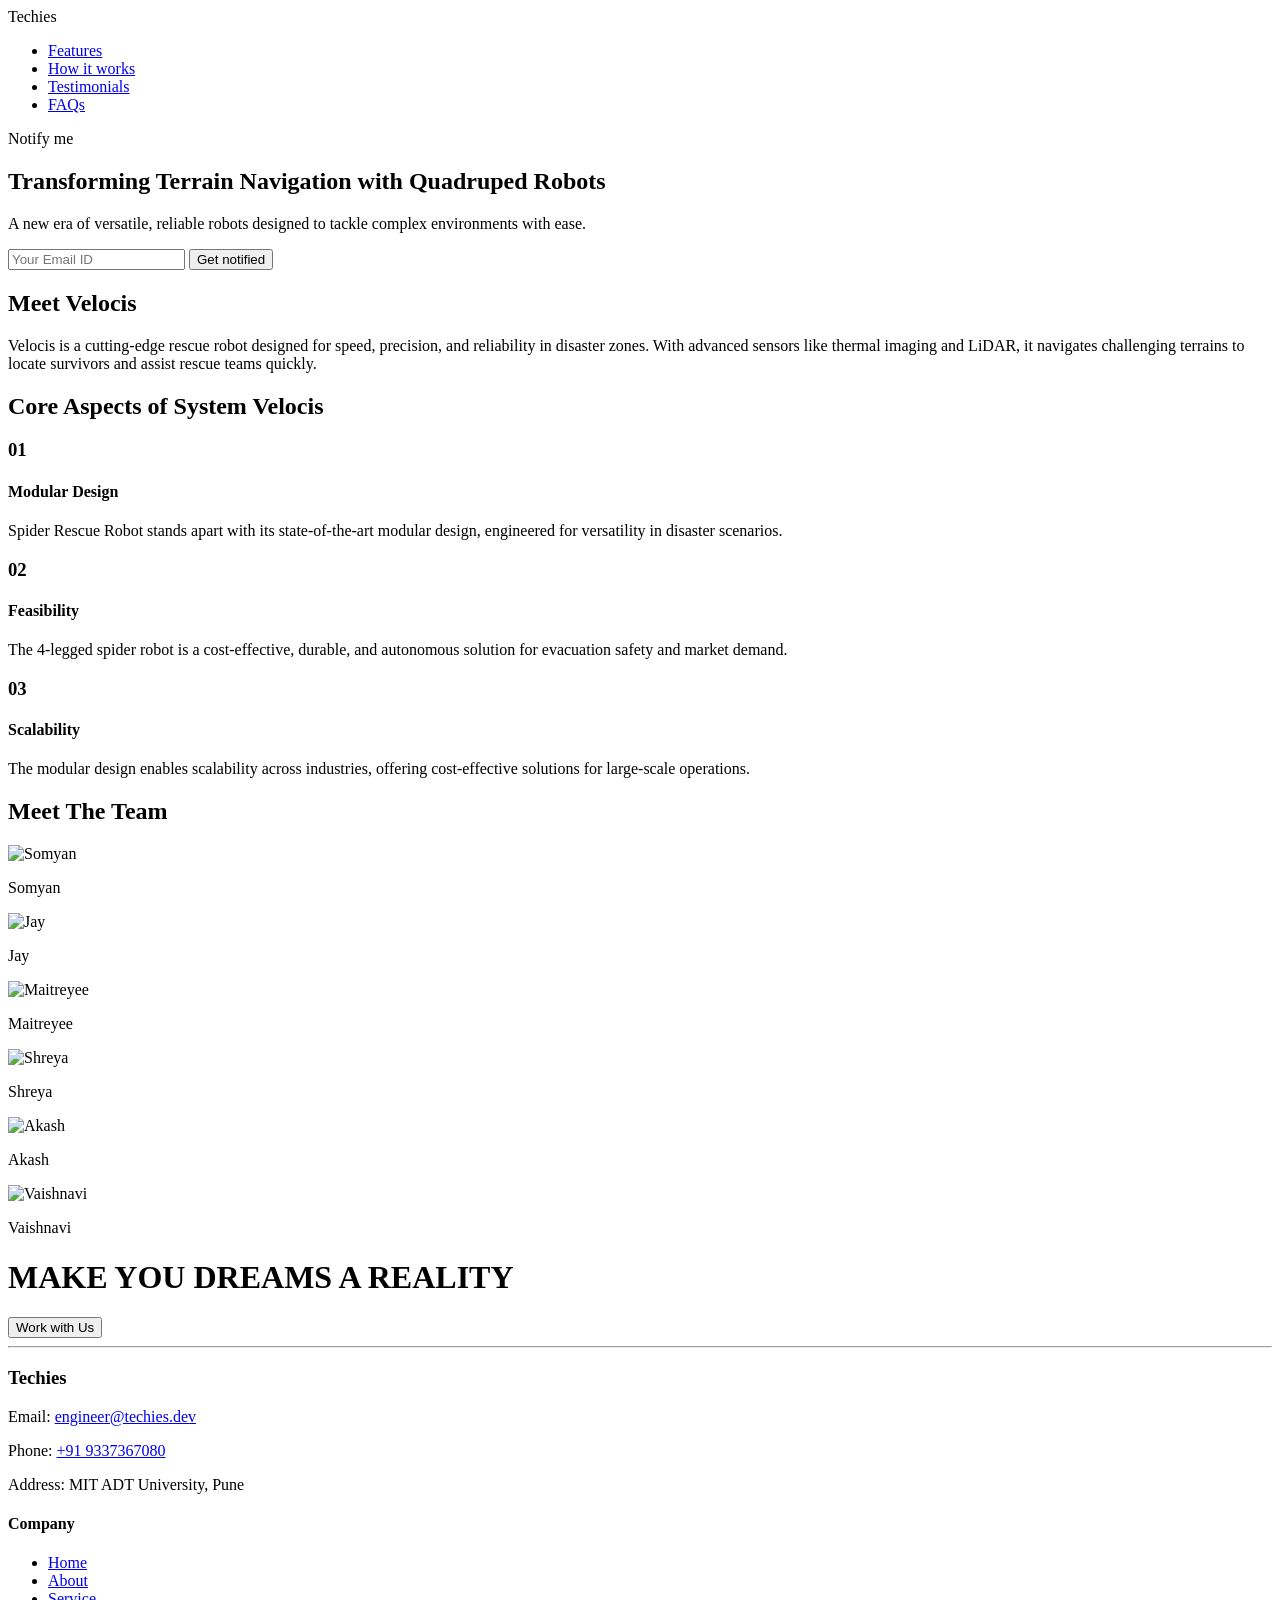
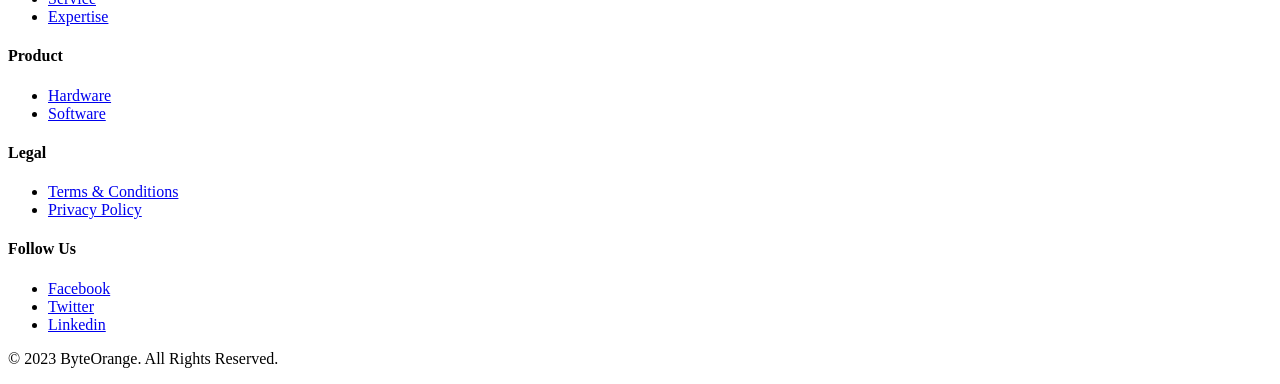
==== commit 0100ce6e: "Update index.html" ====
--- a/index.html
+++ b/index.html
@@ -94,7 +94,7 @@
             </div>
             <div class="member">
                 <img src="team1.jpeg" alt="Akash">
-                <p>Somyan</p>
+                <p>Akash</p>
             </div>
             <div class="member">
                 <img src="team6.jpeg" alt="Vaishnavi">
